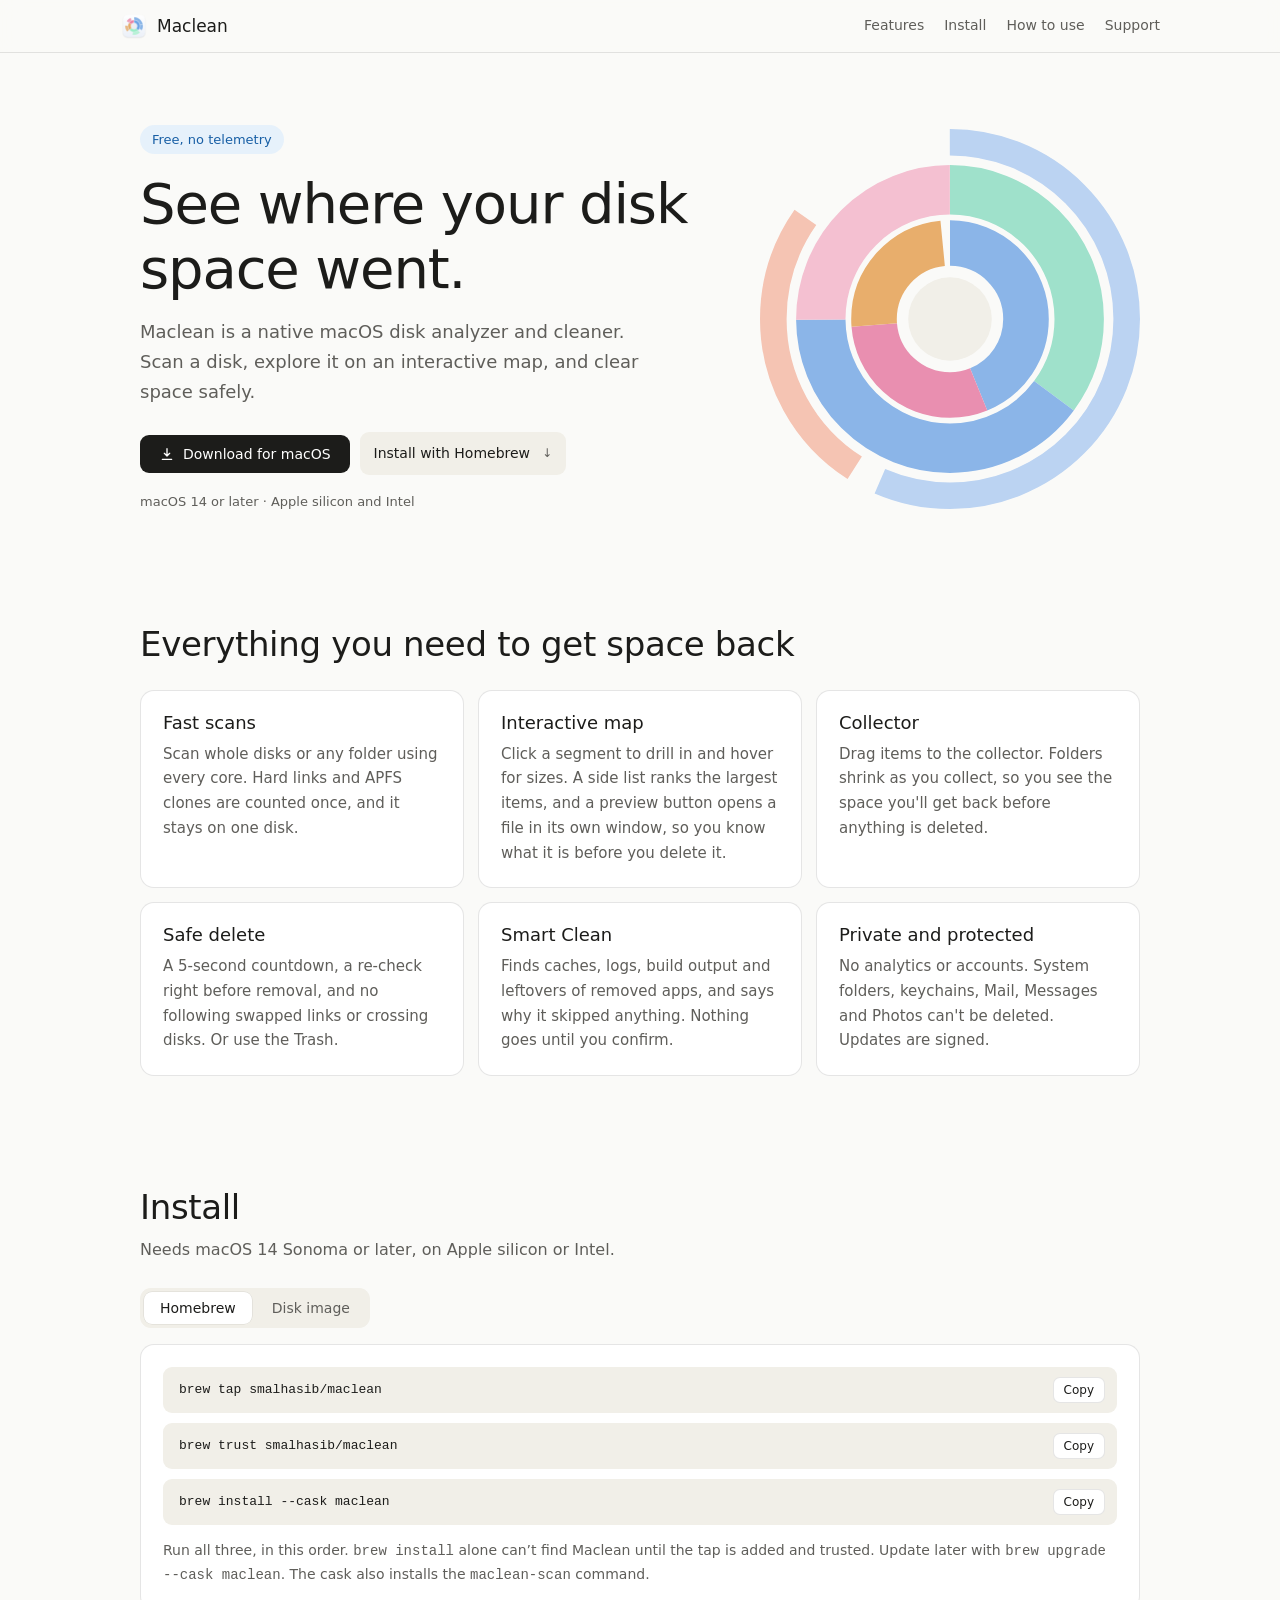
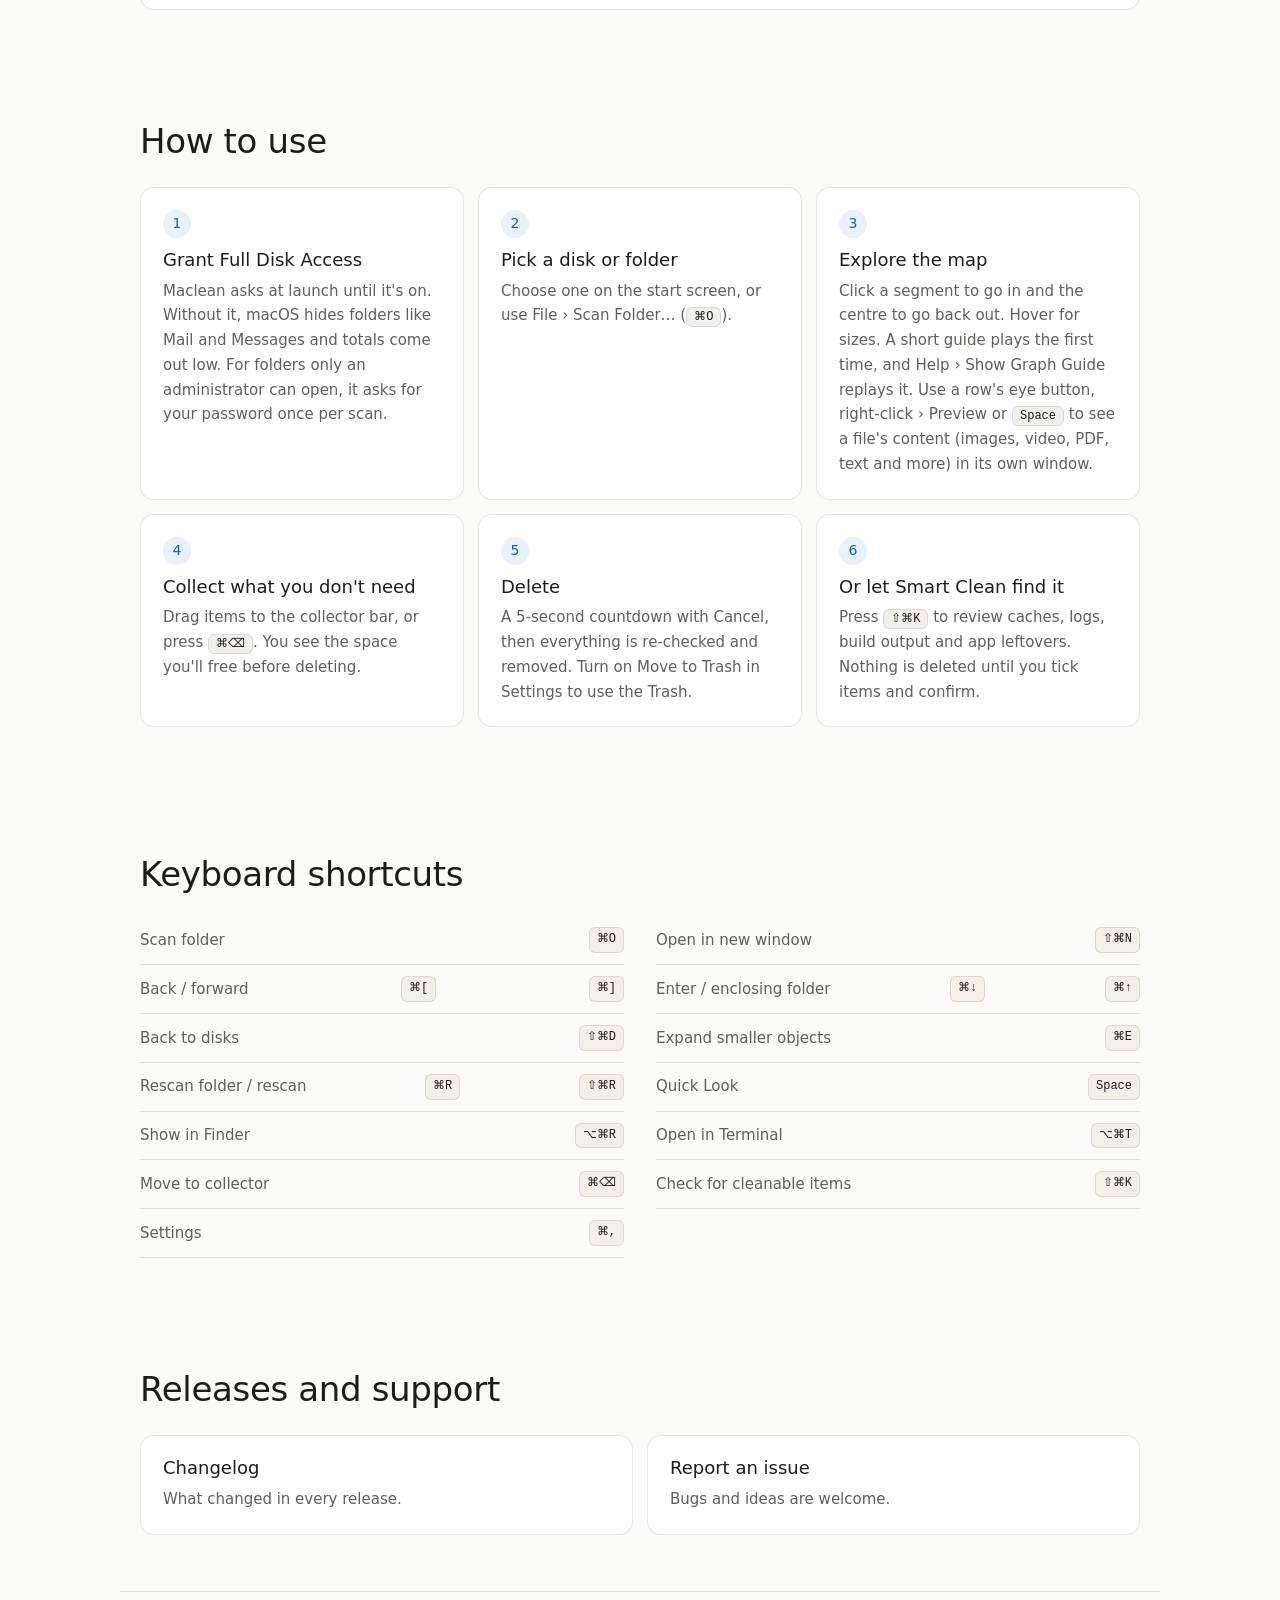
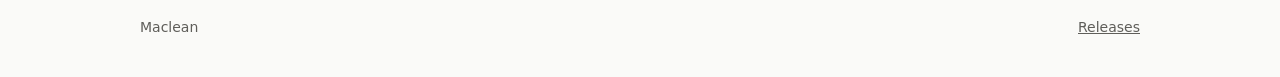
==== index.html @ 1872d174 "feat: publish the Maclean site" ====
<!doctype html>
<html lang="en">
<head>
<meta charset="utf-8">
<meta name="viewport" content="width=device-width, initial-scale=1">
<title>Maclean: free disk space analyzer and cleaner for macOS</title>
<meta name="description" content="Maclean is a free disk analyzer and cleaner for macOS. Scan a disk, explore it on an interactive map, and clear space safely.">
<meta name="theme-color" content="#FAFAF8" media="(prefers-color-scheme: light)">
<meta name="theme-color" content="#101216" media="(prefers-color-scheme: dark)">
<meta property="og:title" content="Maclean: see where your disk space went">
<meta property="og:description" content="Free disk space analyzer and cleaner for macOS.">
<meta property="og:image" content="https://smalhasib.github.io/maclean-site/icon.png">
<meta property="og:url" content="https://smalhasib.github.io/maclean-site/">
<link rel="icon" href="icon.png">
<link rel="stylesheet" href="style.css">
</head>
<body>

<header class="nav">
  <a class="brand" href="#top"><img src="icon.png" alt="" width="28" height="28">Maclean</a>
  <nav aria-label="Main">
    <a href="#features">Features</a>
    <a href="#install">Install</a>
    <a href="#use">How to use</a>
    <a href="#docs">Support</a>
  </nav>
</header>

<main id="top">

<section class="hero">
  <div class="hero-text">
    <p class="pill">Free, no telemetry</p>
    <h1>See where your disk space went.</h1>
    <p class="lead">Maclean is a native macOS disk analyzer and cleaner. Scan a disk, explore it on an interactive map, and clear space safely.</p>
    <div class="cta">
      <a id="download" class="btn primary" href="https://github.com/smalhasib/maclean-site/releases/latest" rel="noopener">
        <svg viewBox="0 0 24 24" width="16" height="16" aria-hidden="true"><path fill="none" stroke="currentColor" stroke-width="2" stroke-linecap="round" stroke-linejoin="round" d="M12 4v11m0 0l-4-4m4 4l4-4M5 20h14"/></svg>
        <span id="download-label">Download for macOS</span>
      </a>
      <a class="chip" href="#install" data-tab="t-brew">Install with Homebrew <span class="copy-hint" aria-hidden="true">↓</span></a>
    </div>
    <p class="fine">macOS 14 or later · Apple silicon and Intel</p>
  </div>

  <svg class="sunburst" viewBox="0 0 200 200" role="img" aria-label="Animated sunburst map of disk usage">
    <g transform="rotate(-90 100 100)" fill="none">
      <g class="a3" stroke-width="14"><circle cx="100" cy="100" r="93" stroke="#BBD3F2" stroke-dasharray="330 254"/><circle cx="100" cy="100" r="93" stroke="#F5C4B3" stroke-dasharray="150 434" stroke-dashoffset="-345"/></g>
      <g class="a2" stroke-width="26"><circle cx="100" cy="100" r="68" stroke="#9FE1CB" stroke-dasharray="150 277"/><circle cx="100" cy="100" r="68" stroke="#8BB5E8" stroke-dasharray="170 257" stroke-dashoffset="-150"/><circle cx="100" cy="100" r="68" stroke="#F4C0D1" stroke-dasharray="107 320" stroke-dashoffset="-320"/></g>
      <g class="a1" stroke-width="24"><circle cx="100" cy="100" r="40" stroke="#8BB5E8" stroke-dasharray="110 141"/><circle cx="100" cy="100" r="40" stroke="#E98FB0" stroke-dasharray="75 176" stroke-dashoffset="-110"/><circle cx="100" cy="100" r="40" stroke="#E8AE6C" stroke-dasharray="62 189" stroke-dashoffset="-185"/></g>
    </g>
    <circle class="hole" cx="100" cy="100" r="22"/>
  </svg>
</section>

<section id="features" class="section reveal">
  <h2>Everything you need to get space back</h2>
  <div class="grid features">
    <article class="card"><h3>Fast scans</h3><p>Scan whole disks or any folder using every core. Hard links and APFS clones are counted once, and it stays on one disk.</p></article>
    <article class="card"><h3>Interactive map</h3><p>Click a segment to drill in and hover for sizes. A side list ranks the largest items, and a preview button opens a file in its own window, so you know what it is before you delete it.</p></article>
    <article class="card"><h3>Collector</h3><p>Drag items to the collector. Folders shrink as you collect, so you see the space you'll get back before anything is deleted.</p></article>
    <article class="card"><h3>Safe delete</h3><p>A 5-second countdown, a re-check right before removal, and no following swapped links or crossing disks. Or use the Trash.</p></article>
    <article class="card"><h3>Smart Clean</h3><p>Finds caches, logs, build output and leftovers of removed apps, and says why it skipped anything. Nothing goes until you confirm.</p></article>
    <article class="card"><h3>Private and protected</h3><p>No analytics or accounts. System folders, keychains, Mail, Messages and Photos can't be deleted. Updates are signed.</p></article>
  </div>
</section>

<section id="install" class="section reveal">
  <h2>Install</h2>
  <p class="sub">Needs macOS 14 Sonoma or later, on Apple silicon or Intel.</p>

  <div class="tabs" role="tablist" aria-label="Install method">
    <button role="tab" id="t-brew" aria-controls="p-brew" aria-selected="true">Homebrew</button>
    <button role="tab" id="t-dmg" aria-controls="p-dmg" aria-selected="false" tabindex="-1">Disk image</button>
  </div>

  <div class="panel" role="tabpanel" id="p-brew" aria-labelledby="t-brew">
    <div class="code"><code>brew tap smalhasib/maclean</code><button data-copy="brew tap smalhasib/maclean" aria-label="Copy">Copy</button></div>
    <div class="code"><code>brew trust smalhasib/maclean</code><button data-copy="brew trust smalhasib/maclean" aria-label="Copy">Copy</button></div>
    <div class="code"><code>brew install --cask maclean</code><button data-copy="brew install --cask maclean" aria-label="Copy">Copy</button></div>
    <p class="note">Run all three, in this order. <code>brew install</code> alone can’t find Maclean until the tap is added and trusted. Update later with <code>brew upgrade --cask maclean</code>. The cask also installs the <code>maclean-scan</code> command.</p>
  </div>

  <div class="panel" role="tabpanel" id="p-dmg" aria-labelledby="t-dmg" hidden>
    <ol class="steps">
      <li>Download the <a id="dmg-link" href="https://github.com/smalhasib/maclean-site/releases/latest" rel="noopener">latest <code>.dmg</code></a> and open it.</li>
      <li>Drag <strong>Maclean</strong> onto the <strong>Applications</strong> shortcut, then eject the disk image.</li>
      <li>Open Maclean from Applications.</li>
    </ol>
    <details class="help">
      <summary>macOS says it can't verify Maclean</summary>
      <p>Maclean isn't notarized by Apple, so macOS may block the first launch. Allow it once:</p>
      <ul>
        <li><strong>macOS 15 or later:</strong> try to open Maclean, then open System Settings › Privacy &amp; Security, scroll to Security, click <strong>Open Anyway</strong> next to Maclean, and confirm with your password.</li>
        <li><strong>macOS 14:</strong> right-click Maclean in Applications, choose <strong>Open</strong>, then <strong>Open</strong> again.</li>
        <li><strong>Terminal, any version:</strong>
          <div class="code"><code>xattr -dr com.apple.quarantine /Applications/Maclean.app</code><button data-copy="xattr -dr com.apple.quarantine /Applications/Maclean.app" aria-label="Copy">Copy</button></div>
        </li>
      </ul>
    </details>
    <p class="note">Once it opens, Maclean installs updates itself.</p>
  </div>

</section>

<section id="use" class="section reveal">
  <h2>How to use</h2>
  <ol class="grid how">
    <li class="card"><span class="n">1</span><h3>Grant Full Disk Access</h3><p>Maclean asks at launch until it's on. Without it, macOS hides folders like Mail and Messages and totals come out low. For folders only an administrator can open, it asks for your password once per scan.</p></li>
    <li class="card"><span class="n">2</span><h3>Pick a disk or folder</h3><p>Choose one on the start screen, or use File › Scan Folder… (<kbd>⌘O</kbd>).</p></li>
    <li class="card"><span class="n">3</span><h3>Explore the map</h3><p>Click a segment to go in and the centre to go back out. Hover for sizes. A short guide plays the first time, and Help › Show Graph Guide replays it. Use a row's eye button, right-click › Preview or <kbd>Space</kbd> to see a file's content (images, video, PDF, text and more) in its own window.</p></li>
    <li class="card"><span class="n">4</span><h3>Collect what you don't need</h3><p>Drag items to the collector bar, or press <kbd>⌘⌫</kbd>. You see the space you'll free before deleting.</p></li>
    <li class="card"><span class="n">5</span><h3>Delete</h3><p>A 5-second countdown with Cancel, then everything is re-checked and removed. Turn on Move to Trash in Settings to use the Trash.</p></li>
    <li class="card"><span class="n">6</span><h3>Or let Smart Clean find it</h3><p>Press <kbd>⇧⌘K</kbd> to review caches, logs, build output and app leftovers. Nothing is deleted until you tick items and confirm.</p></li>
  </ol>
</section>

<section id="shortcuts" class="section reveal">
  <h2>Keyboard shortcuts</h2>
  <div class="keys">
    <div><span>Scan folder</span><kbd>⌘O</kbd></div>
    <div><span>Open in new window</span><kbd>⇧⌘N</kbd></div>
    <div><span>Back / forward</span><kbd>⌘[</kbd> <kbd>⌘]</kbd></div>
    <div><span>Enter / enclosing folder</span><kbd>⌘↓</kbd> <kbd>⌘↑</kbd></div>
    <div><span>Back to disks</span><kbd>⇧⌘D</kbd></div>
    <div><span>Expand smaller objects</span><kbd>⌘E</kbd></div>
    <div><span>Rescan folder / rescan</span><kbd>⌘R</kbd> <kbd>⇧⌘R</kbd></div>
    <div><span>Quick Look</span><kbd>Space</kbd></div>
    <div><span>Show in Finder</span><kbd>⌥⌘R</kbd></div>
    <div><span>Open in Terminal</span><kbd>⌥⌘T</kbd></div>
    <div><span>Move to collector</span><kbd>⌘⌫</kbd></div>
    <div><span>Check for cleanable items</span><kbd>⇧⌘K</kbd></div>
    <div><span>Settings</span><kbd>⌘,</kbd></div>
  </div>
</section>

<section id="docs" class="section reveal">
  <h2>Releases and support</h2>
  <div class="grid docs">
    <a class="card link" href="https://github.com/smalhasib/maclean-site/releases" rel="noopener"><h3>Changelog</h3><p>What changed in every release.</p></a>
    <a class="card link" href="https://github.com/smalhasib/maclean-site/issues" rel="noopener"><h3>Report an issue</h3><p>Bugs and ideas are welcome.</p></a>
  </div>
</section>

</main>

<footer>
  <span>Maclean</span>
  <span><a href="https://github.com/smalhasib/maclean-site/releases" rel="noopener">Releases</a></span>
</footer>

<script src="app.js" defer></script>
</body>
</html>
---- style.css ----
:root {
  --bg: #FAFAF8; --card: #FFFFFF; --soft: #F1EFE8; --ink: #1C1C1A; --muted: #5F5E5A;
  --line: rgba(0, 0, 0, .1); --accent: #185FA5; --accent-bg: #E6F1FB;
  --warm: #633806; --warm-bg: #FAEEDA; --btn: #1C1C1A; --on-btn: #FFFFFF; --hole: #F1EFE8;
  --mono: ui-monospace, "SF Mono", Menlo, monospace;
  --sans: -apple-system, BlinkMacSystemFont, "SF Pro Text", "Segoe UI", system-ui, sans-serif;
}
@media (prefers-color-scheme: dark) {
  :root {
    --bg: #101216; --card: #181B20; --soft: #1D2026; --ink: #E8EAED; --muted: #9AA0A6;
    --line: rgba(255, 255, 255, .12); --accent: #8BB5E8; --accent-bg: #1B2B40;
    --warm: #F2C987; --warm-bg: #3A2D18; --btn: #8BB5E8; --on-btn: #0B1B33; --hole: #181B20;
  }
}
* { box-sizing: border-box; }
html { scroll-behavior: smooth; scroll-padding-top: 72px; }
body { margin: 0; background: var(--bg); color: var(--ink); font: 400 16px/1.65 var(--sans); -webkit-font-smoothing: antialiased; }
a { color: var(--accent); }
code, kbd { font-family: var(--mono); }
h1, h2, h3 { font-weight: 500; line-height: 1.15; margin: 0; }

.nav { position: sticky; top: 0; z-index: 10; display: flex; align-items: center; justify-content: space-between;
  gap: 16px; padding: 12px max(20px, calc((100vw - 1040px) / 2)); background: color-mix(in srgb, var(--bg) 88%, transparent);
  backdrop-filter: blur(10px); border-bottom: .5px solid var(--line); }
.brand { display: flex; align-items: center; gap: 9px; font-weight: 500; font-size: 17px; color: var(--ink); text-decoration: none; }
.brand img { border-radius: 7px; }
.nav nav { display: flex; align-items: center; gap: 20px; font-size: 14px; }
.nav nav a:not(.btn) { color: var(--muted); text-decoration: none; }
.nav nav a:not(.btn):hover { color: var(--ink); }

main { max-width: 1040px; margin: 0 auto; padding: 0 20px; }

.btn { display: inline-flex; align-items: center; gap: 8px; font: 500 14px var(--sans); padding: 10px 18px; border-radius: 9px;
  text-decoration: none; border: .5px solid transparent; cursor: pointer; transition: transform .15s, opacity .15s; }
.btn:hover { transform: translateY(-1px); }
.btn.primary { background: var(--btn); color: var(--on-btn); }
.btn.ghost { border-color: var(--line); color: var(--ink); background: transparent; }
.btn.small { padding: 6px 12px; font-size: 13px; }

.hero { display: flex; align-items: center; gap: 40px; padding: 72px 0 56px; }
.hero-text { flex: 1; animation: rise .8s ease both; }
.pill { display: inline-block; margin: 0 0 18px; padding: 4px 12px; font-size: 13px; border-radius: 20px; color: var(--accent); background: var(--accent-bg); }
h1 { font-size: clamp(34px, 5.6vw, 56px); letter-spacing: -.02em; margin-bottom: 16px; }
.lead { font-size: 18px; color: var(--muted); max-width: 520px; margin: 0 0 26px; }
.cta { display: flex; flex-wrap: wrap; align-items: center; gap: 10px; }
.chip { display: inline-flex; align-items: center; gap: 12px; padding: 10px 14px; border-radius: 9px; border: 0; cursor: pointer;
  background: var(--soft); color: var(--ink); font: inherit; }
.chip code { font-size: 13px; }
a.chip { text-decoration: none; font-size: 14px; }
a.chip:hover { background: color-mix(in srgb, var(--soft) 80%, var(--ink) 8%); }
.copy-hint { font-size: 12px; color: var(--muted); }
.fine { font-size: 13px; color: var(--muted); margin: 16px 0 0; }
.sunburst { flex: 0 0 min(380px, 42%); height: auto; }
.hole { fill: var(--hole); }
.a1 { animation: spin 40s linear infinite; transform-origin: 100px 100px; }
.a2 { animation: spin 60s linear infinite reverse; transform-origin: 100px 100px; }
.a3 { animation: spin 80s linear infinite; transform-origin: 100px 100px; }

.section { padding: 56px 0; }
.section h2 { font-size: clamp(26px, 3.6vw, 34px); letter-spacing: -.01em; margin-bottom: 10px; }
.sub { color: var(--muted); margin: 0 0 24px; }
.grid { display: grid; gap: 14px; margin-top: 26px; }
.features, .how, .docs { grid-template-columns: repeat(auto-fit, minmax(290px, 1fr)); list-style: none; padding: 0; }
.card { background: var(--card); border: .5px solid var(--line); border-radius: 14px; padding: 22px; }
.card h3 { font-size: 18px; margin-bottom: 8px; }
.card p { margin: 0; color: var(--muted); font-size: 15px; }
.link { text-decoration: none; color: inherit; transition: transform .2s, border-color .2s; }
.link:hover { transform: translateY(-3px); border-color: var(--accent); }
.n { display: inline-grid; place-items: center; width: 28px; height: 28px; margin-bottom: 12px; border-radius: 50%; font-size: 14px; font-weight: 500; color: var(--accent); background: var(--accent-bg); }

.tabs { display: inline-flex; gap: 4px; padding: 4px; border-radius: 11px; background: var(--soft); margin-bottom: 16px; }
.tabs button { font: 500 14px var(--sans); padding: 8px 16px; border: 0; border-radius: 8px; background: transparent; color: var(--muted); cursor: pointer; }
.tabs button[aria-selected="true"] { background: var(--card); color: var(--ink); box-shadow: 0 0 0 .5px var(--line); }
.panel { background: var(--card); border: .5px solid var(--line); border-radius: 14px; padding: 22px; }
.panel[hidden] { display: none; }
.code { display: flex; align-items: center; justify-content: space-between; gap: 12px; margin: 0 0 10px; padding: 10px 12px 10px 16px; border-radius: 9px; background: var(--soft); }
.code code { font-size: 13px; overflow-x: auto; white-space: nowrap; }
.code button { font: 500 12px var(--sans); padding: 5px 10px; border-radius: 7px; border: .5px solid var(--line); background: var(--card); color: var(--ink); cursor: pointer; flex: none; }
.note { color: var(--muted); font-size: 14px; margin: 14px 0 0; }
.steps { margin: 0 0 14px; padding-left: 22px; }
.steps li { margin: 6px 0; }
.help { margin-top: 8px; padding: 14px 16px; border-radius: 10px; background: var(--warm-bg); color: var(--warm); font-size: 15px; }
.help summary { cursor: pointer; font-weight: 500; }
.help ul { margin: 8px 0 0; padding-left: 20px; }
.help li { margin: 8px 0; }
.help .code { background: color-mix(in srgb, var(--card) 70%, transparent); margin-top: 8px; }
.help .code code { color: var(--ink); }

.keys { display: grid; grid-template-columns: repeat(auto-fit, minmax(320px, 1fr)); gap: 0 32px; margin-top: 22px; }
.keys div { display: flex; justify-content: space-between; align-items: center; gap: 12px; padding: 11px 0; border-bottom: .5px solid var(--line); font-size: 15px; }
.keys span { color: var(--muted); }
kbd { font-size: 12px; padding: 2px 7px; border-radius: 6px; background: var(--soft); border: .5px solid var(--line); color: var(--ink); }

.pl { display: inline-block; animation: pulse 2.4s ease-in-out infinite; }

footer { display: flex; flex-wrap: wrap; justify-content: space-between; gap: 12px; max-width: 1040px; margin: 0 auto; padding: 24px 20px 40px;
  border-top: .5px solid var(--line); font-size: 14px; color: var(--muted); }
footer a { color: var(--muted); }

.reveal { opacity: 0; transform: translateY(16px); transition: opacity .7s ease, transform .7s ease; }
.reveal.in { opacity: 1; transform: none; }
.grid .card { transition: opacity .6s ease, transform .6s ease, border-color .2s; }

@keyframes spin { to { transform: rotate(360deg); } }
@keyframes rise { from { opacity: 0; transform: translateY(10px); } to { opacity: 1; transform: none; } }
@keyframes pulse { 50% { transform: scale(1.12); } }

@media (max-width: 760px) {
  .nav nav a:not(.btn) { display: none; }
  .hero { flex-direction: column-reverse; padding-top: 36px; text-align: left; align-items: flex-start; }
  .sunburst { flex-basis: auto; width: 62%; align-self: center; }
  .code code { white-space: normal; word-break: break-all; }
}
@media (prefers-reduced-motion: reduce) {
  *, *::before, *::after { animation: none !important; transition: none !important; }
  html { scroll-behavior: auto; }
  .reveal { opacity: 1; transform: none; }
}
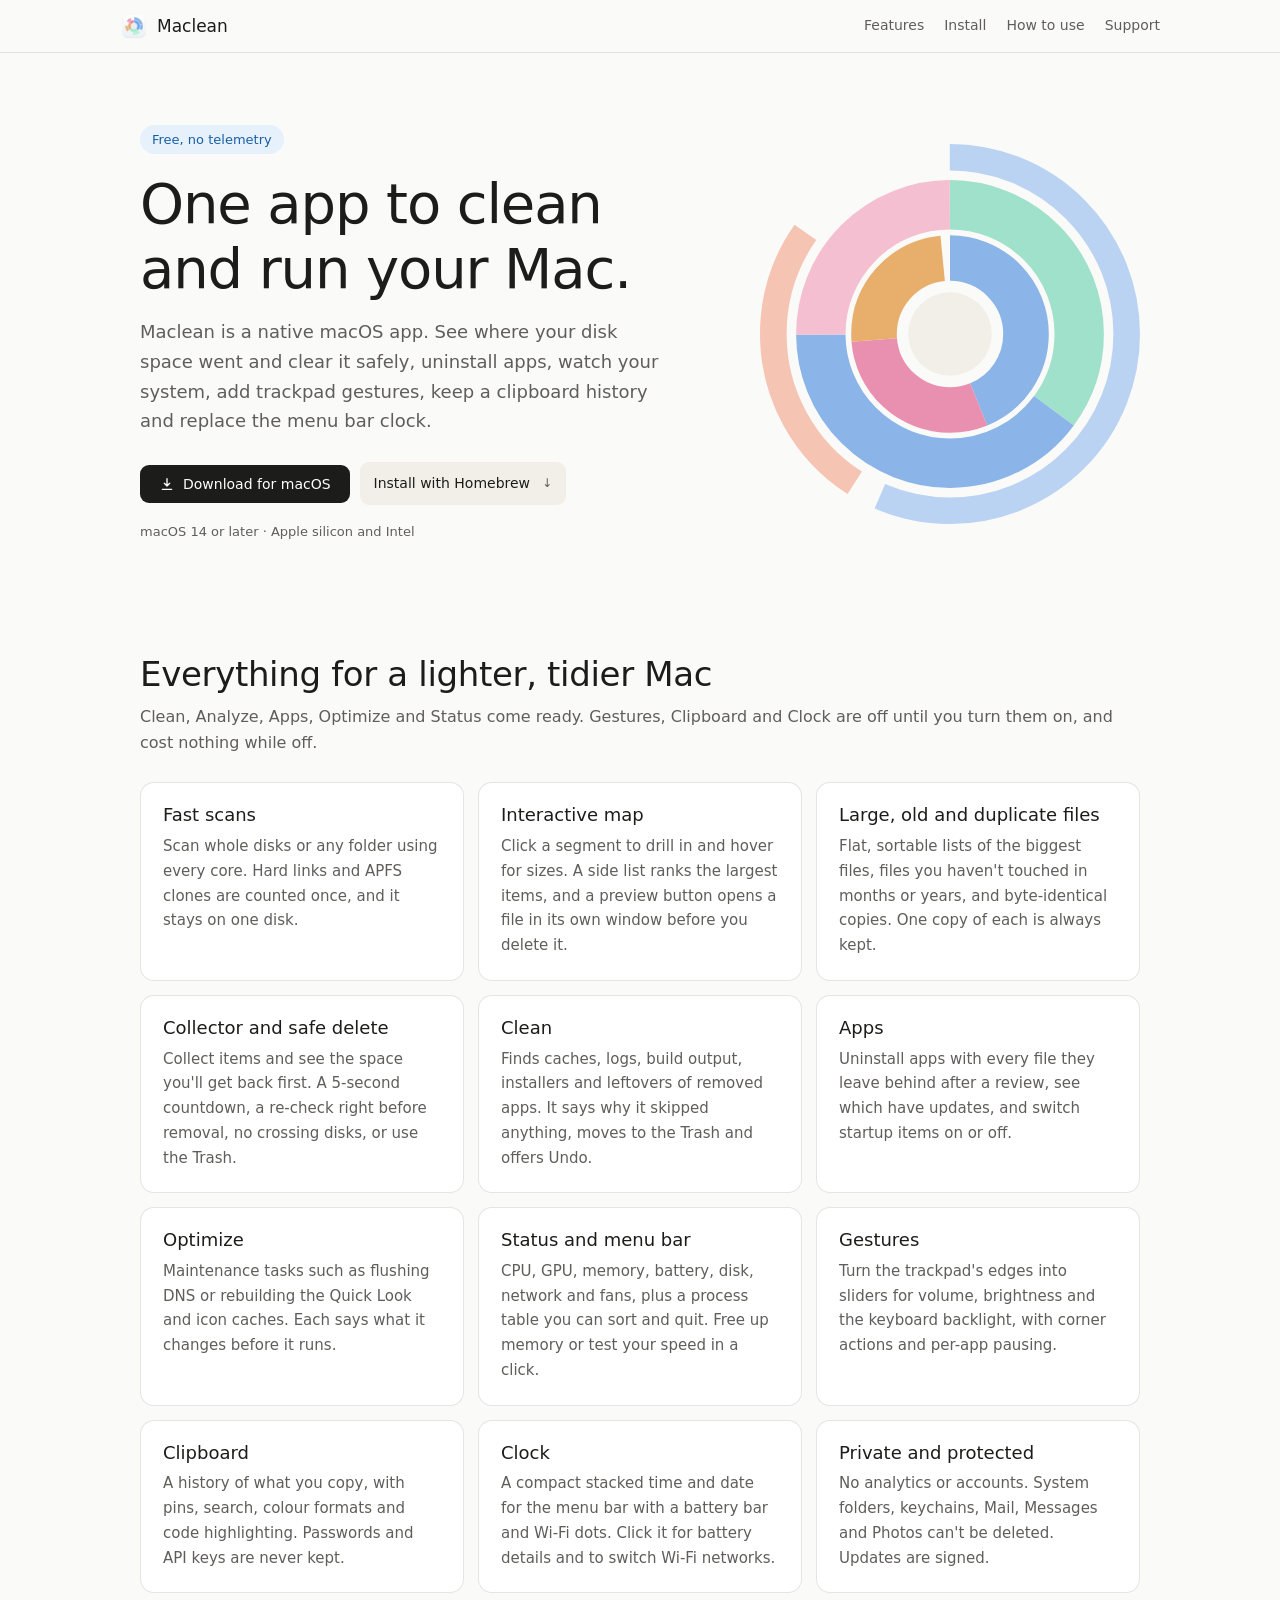
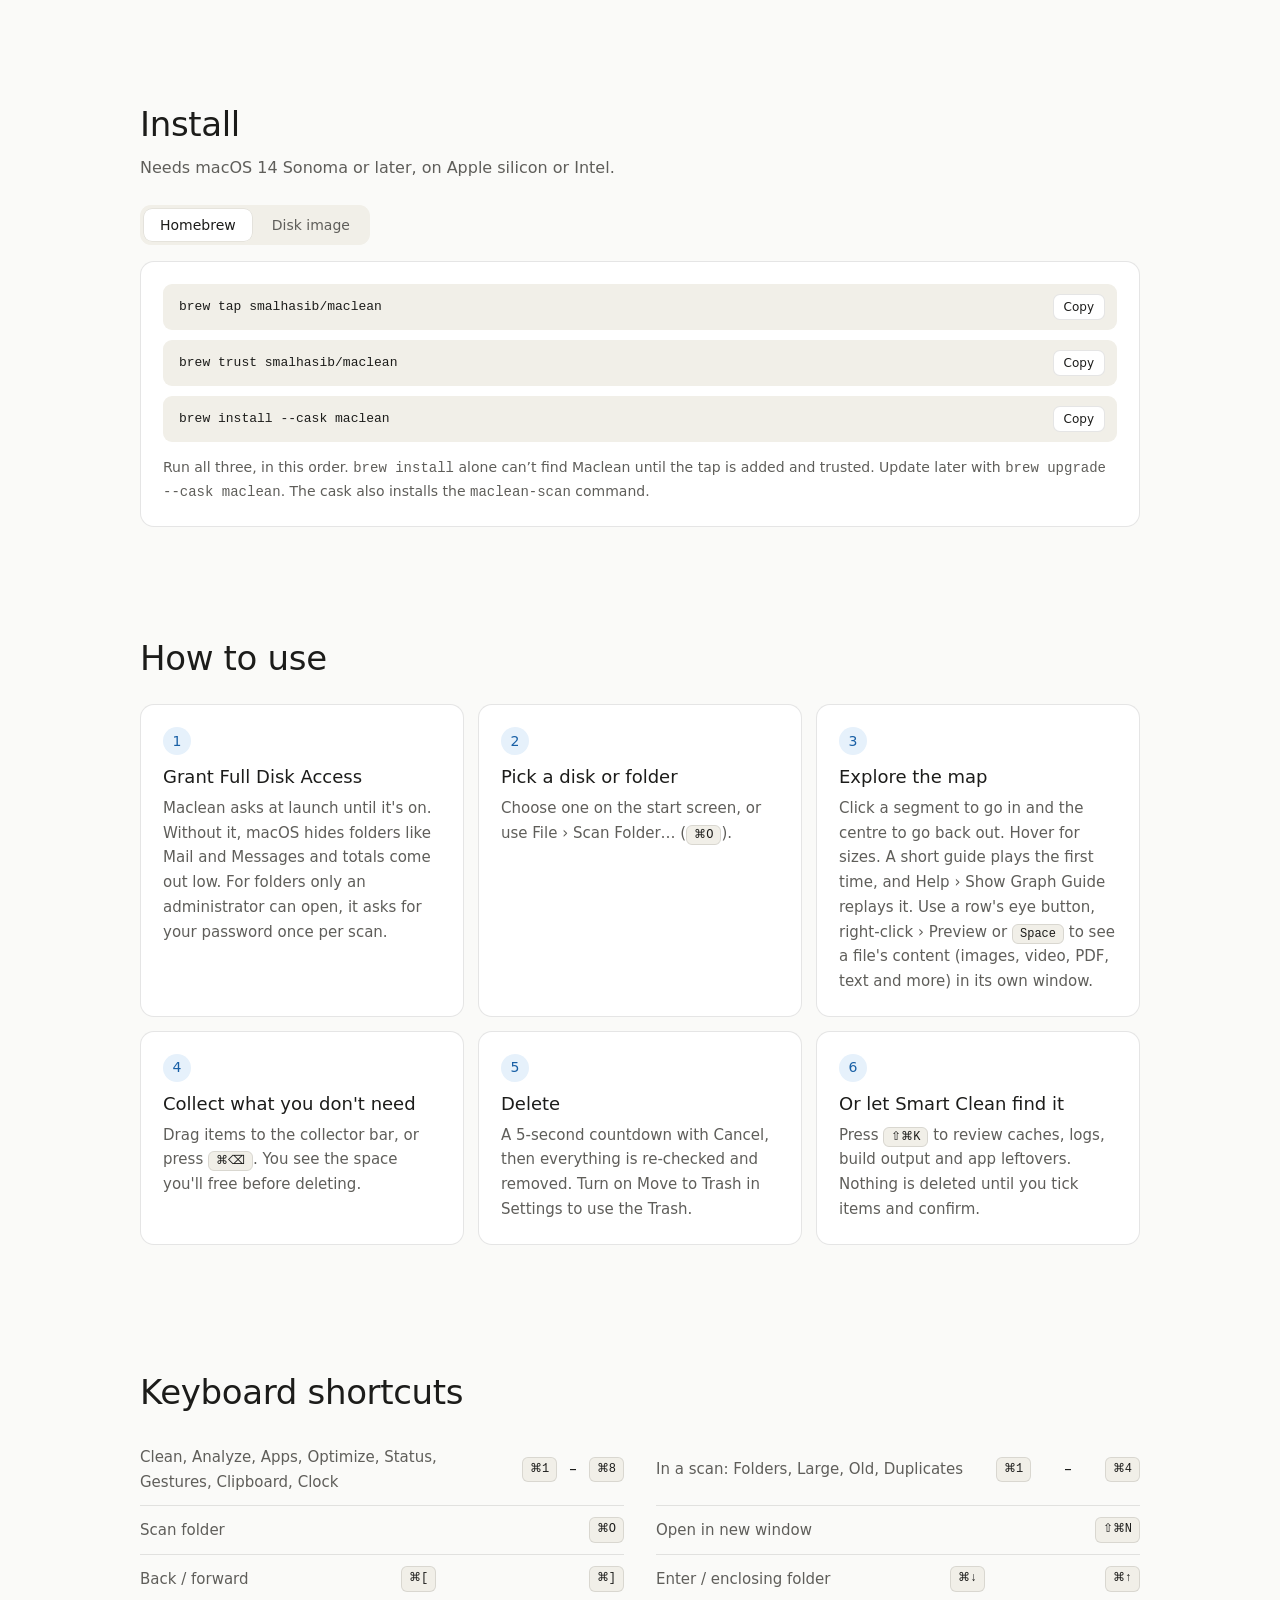
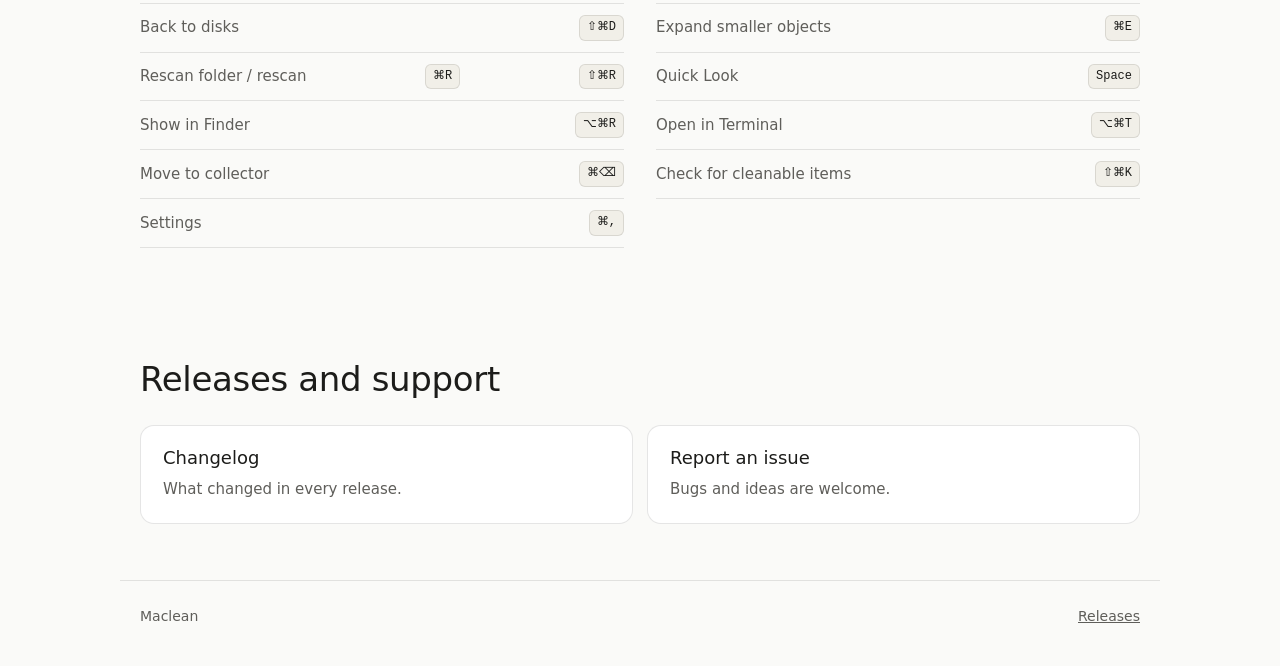
==== commit 3520876c: "feat: describe every section on the site" ====
--- a/index.html
+++ b/index.html
@@ -3,14 +3,14 @@
 <head>
 <meta charset="utf-8">
 <meta name="viewport" content="width=device-width, initial-scale=1">
-<title>Maclean: free disk space analyzer and cleaner for macOS</title>
-<meta name="description" content="Maclean is a free disk analyzer and cleaner for macOS. Scan a disk, explore it on an interactive map, and clear space safely.">
+<title>Maclean: free disk cleaner and Mac utilities in one app</title>
+<meta name="description" content="Maclean is a free macOS app that cleans and analyzes your disk, uninstalls apps, shows system status, adds trackpad gestures, keeps a clipboard history and replaces the menu bar clock.">
 <meta name="theme-color" content="#FAFAF8" media="(prefers-color-scheme: light)">
 <meta name="theme-color" content="#101216" media="(prefers-color-scheme: dark)">
-<meta property="og:title" content="Maclean: see where your disk space went">
-<meta property="og:description" content="Free disk space analyzer and cleaner for macOS.">
-<meta property="og:image" content="https://smalhasib.github.io/maclean-site/icon.png">
-<meta property="og:url" content="https://smalhasib.github.io/maclean-site/">
+<meta property="og:title" content="Maclean: clean your Mac and replace small utilities with one app">
+<meta property="og:description" content="A free Mac app: disk cleaner and analyzer, app uninstaller, status, gestures, clipboard and menu bar clock.">
+<meta property="og:image" content="https://smalhasib.github.io/maclean/icon.png">
+<meta property="og:url" content="https://smalhasib.github.io/maclean/">
 <link rel="icon" href="icon.png">
 <link rel="stylesheet" href="style.css">
 </head>
@@ -31,10 +31,10 @@
 <section class="hero">
   <div class="hero-text">
     <p class="pill">Free, no telemetry</p>
-    <h1>See where your disk space went.</h1>
-    <p class="lead">Maclean is a native macOS disk analyzer and cleaner. Scan a disk, explore it on an interactive map, and clear space safely.</p>
+    <h1>One app to clean and run your Mac.</h1>
+    <p class="lead">Maclean is a native macOS app. See where your disk space went and clear it safely, uninstall apps, watch your system, add trackpad gestures, keep a clipboard history and replace the menu bar clock.</p>
     <div class="cta">
-      <a id="download" class="btn primary" href="https://github.com/smalhasib/maclean-site/releases/latest" rel="noopener">
+      <a id="download" class="btn primary" href="https://github.com/smalhasib/maclean/releases/latest" rel="noopener">
         <svg viewBox="0 0 24 24" width="16" height="16" aria-hidden="true"><path fill="none" stroke="currentColor" stroke-width="2" stroke-linecap="round" stroke-linejoin="round" d="M12 4v11m0 0l-4-4m4 4l4-4M5 20h14"/></svg>
         <span id="download-label">Download for macOS</span>
       </a>
@@ -54,13 +54,20 @@
 </section>
 
 <section id="features" class="section reveal">
-  <h2>Everything you need to get space back</h2>
+  <h2>Everything for a lighter, tidier Mac</h2>
+  <p class="sub">Clean, Analyze, Apps, Optimize and Status come ready. Gestures, Clipboard and Clock are off until you turn them on, and cost nothing while off.</p>
   <div class="grid features">
     <article class="card"><h3>Fast scans</h3><p>Scan whole disks or any folder using every core. Hard links and APFS clones are counted once, and it stays on one disk.</p></article>
-    <article class="card"><h3>Interactive map</h3><p>Click a segment to drill in and hover for sizes. A side list ranks the largest items, and a preview button opens a file in its own window, so you know what it is before you delete it.</p></article>
-    <article class="card"><h3>Collector</h3><p>Drag items to the collector. Folders shrink as you collect, so you see the space you'll get back before anything is deleted.</p></article>
-    <article class="card"><h3>Safe delete</h3><p>A 5-second countdown, a re-check right before removal, and no following swapped links or crossing disks. Or use the Trash.</p></article>
-    <article class="card"><h3>Smart Clean</h3><p>Finds caches, logs, build output and leftovers of removed apps, and says why it skipped anything. Nothing goes until you confirm.</p></article>
+    <article class="card"><h3>Interactive map</h3><p>Click a segment to drill in and hover for sizes. A side list ranks the largest items, and a preview button opens a file in its own window before you delete it.</p></article>
+    <article class="card"><h3>Large, old and duplicate files</h3><p>Flat, sortable lists of the biggest files, files you haven't touched in months or years, and byte-identical copies. One copy of each is always kept.</p></article>
+    <article class="card"><h3>Collector and safe delete</h3><p>Collect items and see the space you'll get back first. A 5-second countdown, a re-check right before removal, no crossing disks, or use the Trash.</p></article>
+    <article class="card"><h3>Clean</h3><p>Finds caches, logs, build output, installers and leftovers of removed apps. It says why it skipped anything, moves to the Trash and offers Undo.</p></article>
+    <article class="card"><h3>Apps</h3><p>Uninstall apps with every file they leave behind after a review, see which have updates, and switch startup items on or off.</p></article>
+    <article class="card"><h3>Optimize</h3><p>Maintenance tasks such as flushing DNS or rebuilding the Quick Look and icon caches. Each says what it changes before it runs.</p></article>
+    <article class="card"><h3>Status and menu bar</h3><p>CPU, GPU, memory, battery, disk, network and fans, plus a process table you can sort and quit. Free up memory or test your speed in a click.</p></article>
+    <article class="card"><h3>Gestures</h3><p>Turn the trackpad's edges into sliders for volume, brightness and the keyboard backlight, with corner actions and per-app pausing.</p></article>
+    <article class="card"><h3>Clipboard</h3><p>A history of what you copy, with pins, search, colour formats and code highlighting. Passwords and API keys are never kept.</p></article>
+    <article class="card"><h3>Clock</h3><p>A compact stacked time and date for the menu bar with a battery bar and Wi‑Fi dots. Click it for battery details and to switch Wi‑Fi networks.</p></article>
     <article class="card"><h3>Private and protected</h3><p>No analytics or accounts. System folders, keychains, Mail, Messages and Photos can't be deleted. Updates are signed.</p></article>
   </div>
 </section>
@@ -83,7 +90,7 @@
 
   <div class="panel" role="tabpanel" id="p-dmg" aria-labelledby="t-dmg" hidden>
     <ol class="steps">
-      <li>Download the <a id="dmg-link" href="https://github.com/smalhasib/maclean-site/releases/latest" rel="noopener">latest <code>.dmg</code></a> and open it.</li>
+      <li>Download the <a id="dmg-link" href="https://github.com/smalhasib/maclean/releases/latest" rel="noopener">latest <code>.dmg</code></a> and open it.</li>
       <li>Drag <strong>Maclean</strong> onto the <strong>Applications</strong> shortcut, then eject the disk image.</li>
       <li>Open Maclean from Applications.</li>
     </ol>
@@ -118,6 +125,8 @@
 <section id="shortcuts" class="section reveal">
   <h2>Keyboard shortcuts</h2>
   <div class="keys">
+    <div><span>Clean, Analyze, Apps, Optimize, Status, Gestures, Clipboard, Clock</span><kbd>⌘1</kbd> – <kbd>⌘8</kbd></div>
+    <div><span>In a scan: Folders, Large, Old, Duplicates</span><kbd>⌘1</kbd> – <kbd>⌘4</kbd></div>
     <div><span>Scan folder</span><kbd>⌘O</kbd></div>
     <div><span>Open in new window</span><kbd>⇧⌘N</kbd></div>
     <div><span>Back / forward</span><kbd>⌘[</kbd> <kbd>⌘]</kbd></div>
@@ -137,8 +146,8 @@
 <section id="docs" class="section reveal">
   <h2>Releases and support</h2>
   <div class="grid docs">
-    <a class="card link" href="https://github.com/smalhasib/maclean-site/releases" rel="noopener"><h3>Changelog</h3><p>What changed in every release.</p></a>
-    <a class="card link" href="https://github.com/smalhasib/maclean-site/issues" rel="noopener"><h3>Report an issue</h3><p>Bugs and ideas are welcome.</p></a>
+    <a class="card link" href="https://github.com/smalhasib/maclean/releases" rel="noopener"><h3>Changelog</h3><p>What changed in every release.</p></a>
+    <a class="card link" href="https://github.com/smalhasib/maclean/issues" rel="noopener"><h3>Report an issue</h3><p>Bugs and ideas are welcome.</p></a>
   </div>
 </section>
 
@@ -146,7 +155,7 @@
 
 <footer>
   <span>Maclean</span>
-  <span><a href="https://github.com/smalhasib/maclean-site/releases" rel="noopener">Releases</a></span>
+  <span><a href="https://github.com/smalhasib/maclean/releases" rel="noopener">Releases</a></span>
 </footer>
 
 <script src="app.js" defer></script>
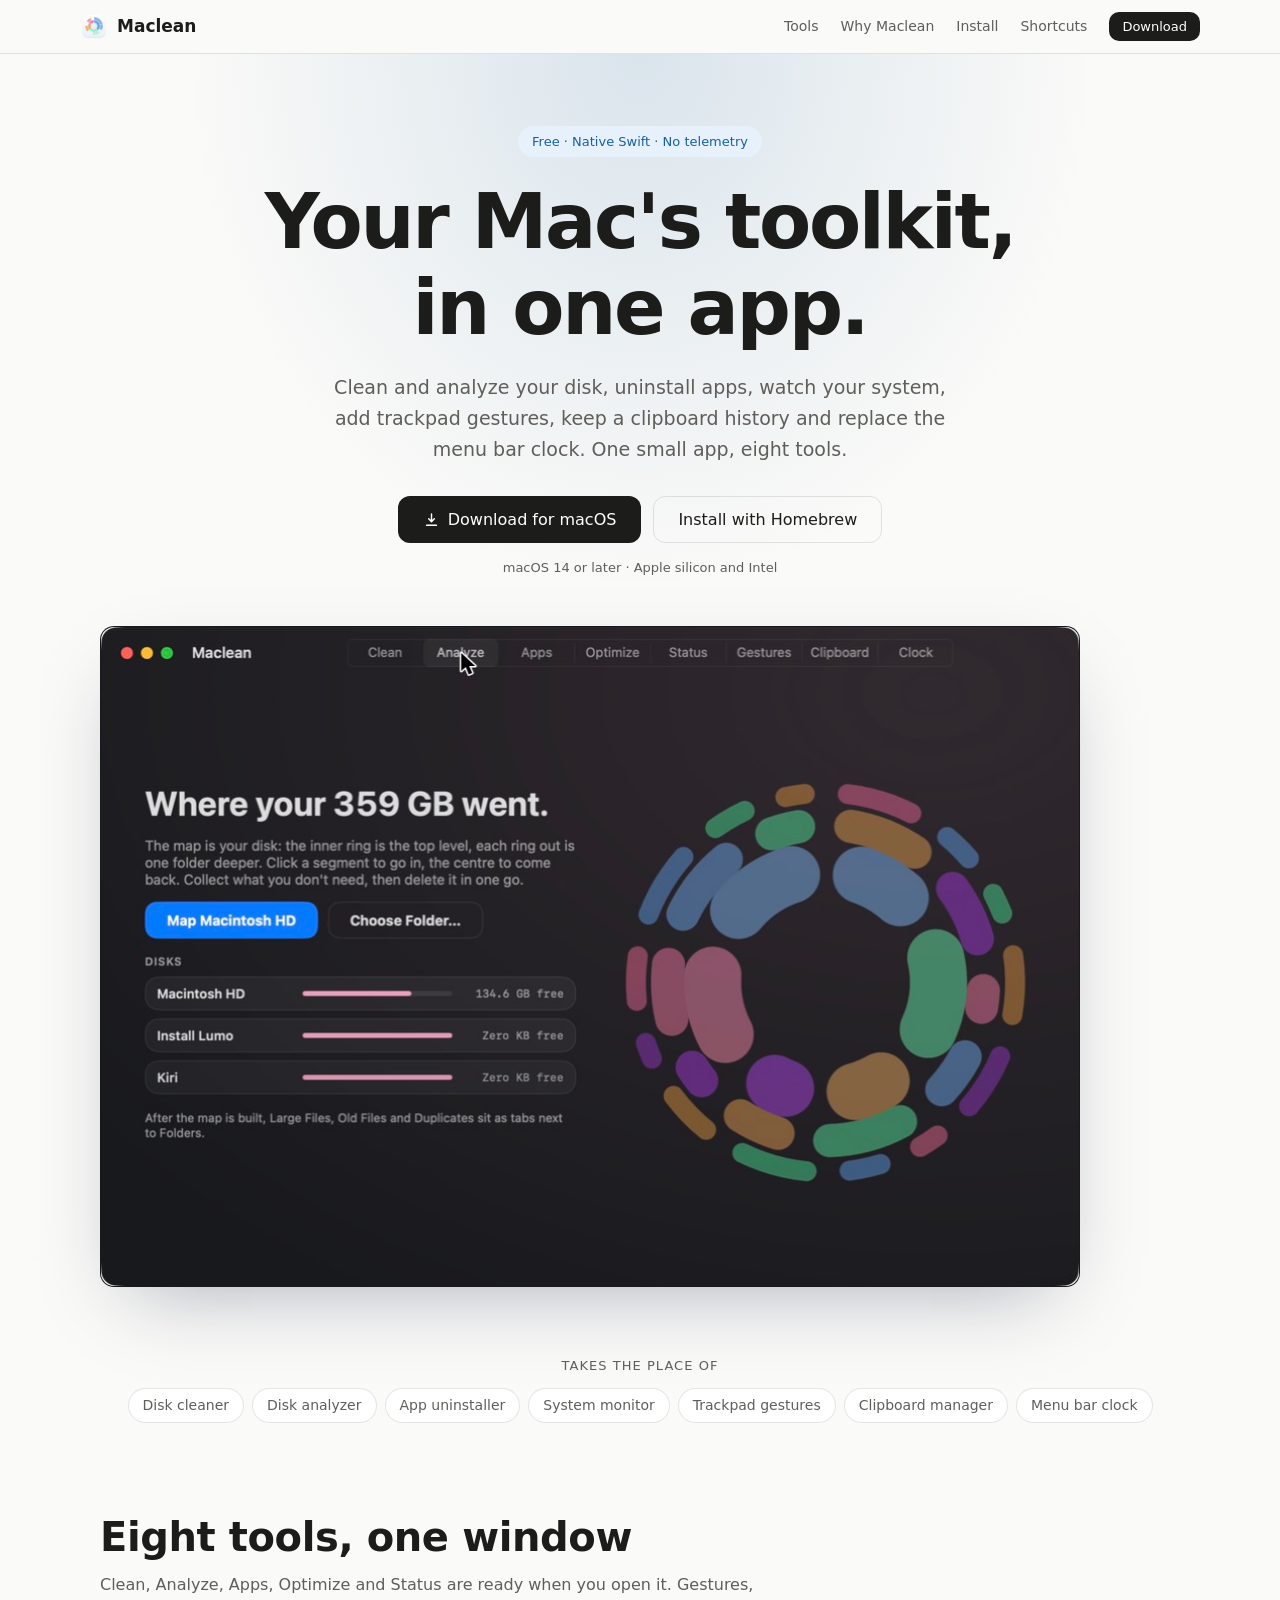
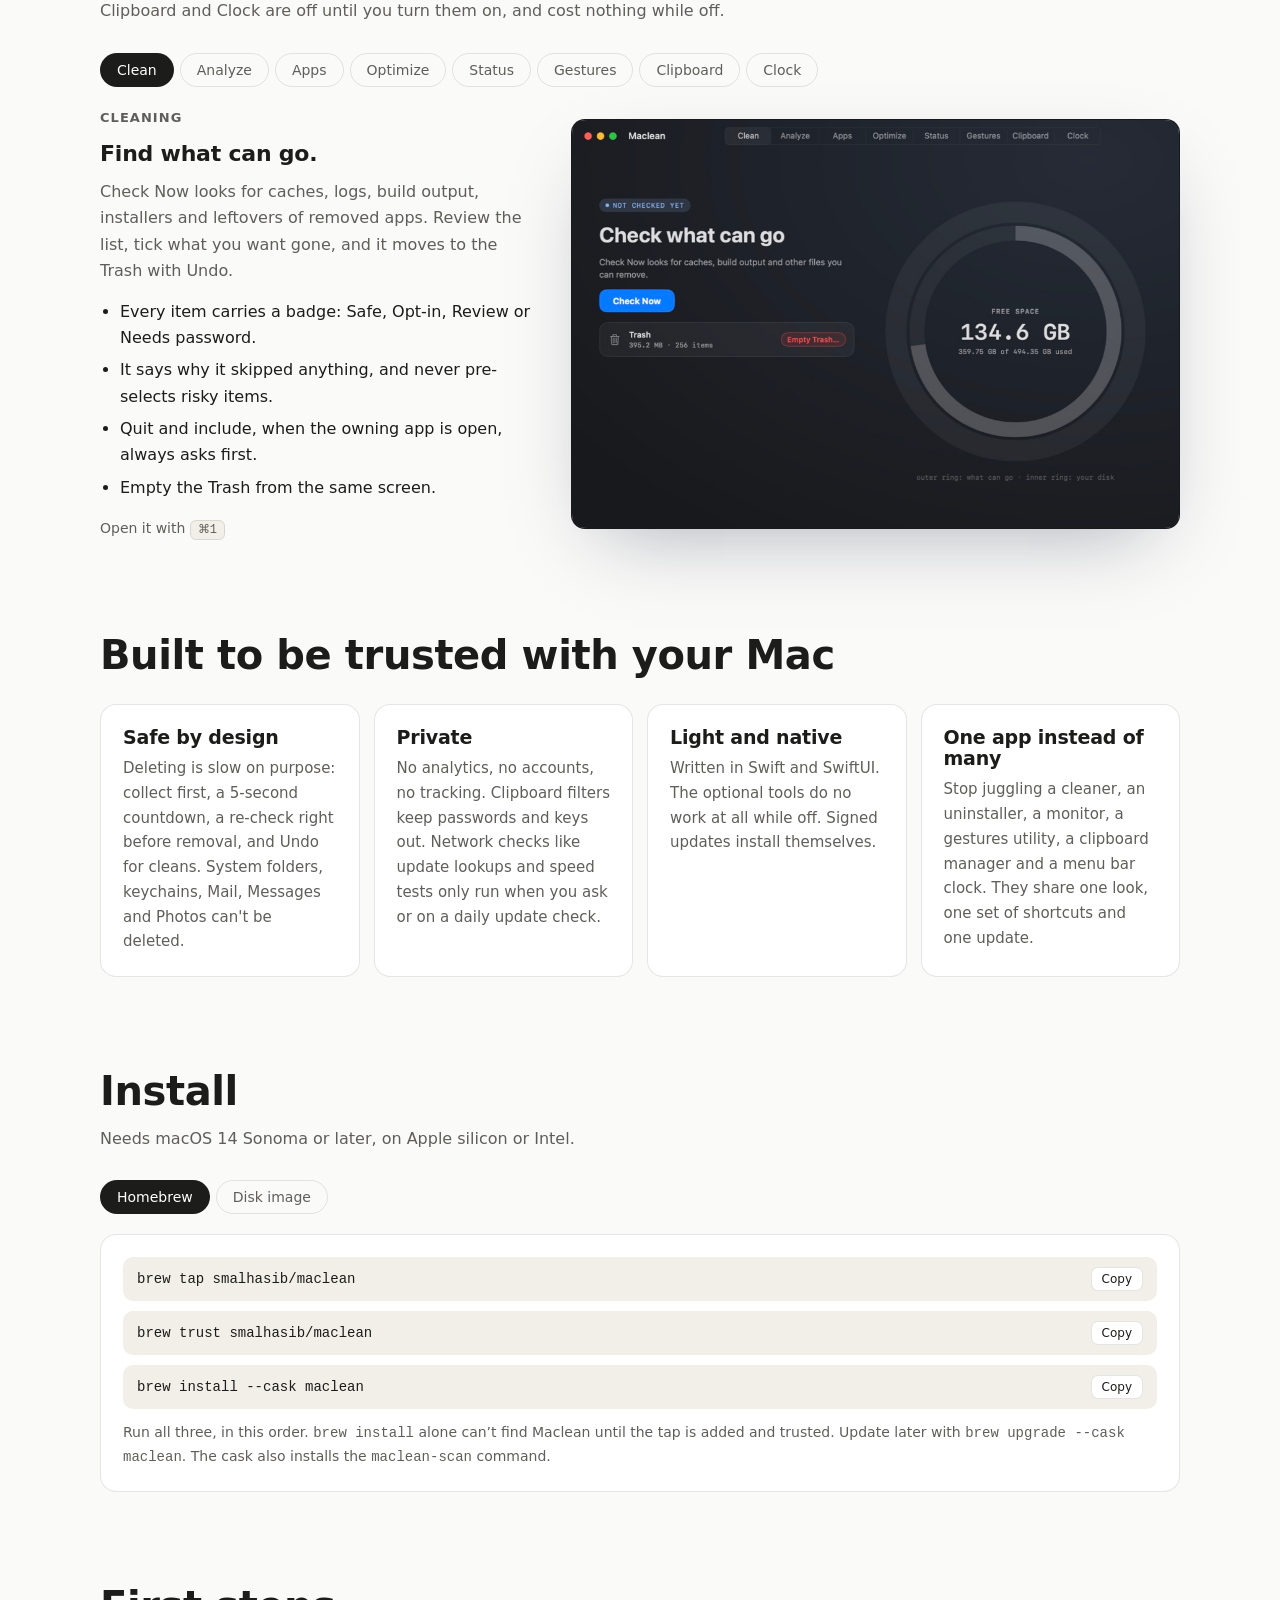
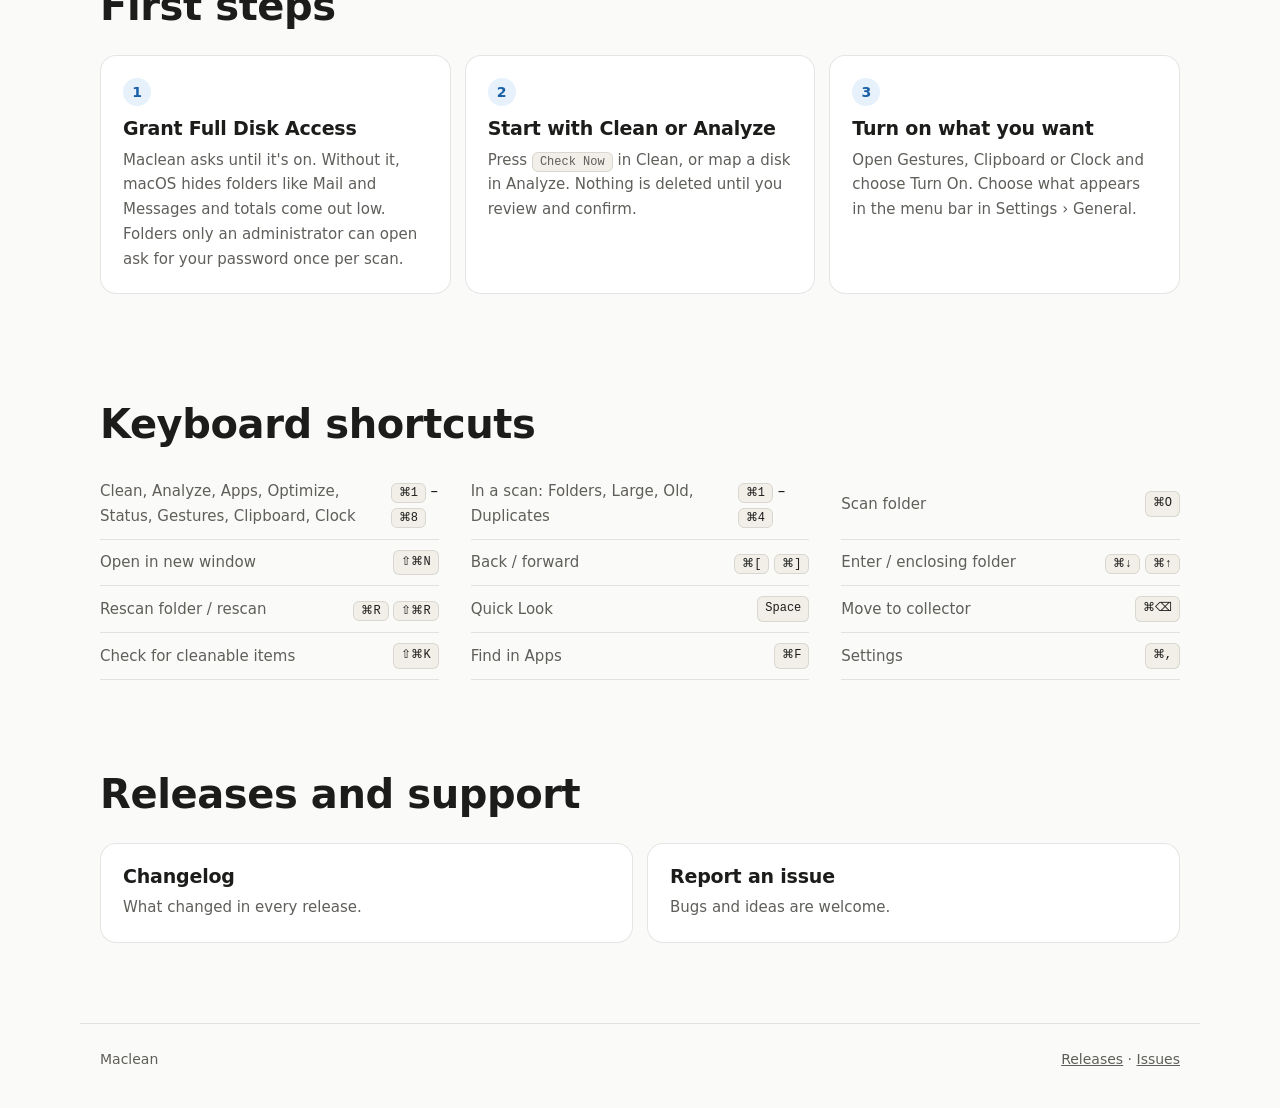
==== commit f16e2b38: "feat: redesign the site as a toolkit with a tab per tool" ====
--- a/index.html
+++ b/index.html
@@ -3,13 +3,13 @@
 <head>
 <meta charset="utf-8">
 <meta name="viewport" content="width=device-width, initial-scale=1">
-<title>Maclean: free disk cleaner and Mac utilities in one app</title>
-<meta name="description" content="Maclean is a free macOS app that cleans and analyzes your disk, uninstalls apps, shows system status, adds trackpad gestures, keeps a clipboard history and replaces the menu bar clock.">
+<title>Maclean: a free toolkit for your Mac</title>
+<meta name="description" content="Maclean is one free Mac app that cleans and analyzes your disk, uninstalls apps, monitors your system, adds trackpad gestures, keeps a clipboard history and replaces the menu bar clock.">
 <meta name="theme-color" content="#FAFAF8" media="(prefers-color-scheme: light)">
 <meta name="theme-color" content="#101216" media="(prefers-color-scheme: dark)">
-<meta property="og:title" content="Maclean: clean your Mac and replace small utilities with one app">
-<meta property="og:description" content="A free Mac app: disk cleaner and analyzer, app uninstaller, status, gestures, clipboard and menu bar clock.">
-<meta property="og:image" content="https://smalhasib.github.io/maclean/icon.png">
+<meta property="og:title" content="Maclean: a free toolkit for your Mac">
+<meta property="og:description" content="Disk cleaner, app uninstaller, system status, trackpad gestures, clipboard history and a menu bar clock in one native app.">
+<meta property="og:image" content="https://smalhasib.github.io/maclean/img/analyze.jpg">
 <meta property="og:url" content="https://smalhasib.github.io/maclean/">
 <link rel="icon" href="icon.png">
 <link rel="stylesheet" href="style.css">
@@ -19,60 +19,135 @@
 <header class="nav">
   <a class="brand" href="#top"><img src="icon.png" alt="" width="28" height="28">Maclean</a>
   <nav aria-label="Main">
-    <a href="#features">Features</a>
+    <a href="#tools">Tools</a>
+    <a href="#why">Why Maclean</a>
     <a href="#install">Install</a>
-    <a href="#use">How to use</a>
-    <a href="#docs">Support</a>
+    <a href="#shortcuts">Shortcuts</a>
+    <a class="btn small primary" href="https://github.com/smalhasib/maclean/releases/latest" id="nav-download" rel="noopener">Download</a>
   </nav>
 </header>
 
 <main id="top">
 
 <section class="hero">
-  <div class="hero-text">
-    <p class="pill">Free, no telemetry</p>
-    <h1>One app to clean and run your Mac.</h1>
-    <p class="lead">Maclean is a native macOS app. See where your disk space went and clear it safely, uninstall apps, watch your system, add trackpad gestures, keep a clipboard history and replace the menu bar clock.</p>
-    <div class="cta">
-      <a id="download" class="btn primary" href="https://github.com/smalhasib/maclean/releases/latest" rel="noopener">
-        <svg viewBox="0 0 24 24" width="16" height="16" aria-hidden="true"><path fill="none" stroke="currentColor" stroke-width="2" stroke-linecap="round" stroke-linejoin="round" d="M12 4v11m0 0l-4-4m4 4l4-4M5 20h14"/></svg>
-        <span id="download-label">Download for macOS</span>
-      </a>
-      <a class="chip" href="#install" data-tab="t-brew">Install with Homebrew <span class="copy-hint" aria-hidden="true">↓</span></a>
-    </div>
-    <p class="fine">macOS 14 or later · Apple silicon and Intel</p>
-  </div>
-
-  <svg class="sunburst" viewBox="0 0 200 200" role="img" aria-label="Animated sunburst map of disk usage">
-    <g transform="rotate(-90 100 100)" fill="none">
-      <g class="a3" stroke-width="14"><circle cx="100" cy="100" r="93" stroke="#BBD3F2" stroke-dasharray="330 254"/><circle cx="100" cy="100" r="93" stroke="#F5C4B3" stroke-dasharray="150 434" stroke-dashoffset="-345"/></g>
-      <g class="a2" stroke-width="26"><circle cx="100" cy="100" r="68" stroke="#9FE1CB" stroke-dasharray="150 277"/><circle cx="100" cy="100" r="68" stroke="#8BB5E8" stroke-dasharray="170 257" stroke-dashoffset="-150"/><circle cx="100" cy="100" r="68" stroke="#F4C0D1" stroke-dasharray="107 320" stroke-dashoffset="-320"/></g>
-      <g class="a1" stroke-width="24"><circle cx="100" cy="100" r="40" stroke="#8BB5E8" stroke-dasharray="110 141"/><circle cx="100" cy="100" r="40" stroke="#E98FB0" stroke-dasharray="75 176" stroke-dashoffset="-110"/><circle cx="100" cy="100" r="40" stroke="#E8AE6C" stroke-dasharray="62 189" stroke-dashoffset="-185"/></g>
-    </g>
-    <circle class="hole" cx="100" cy="100" r="22"/>
-  </svg>
-</section>
-
-<section id="features" class="section reveal">
-  <h2>Everything for a lighter, tidier Mac</h2>
-  <p class="sub">Clean, Analyze, Apps, Optimize and Status come ready. Gestures, Clipboard and Clock are off until you turn them on, and cost nothing while off.</p>
-  <div class="grid features">
-    <article class="card"><h3>Fast scans</h3><p>Scan whole disks or any folder using every core. Hard links and APFS clones are counted once, and it stays on one disk.</p></article>
-    <article class="card"><h3>Interactive map</h3><p>Click a segment to drill in and hover for sizes. A side list ranks the largest items, and a preview button opens a file in its own window before you delete it.</p></article>
-    <article class="card"><h3>Large, old and duplicate files</h3><p>Flat, sortable lists of the biggest files, files you haven't touched in months or years, and byte-identical copies. One copy of each is always kept.</p></article>
-    <article class="card"><h3>Collector and safe delete</h3><p>Collect items and see the space you'll get back first. A 5-second countdown, a re-check right before removal, no crossing disks, or use the Trash.</p></article>
-    <article class="card"><h3>Clean</h3><p>Finds caches, logs, build output, installers and leftovers of removed apps. It says why it skipped anything, moves to the Trash and offers Undo.</p></article>
-    <article class="card"><h3>Apps</h3><p>Uninstall apps with every file they leave behind after a review, see which have updates, and switch startup items on or off.</p></article>
-    <article class="card"><h3>Optimize</h3><p>Maintenance tasks such as flushing DNS or rebuilding the Quick Look and icon caches. Each says what it changes before it runs.</p></article>
-    <article class="card"><h3>Status and menu bar</h3><p>CPU, GPU, memory, battery, disk, network and fans, plus a process table you can sort and quit. Free up memory or test your speed in a click.</p></article>
-    <article class="card"><h3>Gestures</h3><p>Turn the trackpad's edges into sliders for volume, brightness and the keyboard backlight, with corner actions and per-app pausing.</p></article>
-    <article class="card"><h3>Clipboard</h3><p>A history of what you copy, with pins, search, colour formats and code highlighting. Passwords and API keys are never kept.</p></article>
-    <article class="card"><h3>Clock</h3><p>A compact stacked time and date for the menu bar with a battery bar and Wi‑Fi dots. Click it for battery details and to switch Wi‑Fi networks.</p></article>
-    <article class="card"><h3>Private and protected</h3><p>No analytics or accounts. System folders, keychains, Mail, Messages and Photos can't be deleted. Updates are signed.</p></article>
-  </div>
-</section>
-
-<section id="install" class="section reveal">
+  <p class="pill">Free · Native Swift · No telemetry</p>
+  <h1>Your Mac's toolkit,<br>in one app.</h1>
+  <p class="lead">Clean and analyze your disk, uninstall apps, watch your system, add trackpad gestures, keep a clipboard history and replace the menu bar clock. One small app, eight tools.</p>
+  <div class="cta">
+    <a id="download" class="btn primary big" href="https://github.com/smalhasib/maclean/releases/latest" rel="noopener">
+      <svg viewBox="0 0 24 24" width="17" height="17" aria-hidden="true"><path fill="none" stroke="currentColor" stroke-width="2" stroke-linecap="round" stroke-linejoin="round" d="M12 4v11m0 0l-4-4m4 4l4-4M5 20h14"/></svg>
+      <span id="download-label">Download for macOS</span>
+    </a>
+    <a class="btn ghost big" href="#install" data-tab="t-brew">Install with Homebrew</a>
+  </div>
+  <p class="fine">macOS 14 or later · Apple silicon and Intel</p>
+  <figure class="hero-shot"><img src="img/analyze.jpg" alt="Maclean's Analyze section showing a colourful map of disk usage" width="980" height="660"></figure>
+</section>
+
+<section class="replaces" aria-label="What Maclean covers">
+  <p>Takes the place of</p>
+  <ul>
+    <li>Disk cleaner</li><li>Disk analyzer</li><li>App uninstaller</li><li>System monitor</li><li>Trackpad gestures</li><li>Clipboard manager</li><li>Menu bar clock</li>
+  </ul>
+</section>
+
+<section id="tools" class="section">
+  <h2>Eight tools, one window</h2>
+  <p class="sub">Clean, Analyze, Apps, Optimize and Status are ready when you open it. Gestures, Clipboard and Clock are off until you turn them on, and cost nothing while off.</p>
+  <div class="tabs" role="tablist" aria-label="Maclean tools"><button role="tab" id="t-clean" aria-controls="p-clean" aria-selected="true">Clean</button><button role="tab" id="t-analyze" aria-controls="p-analyze" aria-selected="false" tabindex="-1">Analyze</button><button role="tab" id="t-apps" aria-controls="p-apps" aria-selected="false" tabindex="-1">Apps</button><button role="tab" id="t-optimize" aria-controls="p-optimize" aria-selected="false" tabindex="-1">Optimize</button><button role="tab" id="t-status" aria-controls="p-status" aria-selected="false" tabindex="-1">Status</button><button role="tab" id="t-gestures" aria-controls="p-gestures" aria-selected="false" tabindex="-1">Gestures</button><button role="tab" id="t-clipboard" aria-controls="p-clipboard" aria-selected="false" tabindex="-1">Clipboard</button><button role="tab" id="t-clock" aria-controls="p-clock" aria-selected="false" tabindex="-1">Clock</button></div>
+  <div class="tool" role="tabpanel" id="p-clean" aria-labelledby="t-clean">
+    <div class="tool-text">
+      <p class="eyebrow">Cleaning </p>
+      <h3>Find what can go.</h3>
+      <p>Check Now looks for caches, logs, build output, installers and leftovers of removed apps. Review the list, tick what you want gone, and it moves to the Trash with Undo.</p>
+      <ul><li>Every item carries a badge: Safe, Opt-in, Review or Needs password.</li><li>It says why it skipped anything, and never pre-selects risky items.</li><li>Quit and include, when the owning app is open, always asks first.</li><li>Empty the Trash from the same screen.</li></ul>
+      <p class="open">Open it with <kbd>⌘1</kbd></p>
+    </div>
+    <figure class="shot"><img src="img/clean.jpg" alt="Maclean's Clean section showing free space as a ring and a Check Now button" loading="lazy" width="980"></figure>
+  </div>
+  <div class="tool" role="tabpanel" id="p-analyze" aria-labelledby="t-analyze">
+    <div class="tool-text">
+      <p class="eyebrow">Cleaning </p>
+      <h3>See where your space went.</h3>
+      <p>Scan a whole disk or any folder and explore it on an interactive map. Click a segment to go in, the centre to come back out.</p>
+      <ul><li>Large Files, Old Files and Duplicates sit beside the map as flat, sortable lists.</li><li>Preview any file before deleting it: images, video, PDF, text and more.</li><li>Collect items first and see the space you'll free, then delete behind a 5-second countdown.</li><li>Hard links and APFS clones are counted once; it never crosses disks.</li></ul>
+      <p class="open">Open it with <kbd>⌘2</kbd></p>
+    </div>
+    <figure class="shot"><img src="img/analyze.jpg" alt="Maclean's Analyze section with a colourful disk map and a list of disks" loading="lazy" width="980"></figure>
+  </div>
+  <div class="tool" role="tabpanel" id="p-apps" aria-labelledby="t-apps">
+    <div class="tool-text">
+      <p class="eyebrow">Cleaning </p>
+      <h3>Uninstall apps, with what they leave behind.</h3>
+      <p>See every app with its size and when you last used it. Tick some and review every cache, preference and support file before anything is removed.</p>
+      <ul><li>Spot unused apps and the space removing them would free.</li><li>See how each app updates, and check online only when you ask.</li><li>Switch login items and launch agents on or off, and clear orphaned ones.</li><li>A Keep list stops apps being uninstalled by accident.</li></ul>
+      <p class="open">Open it with <kbd>⌘3</kbd></p>
+    </div>
+    <figure class="shot"><img src="img/apps.jpg" alt="Maclean's Apps section summarising 42 apps and 14.96 GB installed" loading="lazy" width="980"></figure>
+  </div>
+  <div class="tool" role="tabpanel" id="p-optimize" aria-labelledby="t-optimize">
+    <div class="tool-text">
+      <p class="eyebrow">Maintenance </p>
+      <h3>Maintenance, with the details first.</h3>
+      <p>Seventeen tasks such as flushing DNS, rebuilding the Quick Look and icon caches, or compacting Mail and Safari databases. Every row says what it fixes and what it touches.</p>
+      <ul><li>Checks that change nothing are separated from tasks that do.</li><li>Tick tasks, review exactly what will run, then run them.</li><li>Tasks that need your password ask once per run.</li><li>A live CPU, memory, swap and load readout while they run.</li></ul>
+      <p class="open">Open it with <kbd>⌘4</kbd></p>
+    </div>
+    <figure class="shot"><img src="img/optimize.jpg" alt="Maclean's Optimize section listing maintenance tasks" loading="lazy" width="980"></figure>
+  </div>
+  <div class="tool" role="tabpanel" id="p-status" aria-labelledby="t-status">
+    <div class="tool-text">
+      <p class="eyebrow">Monitoring </p>
+      <h3>Your Mac at a glance.</h3>
+      <p>CPU, GPU, memory, disk, network, battery and fans, with a health score and a process table you can sort, search and quit.</p>
+      <ul><li>Free up memory without a password, in one click.</li><li>Test your connection speed only when you click.</li><li>The same readings live in a menu bar popover with the busiest processes.</li><li>Quit a heavy process from the table without opening Activity Monitor.</li></ul>
+      <p class="open">Open it with <kbd>⌘5</kbd></p>
+    </div>
+    <figure class="shot"><img src="img/status.jpg" alt="Maclean's Status section with CPU, GPU, memory, disk and network tiles" loading="lazy" width="980"></figure>
+  </div>
+  <div class="tool" role="tabpanel" id="p-gestures" aria-labelledby="t-gestures">
+    <div class="tool-text">
+      <p class="eyebrow">Replaces a utility <span class="tag opt">Off until you turn it on</span></p>
+      <h3>Your trackpad's edges are controls.</h3>
+      <p>Slide along the right edge for volume and the left for brightness. The top and bottom edges can switch apps, scrub video, adjust the keyboard backlight or control media.</p>
+      <ul><li>Corner taps for Mute and Screenshot; normal clicks and scrolling are untouched.</li><li>Pause it for chosen apps, and swap the sides if you prefer.</li><li>Keeps working after sleep and when a Magic Trackpad reconnects.</li><li>Off until you turn it on, and free while off.</li></ul>
+      <p class="open">Open it with <kbd>⌘6</kbd></p>
+    </div>
+    <figure class="shot"><img src="img/gestures.jpg" alt="Maclean's Gestures section showing the trackpad edge controls" loading="lazy" width="980"></figure>
+  </div>
+  <div class="tool" role="tabpanel" id="p-clipboard" aria-labelledby="t-clipboard">
+    <div class="tool-text">
+      <p class="eyebrow">Replaces a utility <span class="tag opt">Off until you turn it on</span></p>
+      <h3>Everything you copy, saved and sorted.</h3>
+      <p>Text, code, links, files, images and colours land in their own columns. Open the panel from the menu bar or with your shortcut, then click an item to paste it.</p>
+      <ul><li>Search, pins, and a History column for everything else.</li><li>Colours paste in 11 formats; code is detected and highlighted.</li><li>Links show their title and can lose tracking parameters.</li><li>Privacy filters keep passwords and keys out, and you can pause copying any time.</li></ul>
+      <p class="open">Open it with <kbd>⌘7</kbd></p>
+    </div>
+    <figure class="shot"><img src="img/clipboard.jpg" alt="Maclean's Clipboard section with a preview of its columns" loading="lazy" width="980"></figure>
+  </div>
+  <div class="tool" role="tabpanel" id="p-clock" aria-labelledby="t-clock">
+    <div class="tool-text">
+      <p class="eyebrow">Replaces a utility <span class="tag opt">Off until you turn it on</span></p>
+      <h3>Time, date, battery and Wi‑Fi in one small item.</h3>
+      <p>A stacked clock for the menu bar: the date sits under the time, so it takes half the width. Click it for one popover that replaces Apple's three.</p>
+      <ul><li>Battery bar with colour thresholds and a bolt while charging; Wi‑Fi dots in the size you choose.</li><li>The popover shows power details and a live list of nearby networks to join.</li><li>24 or 12 hour, date styles or your own pattern, fonts, spacing and widths.</li><li>A guide walks you through hiding Apple's own icons, and ticks each step.</li></ul>
+      <p class="open">Open it with <kbd>⌘8</kbd></p>
+    </div>
+    <figure class="shot"><img src="img/clock.jpg" alt="Maclean's Clock section with a preview of the menu bar item" loading="lazy" width="980"></figure>
+  </div>
+</section>
+
+<section id="why" class="section">
+  <h2>Built to be trusted with your Mac</h2>
+  <div class="grid why">
+    <article class="card"><h3>Safe by design</h3><p>Deleting is slow on purpose: collect first, a 5-second countdown, a re-check right before removal, and Undo for cleans. System folders, keychains, Mail, Messages and Photos can't be deleted.</p></article>
+    <article class="card"><h3>Private</h3><p>No analytics, no accounts, no tracking. Clipboard filters keep passwords and keys out. Network checks like update lookups and speed tests only run when you ask or on a daily update check.</p></article>
+    <article class="card"><h3>Light and native</h3><p>Written in Swift and SwiftUI. The optional tools do no work at all while off. Signed updates install themselves.</p></article>
+    <article class="card"><h3>One app instead of many</h3><p>Stop juggling a cleaner, an uninstaller, a monitor, a gestures utility, a clipboard manager and a menu bar clock. They share one look, one set of shortcuts and one update.</p></article>
+  </div>
+</section>
+
+<section id="install" class="section">
   <h2>Install</h2>
   <p class="sub">Needs macOS 14 Sonoma or later, on Apple silicon or Intel.</p>
 
@@ -107,43 +182,36 @@
     </details>
     <p class="note">Once it opens, Maclean installs updates itself.</p>
   </div>
-
-</section>
-
-<section id="use" class="section reveal">
-  <h2>How to use</h2>
+</section>
+
+<section id="start" class="section">
+  <h2>First steps</h2>
   <ol class="grid how">
-    <li class="card"><span class="n">1</span><h3>Grant Full Disk Access</h3><p>Maclean asks at launch until it's on. Without it, macOS hides folders like Mail and Messages and totals come out low. For folders only an administrator can open, it asks for your password once per scan.</p></li>
-    <li class="card"><span class="n">2</span><h3>Pick a disk or folder</h3><p>Choose one on the start screen, or use File › Scan Folder… (<kbd>⌘O</kbd>).</p></li>
-    <li class="card"><span class="n">3</span><h3>Explore the map</h3><p>Click a segment to go in and the centre to go back out. Hover for sizes. A short guide plays the first time, and Help › Show Graph Guide replays it. Use a row's eye button, right-click › Preview or <kbd>Space</kbd> to see a file's content (images, video, PDF, text and more) in its own window.</p></li>
-    <li class="card"><span class="n">4</span><h3>Collect what you don't need</h3><p>Drag items to the collector bar, or press <kbd>⌘⌫</kbd>. You see the space you'll free before deleting.</p></li>
-    <li class="card"><span class="n">5</span><h3>Delete</h3><p>A 5-second countdown with Cancel, then everything is re-checked and removed. Turn on Move to Trash in Settings to use the Trash.</p></li>
-    <li class="card"><span class="n">6</span><h3>Or let Smart Clean find it</h3><p>Press <kbd>⇧⌘K</kbd> to review caches, logs, build output and app leftovers. Nothing is deleted until you tick items and confirm.</p></li>
+    <li class="card"><span class="n">1</span><h3>Grant Full Disk Access</h3><p>Maclean asks until it's on. Without it, macOS hides folders like Mail and Messages and totals come out low. Folders only an administrator can open ask for your password once per scan.</p></li>
+    <li class="card"><span class="n">2</span><h3>Start with Clean or Analyze</h3><p>Press <kbd>Check Now</kbd> in Clean, or map a disk in Analyze. Nothing is deleted until you review and confirm.</p></li>
+    <li class="card"><span class="n">3</span><h3>Turn on what you want</h3><p>Open Gestures, Clipboard or Clock and choose Turn On. Choose what appears in the menu bar in Settings › General.</p></li>
   </ol>
 </section>
 
-<section id="shortcuts" class="section reveal">
+<section id="shortcuts" class="section">
   <h2>Keyboard shortcuts</h2>
   <div class="keys">
-    <div><span>Clean, Analyze, Apps, Optimize, Status, Gestures, Clipboard, Clock</span><kbd>⌘1</kbd> – <kbd>⌘8</kbd></div>
-    <div><span>In a scan: Folders, Large, Old, Duplicates</span><kbd>⌘1</kbd> – <kbd>⌘4</kbd></div>
+    <div><span>Clean, Analyze, Apps, Optimize, Status, Gestures, Clipboard, Clock</span><span><kbd>⌘1</kbd> – <kbd>⌘8</kbd></span></div>
+    <div><span>In a scan: Folders, Large, Old, Duplicates</span><span><kbd>⌘1</kbd> – <kbd>⌘4</kbd></span></div>
     <div><span>Scan folder</span><kbd>⌘O</kbd></div>
     <div><span>Open in new window</span><kbd>⇧⌘N</kbd></div>
-    <div><span>Back / forward</span><kbd>⌘[</kbd> <kbd>⌘]</kbd></div>
-    <div><span>Enter / enclosing folder</span><kbd>⌘↓</kbd> <kbd>⌘↑</kbd></div>
-    <div><span>Back to disks</span><kbd>⇧⌘D</kbd></div>
-    <div><span>Expand smaller objects</span><kbd>⌘E</kbd></div>
-    <div><span>Rescan folder / rescan</span><kbd>⌘R</kbd> <kbd>⇧⌘R</kbd></div>
+    <div><span>Back / forward</span><span><kbd>⌘[</kbd> <kbd>⌘]</kbd></span></div>
+    <div><span>Enter / enclosing folder</span><span><kbd>⌘↓</kbd> <kbd>⌘↑</kbd></span></div>
+    <div><span>Rescan folder / rescan</span><span><kbd>⌘R</kbd> <kbd>⇧⌘R</kbd></span></div>
     <div><span>Quick Look</span><kbd>Space</kbd></div>
-    <div><span>Show in Finder</span><kbd>⌥⌘R</kbd></div>
-    <div><span>Open in Terminal</span><kbd>⌥⌘T</kbd></div>
     <div><span>Move to collector</span><kbd>⌘⌫</kbd></div>
     <div><span>Check for cleanable items</span><kbd>⇧⌘K</kbd></div>
+    <div><span>Find in Apps</span><kbd>⌘F</kbd></div>
     <div><span>Settings</span><kbd>⌘,</kbd></div>
   </div>
 </section>
 
-<section id="docs" class="section reveal">
+<section id="support" class="section">
   <h2>Releases and support</h2>
   <div class="grid docs">
     <a class="card link" href="https://github.com/smalhasib/maclean/releases" rel="noopener"><h3>Changelog</h3><p>What changed in every release.</p></a>
@@ -155,7 +223,7 @@
 
 <footer>
   <span>Maclean</span>
-  <span><a href="https://github.com/smalhasib/maclean/releases" rel="noopener">Releases</a></span>
+  <span><a href="https://github.com/smalhasib/maclean/releases" rel="noopener">Releases</a> · <a href="https://github.com/smalhasib/maclean/issues" rel="noopener">Issues</a></span>
 </footer>
 
 <script src="app.js" defer></script>
--- a/style.css
+++ b/style.css
@@ -1,7 +1,8 @@
 :root {
   --bg: #FAFAF8; --card: #FFFFFF; --soft: #F1EFE8; --ink: #1C1C1A; --muted: #5F5E5A;
   --line: rgba(0, 0, 0, .1); --accent: #185FA5; --accent-bg: #E6F1FB;
-  --warm: #633806; --warm-bg: #FAEEDA; --btn: #1C1C1A; --on-btn: #FFFFFF; --hole: #F1EFE8;
+  --btn: #1C1C1A; --on-btn: #FFFFFF; --shadow: 0 30px 80px -30px rgba(20, 30, 60, .35);
+  --glow: radial-gradient(60% 60% at 50% 0%, rgba(24, 95, 165, .14), transparent 70%);
   --mono: ui-monospace, "SF Mono", Menlo, monospace;
   --sans: -apple-system, BlinkMacSystemFont, "SF Pro Text", "Segoe UI", system-ui, sans-serif;
 }
@@ -9,7 +10,8 @@
   :root {
     --bg: #101216; --card: #181B20; --soft: #1D2026; --ink: #E8EAED; --muted: #9AA0A6;
     --line: rgba(255, 255, 255, .12); --accent: #8BB5E8; --accent-bg: #1B2B40;
-    --warm: #F2C987; --warm-bg: #3A2D18; --btn: #8BB5E8; --on-btn: #0B1B33; --hole: #181B20;
+    --btn: #8BB5E8; --on-btn: #0B1B33; --shadow: 0 30px 80px -30px rgba(0, 0, 0, .8);
+    --glow: radial-gradient(60% 60% at 50% 0%, rgba(139, 181, 232, .16), transparent 70%);
   }
 }
 * { box-sizing: border-box; }
@@ -17,102 +19,104 @@
 body { margin: 0; background: var(--bg); color: var(--ink); font: 400 16px/1.65 var(--sans); -webkit-font-smoothing: antialiased; }
 a { color: var(--accent); }
 code, kbd { font-family: var(--mono); }
-h1, h2, h3 { font-weight: 500; line-height: 1.15; margin: 0; }
+kbd { font-size: 12px; padding: 2px 7px; border-radius: 6px; background: var(--soft); border: .5px solid var(--line); }
+h1, h2, h3 { font-weight: 600; line-height: 1.12; margin: 0; letter-spacing: -.01em; }
+h2 { font-size: clamp(28px, 4vw, 40px); }
+h3 { font-size: 22px; }
 
-.nav { position: sticky; top: 0; z-index: 10; display: flex; align-items: center; justify-content: space-between;
-  gap: 16px; padding: 12px max(20px, calc((100vw - 1040px) / 2)); background: color-mix(in srgb, var(--bg) 88%, transparent);
-  backdrop-filter: blur(10px); border-bottom: .5px solid var(--line); }
-.brand { display: flex; align-items: center; gap: 9px; font-weight: 500; font-size: 17px; color: var(--ink); text-decoration: none; }
+.nav { position: sticky; top: 0; z-index: 10; display: flex; align-items: center; justify-content: space-between; gap: 16px;
+  padding: 12px max(20px, calc((100vw - 1120px) / 2)); background: color-mix(in srgb, var(--bg) 85%, transparent);
+  backdrop-filter: blur(12px); border-bottom: .5px solid var(--line); }
+.brand { display: flex; align-items: center; gap: 9px; font-weight: 600; font-size: 17px; color: var(--ink); text-decoration: none; }
 .brand img { border-radius: 7px; }
-.nav nav { display: flex; align-items: center; gap: 20px; font-size: 14px; }
+.nav nav { display: flex; align-items: center; gap: 22px; font-size: 14px; }
 .nav nav a:not(.btn) { color: var(--muted); text-decoration: none; }
 .nav nav a:not(.btn):hover { color: var(--ink); }
 
-main { max-width: 1040px; margin: 0 auto; padding: 0 20px; }
+main { max-width: 1120px; margin: 0 auto; padding: 0 20px; }
 
-.btn { display: inline-flex; align-items: center; gap: 8px; font: 500 14px var(--sans); padding: 10px 18px; border-radius: 9px;
+.btn { display: inline-flex; align-items: center; gap: 8px; font: 500 14px var(--sans); padding: 10px 18px; border-radius: 10px;
   text-decoration: none; border: .5px solid transparent; cursor: pointer; transition: transform .15s, opacity .15s; }
 .btn:hover { transform: translateY(-1px); }
 .btn.primary { background: var(--btn); color: var(--on-btn); }
 .btn.ghost { border-color: var(--line); color: var(--ink); background: transparent; }
 .btn.small { padding: 6px 12px; font-size: 13px; }
+.btn.big { padding: 13px 24px; font-size: 16px; border-radius: 12px; }
 
-.hero { display: flex; align-items: center; gap: 40px; padding: 72px 0 56px; }
-.hero-text { flex: 1; animation: rise .8s ease both; }
-.pill { display: inline-block; margin: 0 0 18px; padding: 4px 12px; font-size: 13px; border-radius: 20px; color: var(--accent); background: var(--accent-bg); }
-h1 { font-size: clamp(34px, 5.6vw, 56px); letter-spacing: -.02em; margin-bottom: 16px; }
-.lead { font-size: 18px; color: var(--muted); max-width: 520px; margin: 0 0 26px; }
-.cta { display: flex; flex-wrap: wrap; align-items: center; gap: 10px; }
-.chip { display: inline-flex; align-items: center; gap: 12px; padding: 10px 14px; border-radius: 9px; border: 0; cursor: pointer;
-  background: var(--soft); color: var(--ink); font: inherit; }
-.chip code { font-size: 13px; }
-a.chip { text-decoration: none; font-size: 14px; }
-a.chip:hover { background: color-mix(in srgb, var(--soft) 80%, var(--ink) 8%); }
-.copy-hint { font-size: 12px; color: var(--muted); }
-.fine { font-size: 13px; color: var(--muted); margin: 16px 0 0; }
-.sunburst { flex: 0 0 min(380px, 42%); height: auto; }
-.hole { fill: var(--hole); }
-.a1 { animation: spin 40s linear infinite; transform-origin: 100px 100px; }
-.a2 { animation: spin 60s linear infinite reverse; transform-origin: 100px 100px; }
-.a3 { animation: spin 80s linear infinite; transform-origin: 100px 100px; }
+.hero { text-align: center; padding: 72px 0 40px; background: var(--glow); }
+.pill { display: inline-block; margin: 0 0 22px; padding: 5px 14px; border-radius: 99px; background: var(--accent-bg); color: var(--accent); font-size: 13px; font-weight: 500; }
+.hero h1 { font-size: clamp(40px, 7vw, 76px); letter-spacing: -.03em; }
+.lead { max-width: 640px; margin: 22px auto 0; font-size: 19px; color: var(--muted); }
+.cta { display: flex; flex-wrap: wrap; justify-content: center; gap: 12px; margin-top: 30px; }
+.fine { margin: 14px 0 0; font-size: 13px; color: var(--muted); }
+.hero-shot { margin: 48px auto 0; max-width: 980px; }
 
-.section { padding: 56px 0; }
-.section h2 { font-size: clamp(26px, 3.6vw, 34px); letter-spacing: -.01em; margin-bottom: 10px; }
-.sub { color: var(--muted); margin: 0 0 24px; }
-.grid { display: grid; gap: 14px; margin-top: 26px; }
-.features, .how, .docs { grid-template-columns: repeat(auto-fit, minmax(290px, 1fr)); list-style: none; padding: 0; }
-.card { background: var(--card); border: .5px solid var(--line); border-radius: 14px; padding: 22px; }
-.card h3 { font-size: 18px; margin-bottom: 8px; }
+.shot, .hero-shot { margin: 0; }
+.hero-shot img, .shot img { display: block; width: 100%; height: auto; border-radius: 14px; border: .5px solid var(--line); box-shadow: var(--shadow); background: #1A1C20; }
+.hero-shot { margin-top: 48px; }
+
+.replaces { text-align: center; padding: 28px 0 8px; }
+.replaces p { margin: 0 0 12px; font-size: 13px; letter-spacing: .08em; text-transform: uppercase; color: var(--muted); }
+.replaces ul { display: flex; flex-wrap: wrap; justify-content: center; gap: 8px; list-style: none; margin: 0; padding: 0; }
+.replaces li { padding: 5px 14px; border: .5px solid var(--line); border-radius: 99px; font-size: 14px; color: var(--muted); background: var(--card); }
+
+.section { padding: 84px 0 8px; }
+.sub { color: var(--muted); max-width: 680px; margin: 12px 0 28px; }
+
+.tabs { display: flex; gap: 6px; overflow-x: auto; padding-bottom: 2px; margin-bottom: 18px; scrollbar-width: none; }
+.tabs::-webkit-scrollbar { display: none; }
+.tabs [role="tab"] { flex: none; font: 500 14px var(--sans); padding: 8px 16px; border-radius: 99px; border: .5px solid var(--line); background: transparent; color: var(--muted); cursor: pointer; }
+.tabs [role="tab"]:hover { color: var(--ink); }
+.tabs [role="tab"][aria-selected="true"] { background: var(--btn); color: var(--on-btn); border-color: transparent; }
+.tabs [role="tab"]:focus-visible, .btn:focus-visible, a:focus-visible, summary:focus-visible { outline: 2px solid var(--accent); outline-offset: 2px; }
+
+.tool { display: grid; grid-template-columns: minmax(0, 5fr) minmax(0, 7fr); gap: 36px; align-items: center; margin-top: 18px; }
+.tool[hidden] { display: none; }
+.eyebrow { margin: 0 0 8px; font-size: 13px; letter-spacing: .08em; text-transform: uppercase; color: var(--accent); font-weight: 600; }
+.tag.opt { margin-left: 8px; padding: 2px 9px; border-radius: 99px; background: var(--soft); color: var(--muted); letter-spacing: 0; text-transform: none; font-weight: 500; font-size: 12px; }
+.tool h3 { margin-bottom: 12px; }
+.tool p { margin: 0 0 14px; color: var(--muted); }
+.tool ul { margin: 0 0 16px; padding-left: 20px; }
+.tool li { margin: 6px 0; }
+.tool .open { margin: 0; font-size: 14px; }
+
+.grid { display: grid; gap: 14px; margin-top: 26px; list-style: none; padding: 0; }
+.why, .how, .docs { grid-template-columns: repeat(auto-fit, minmax(250px, 1fr)); }
+.card { padding: 22px; border: .5px solid var(--line); border-radius: 16px; background: var(--card); }
+.card h3 { font-size: 19px; margin-bottom: 8px; }
 .card p { margin: 0; color: var(--muted); font-size: 15px; }
-.link { text-decoration: none; color: inherit; transition: transform .2s, border-color .2s; }
-.link:hover { transform: translateY(-3px); border-color: var(--accent); }
-.n { display: inline-grid; place-items: center; width: 28px; height: 28px; margin-bottom: 12px; border-radius: 50%; font-size: 14px; font-weight: 500; color: var(--accent); background: var(--accent-bg); }
+.card.link { text-decoration: none; color: inherit; transition: transform .15s, border-color .2s; }
+.card.link:hover { transform: translateY(-2px); border-color: var(--accent); }
+.how .n { display: inline-grid; place-items: center; width: 28px; height: 28px; margin-bottom: 12px; border-radius: 50%; background: var(--accent-bg); color: var(--accent); font-weight: 600; font-size: 14px; }
 
-.tabs { display: inline-flex; gap: 4px; padding: 4px; border-radius: 11px; background: var(--soft); margin-bottom: 16px; }
-.tabs button { font: 500 14px var(--sans); padding: 8px 16px; border: 0; border-radius: 8px; background: transparent; color: var(--muted); cursor: pointer; }
-.tabs button[aria-selected="true"] { background: var(--card); color: var(--ink); box-shadow: 0 0 0 .5px var(--line); }
-.panel { background: var(--card); border: .5px solid var(--line); border-radius: 14px; padding: 22px; }
+.panel { padding: 22px; border: .5px solid var(--line); border-radius: 16px; background: var(--card); }
 .panel[hidden] { display: none; }
-.code { display: flex; align-items: center; justify-content: space-between; gap: 12px; margin: 0 0 10px; padding: 10px 12px 10px 16px; border-radius: 9px; background: var(--soft); }
-.code code { font-size: 13px; overflow-x: auto; white-space: nowrap; }
-.code button { font: 500 12px var(--sans); padding: 5px 10px; border-radius: 7px; border: .5px solid var(--line); background: var(--card); color: var(--ink); cursor: pointer; flex: none; }
-.note { color: var(--muted); font-size: 14px; margin: 14px 0 0; }
-.steps { margin: 0 0 14px; padding-left: 22px; }
+.code { display: flex; align-items: center; justify-content: space-between; gap: 12px; margin: 0 0 10px; padding: 10px 14px; border-radius: 10px; background: var(--soft); }
+.code code { font-size: 14px; overflow-x: auto; white-space: nowrap; }
+.code button { flex: none; font: 500 12px var(--sans); padding: 4px 10px; border-radius: 7px; border: .5px solid var(--line); background: var(--card); color: var(--ink); cursor: pointer; }
+.note { margin: 12px 0 0; font-size: 14px; color: var(--muted); }
+.steps { margin: 0 0 12px; padding-left: 20px; }
 .steps li { margin: 6px 0; }
-.help { margin-top: 8px; padding: 14px 16px; border-radius: 10px; background: var(--warm-bg); color: var(--warm); font-size: 15px; }
+.help { margin: 12px 0; padding: 12px 16px; border-radius: 10px; background: var(--soft); }
 .help summary { cursor: pointer; font-weight: 500; }
-.help ul { margin: 8px 0 0; padding-left: 20px; }
-.help li { margin: 8px 0; }
-.help .code { background: color-mix(in srgb, var(--card) 70%, transparent); margin-top: 8px; }
-.help .code code { color: var(--ink); }
 
-.keys { display: grid; grid-template-columns: repeat(auto-fit, minmax(320px, 1fr)); gap: 0 32px; margin-top: 22px; }
-.keys div { display: flex; justify-content: space-between; align-items: center; gap: 12px; padding: 11px 0; border-bottom: .5px solid var(--line); font-size: 15px; }
-.keys span { color: var(--muted); }
-kbd { font-size: 12px; padding: 2px 7px; border-radius: 6px; background: var(--soft); border: .5px solid var(--line); color: var(--ink); }
+.keys { display: grid; grid-template-columns: repeat(auto-fit, minmax(300px, 1fr)); gap: 0 32px; margin-top: 22px; }
+.keys > div { display: flex; justify-content: space-between; align-items: center; gap: 16px; padding: 10px 0; border-bottom: .5px solid var(--line); font-size: 15px; }
+.keys > div > span:first-child { color: var(--muted); }
 
-.pl { display: inline-block; animation: pulse 2.4s ease-in-out infinite; }
-
-footer { display: flex; flex-wrap: wrap; justify-content: space-between; gap: 12px; max-width: 1040px; margin: 0 auto; padding: 24px 20px 40px;
+footer { display: flex; flex-wrap: wrap; justify-content: space-between; gap: 12px; max-width: 1120px; margin: 72px auto 0; padding: 24px 20px 40px;
   border-top: .5px solid var(--line); font-size: 14px; color: var(--muted); }
 footer a { color: var(--muted); }
 
-.reveal { opacity: 0; transform: translateY(16px); transition: opacity .7s ease, transform .7s ease; }
-.reveal.in { opacity: 1; transform: none; }
-.grid .card { transition: opacity .6s ease, transform .6s ease, border-color .2s; }
-
-@keyframes spin { to { transform: rotate(360deg); } }
-@keyframes rise { from { opacity: 0; transform: translateY(10px); } to { opacity: 1; transform: none; } }
-@keyframes pulse { 50% { transform: scale(1.12); } }
-
-@media (max-width: 760px) {
+@media (max-width: 820px) {
   .nav nav a:not(.btn) { display: none; }
-  .hero { flex-direction: column-reverse; padding-top: 36px; text-align: left; align-items: flex-start; }
-  .sunburst { flex-basis: auto; width: 62%; align-self: center; }
+  .tool { grid-template-columns: 1fr; }
+  .tool .shot { order: -1; }
+  .hero { padding-top: 44px; }
+  .section { padding-top: 60px; }
   .code code { white-space: normal; word-break: break-all; }
 }
 @media (prefers-reduced-motion: reduce) {
   *, *::before, *::after { animation: none !important; transition: none !important; }
   html { scroll-behavior: auto; }
-  .reveal { opacity: 1; transform: none; }
 }
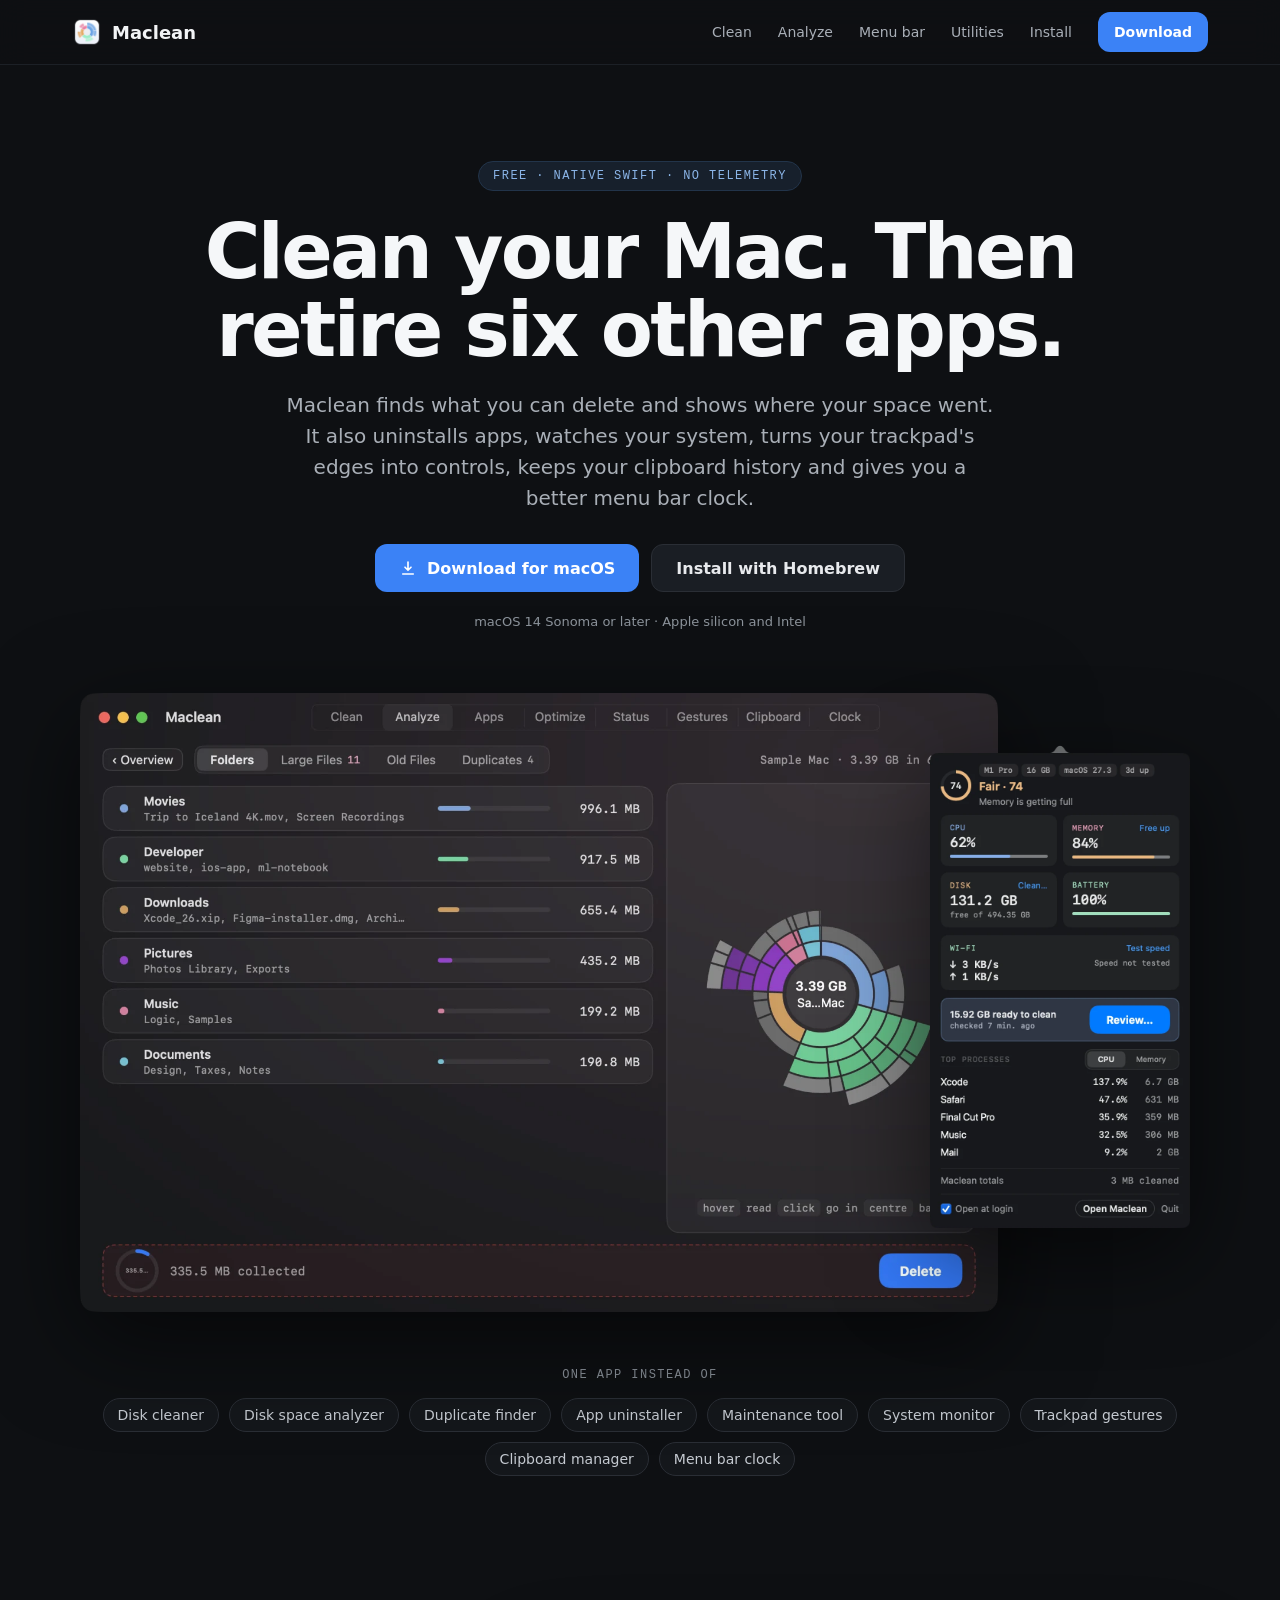
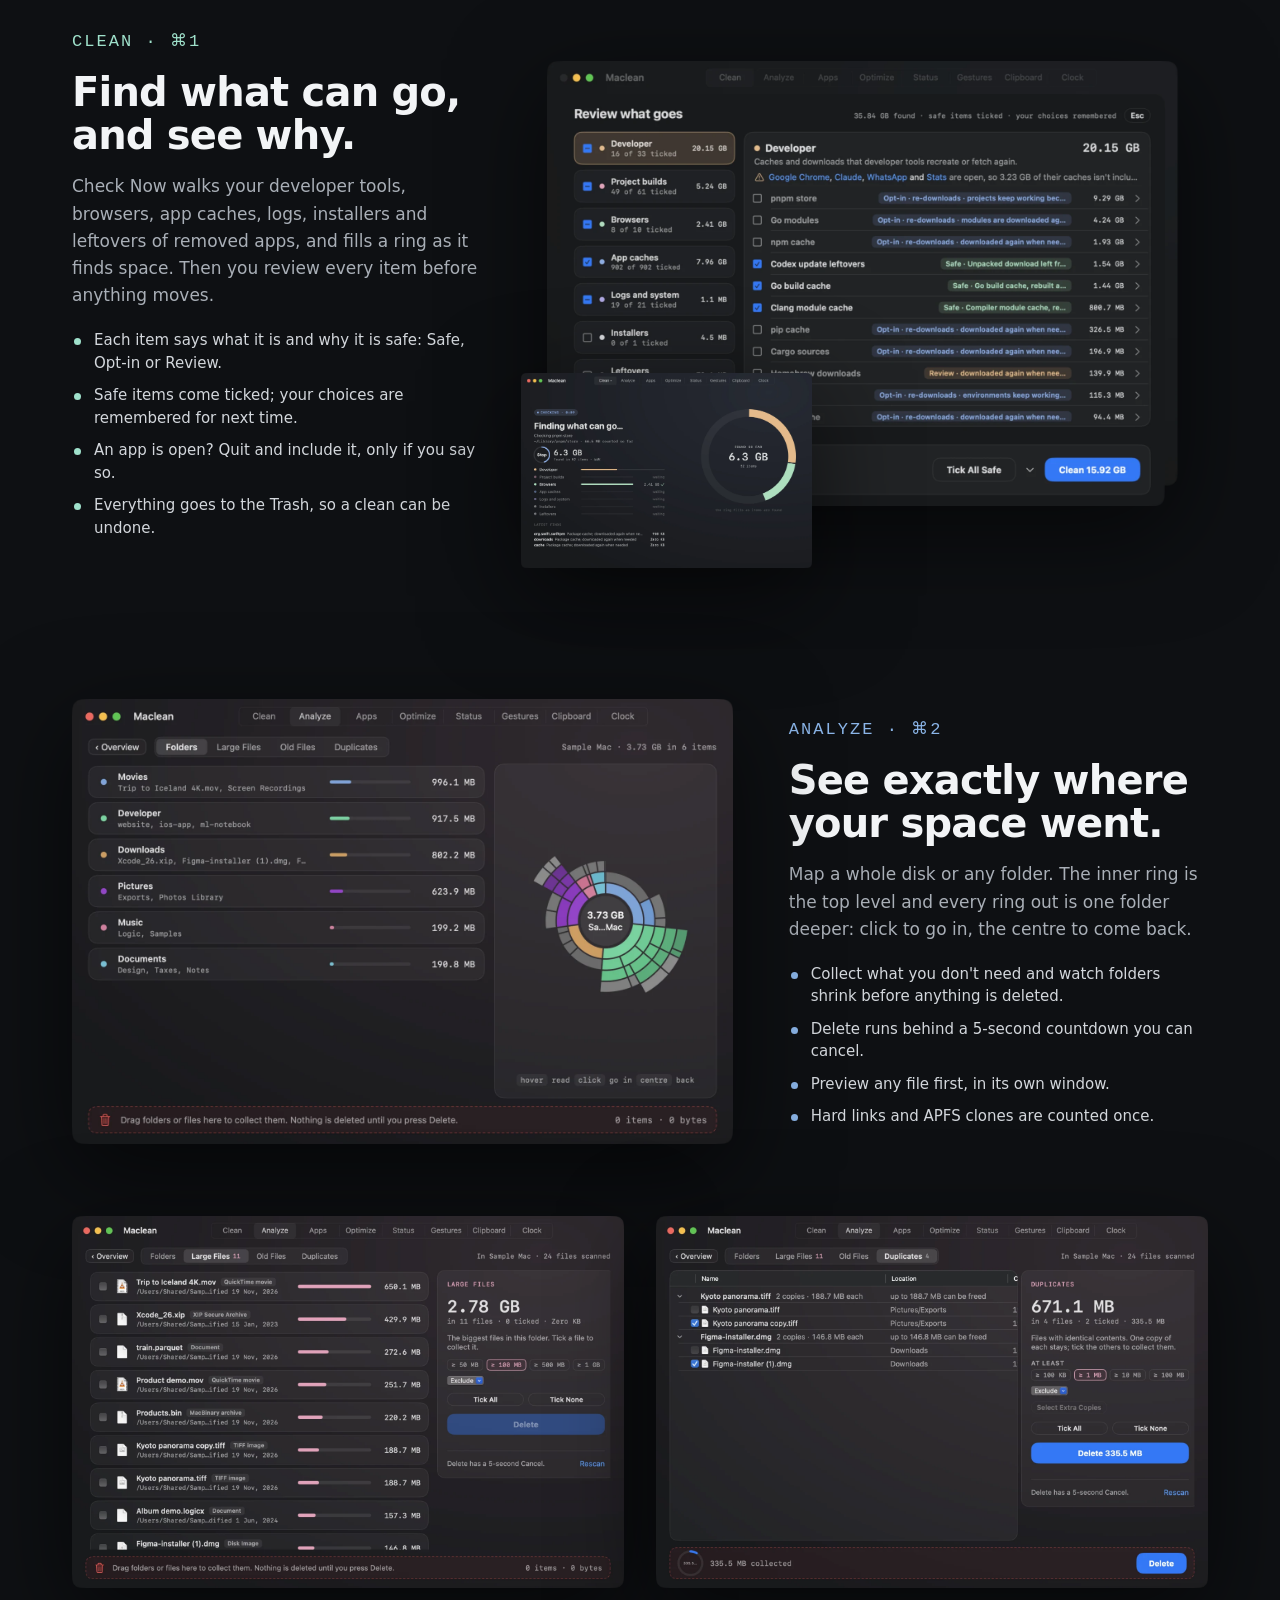
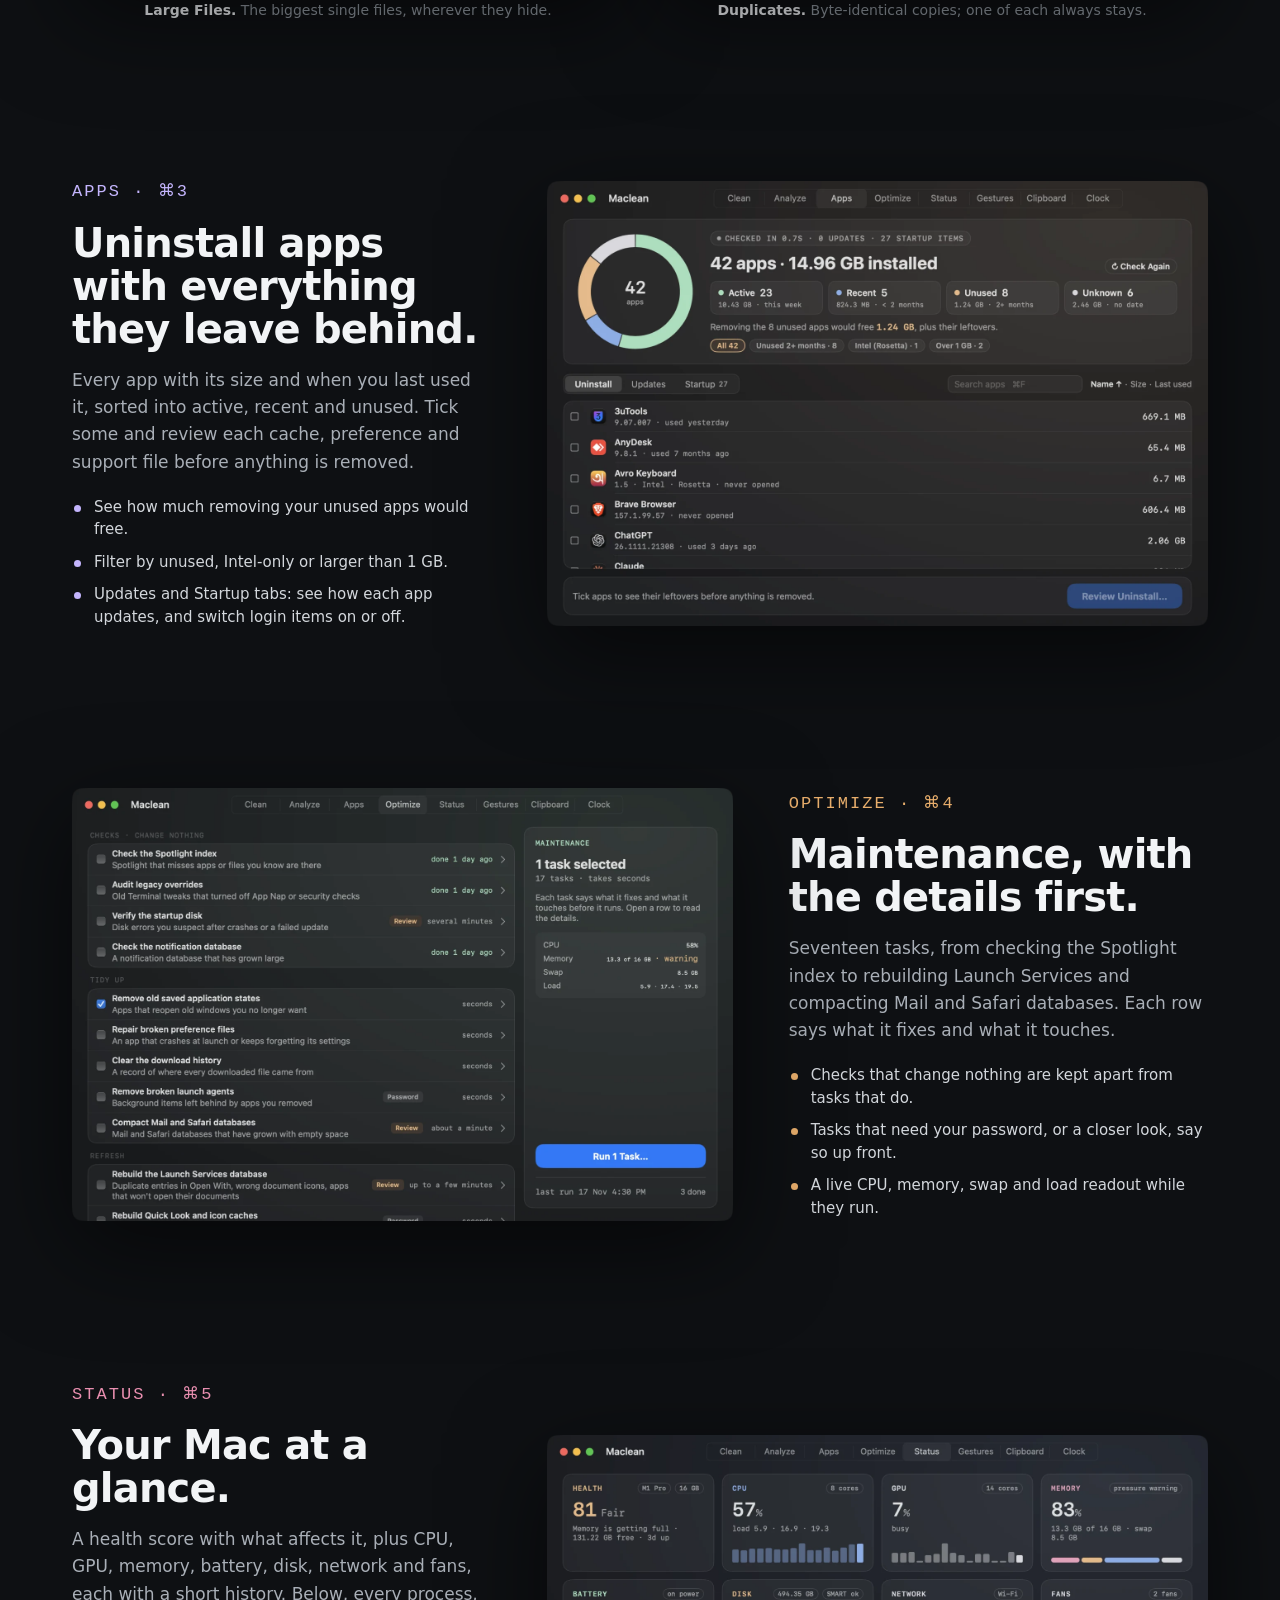
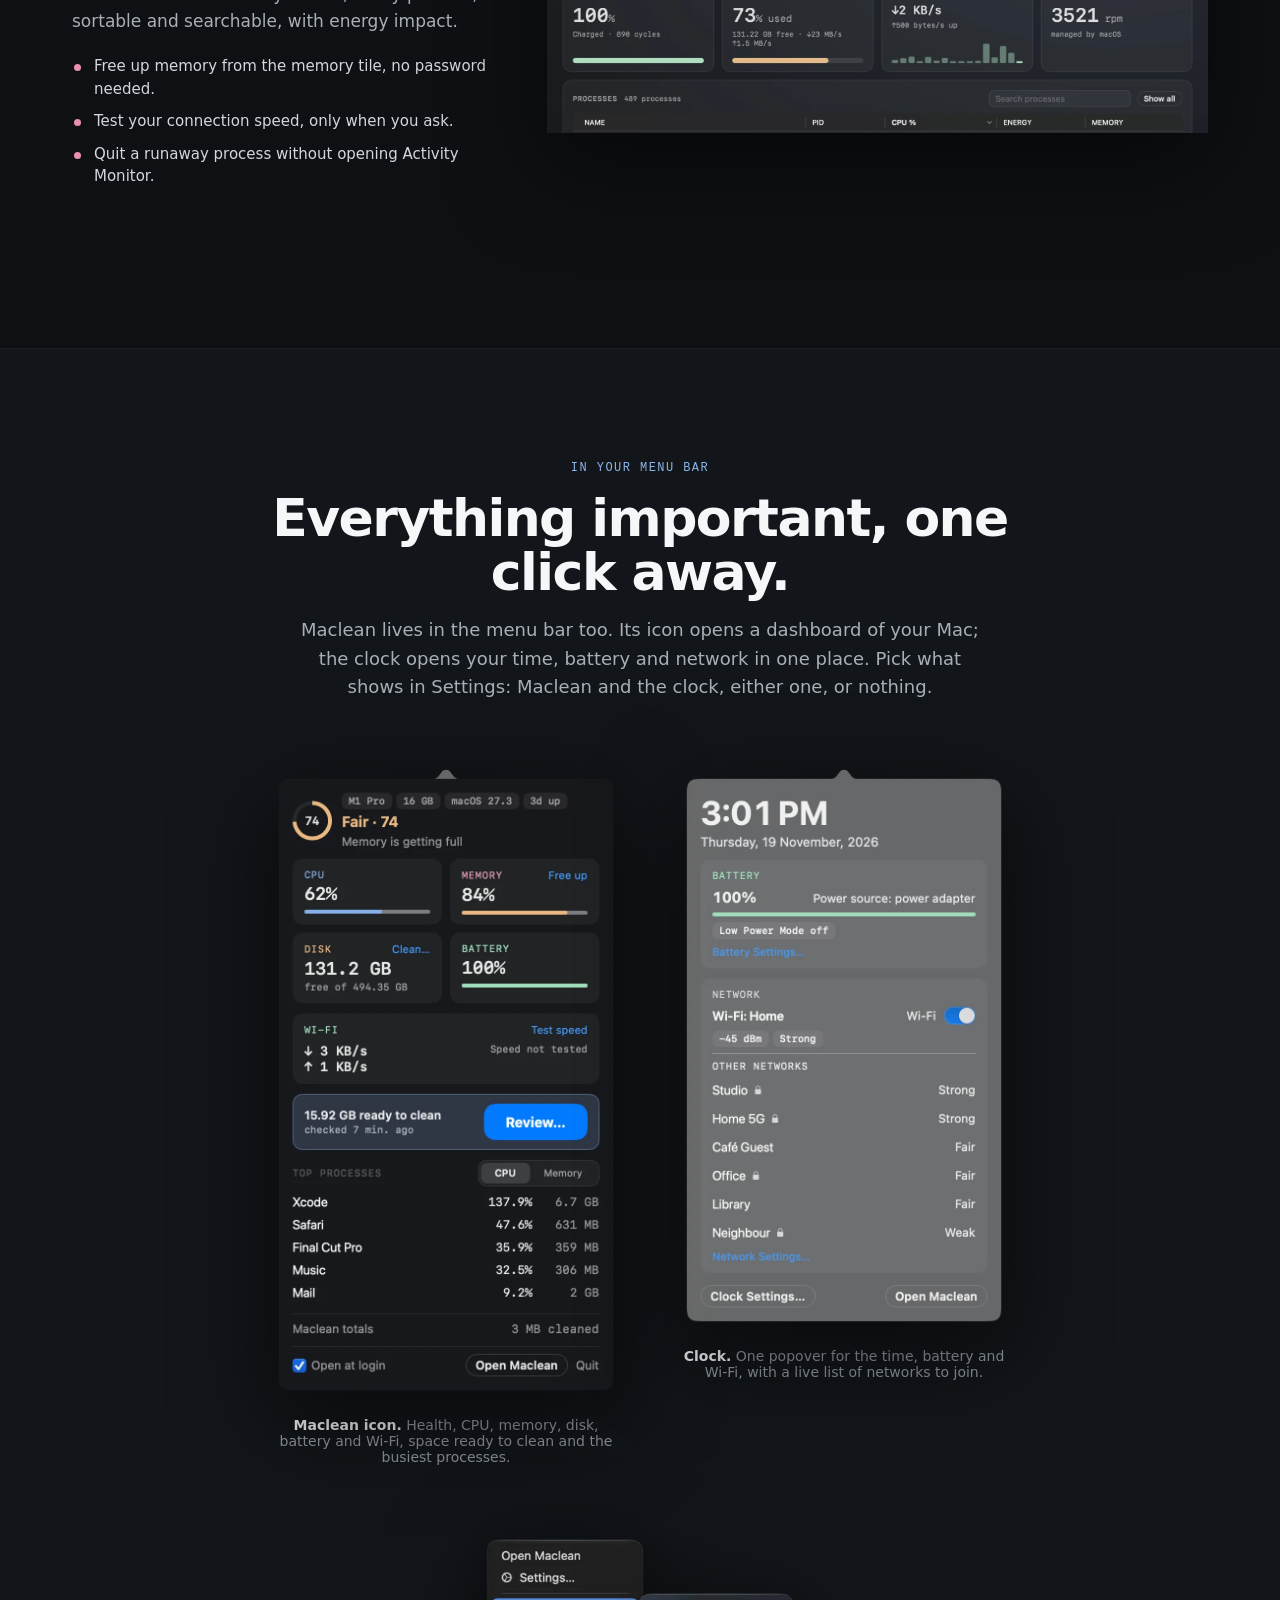
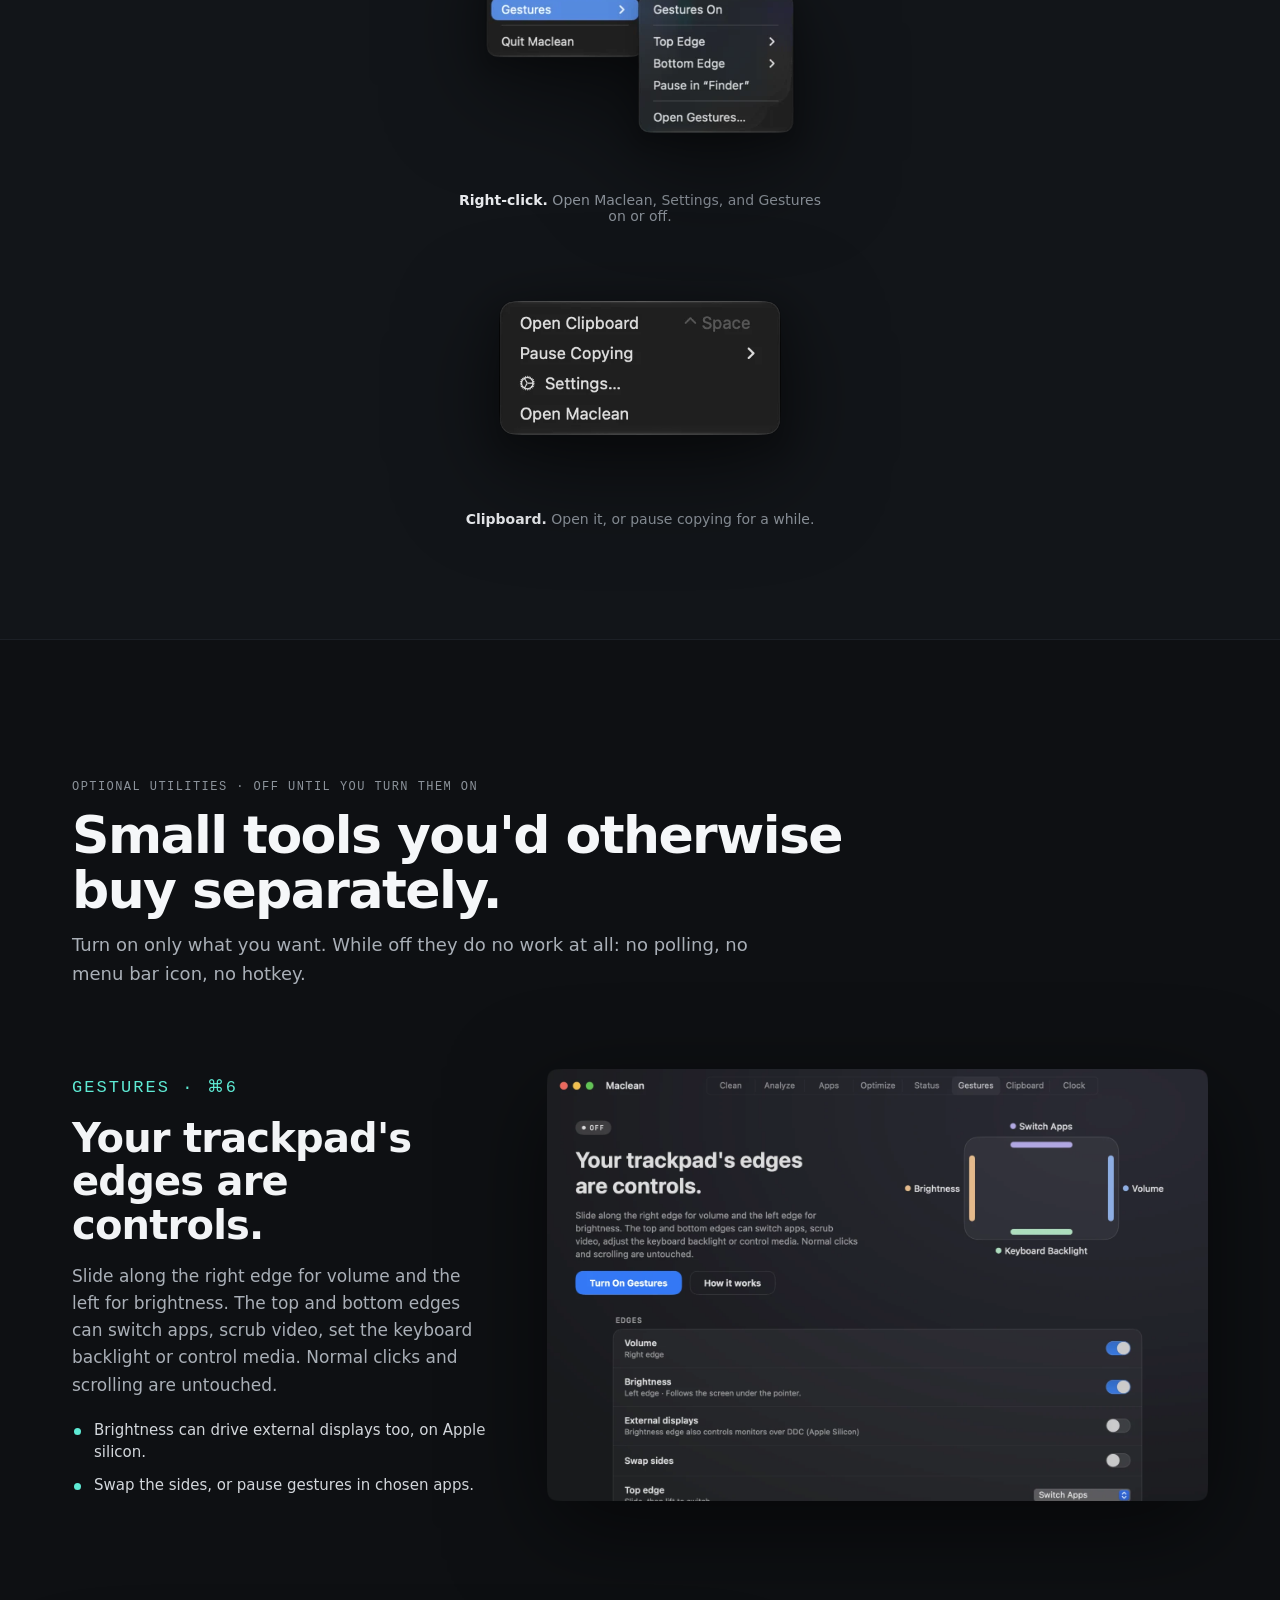
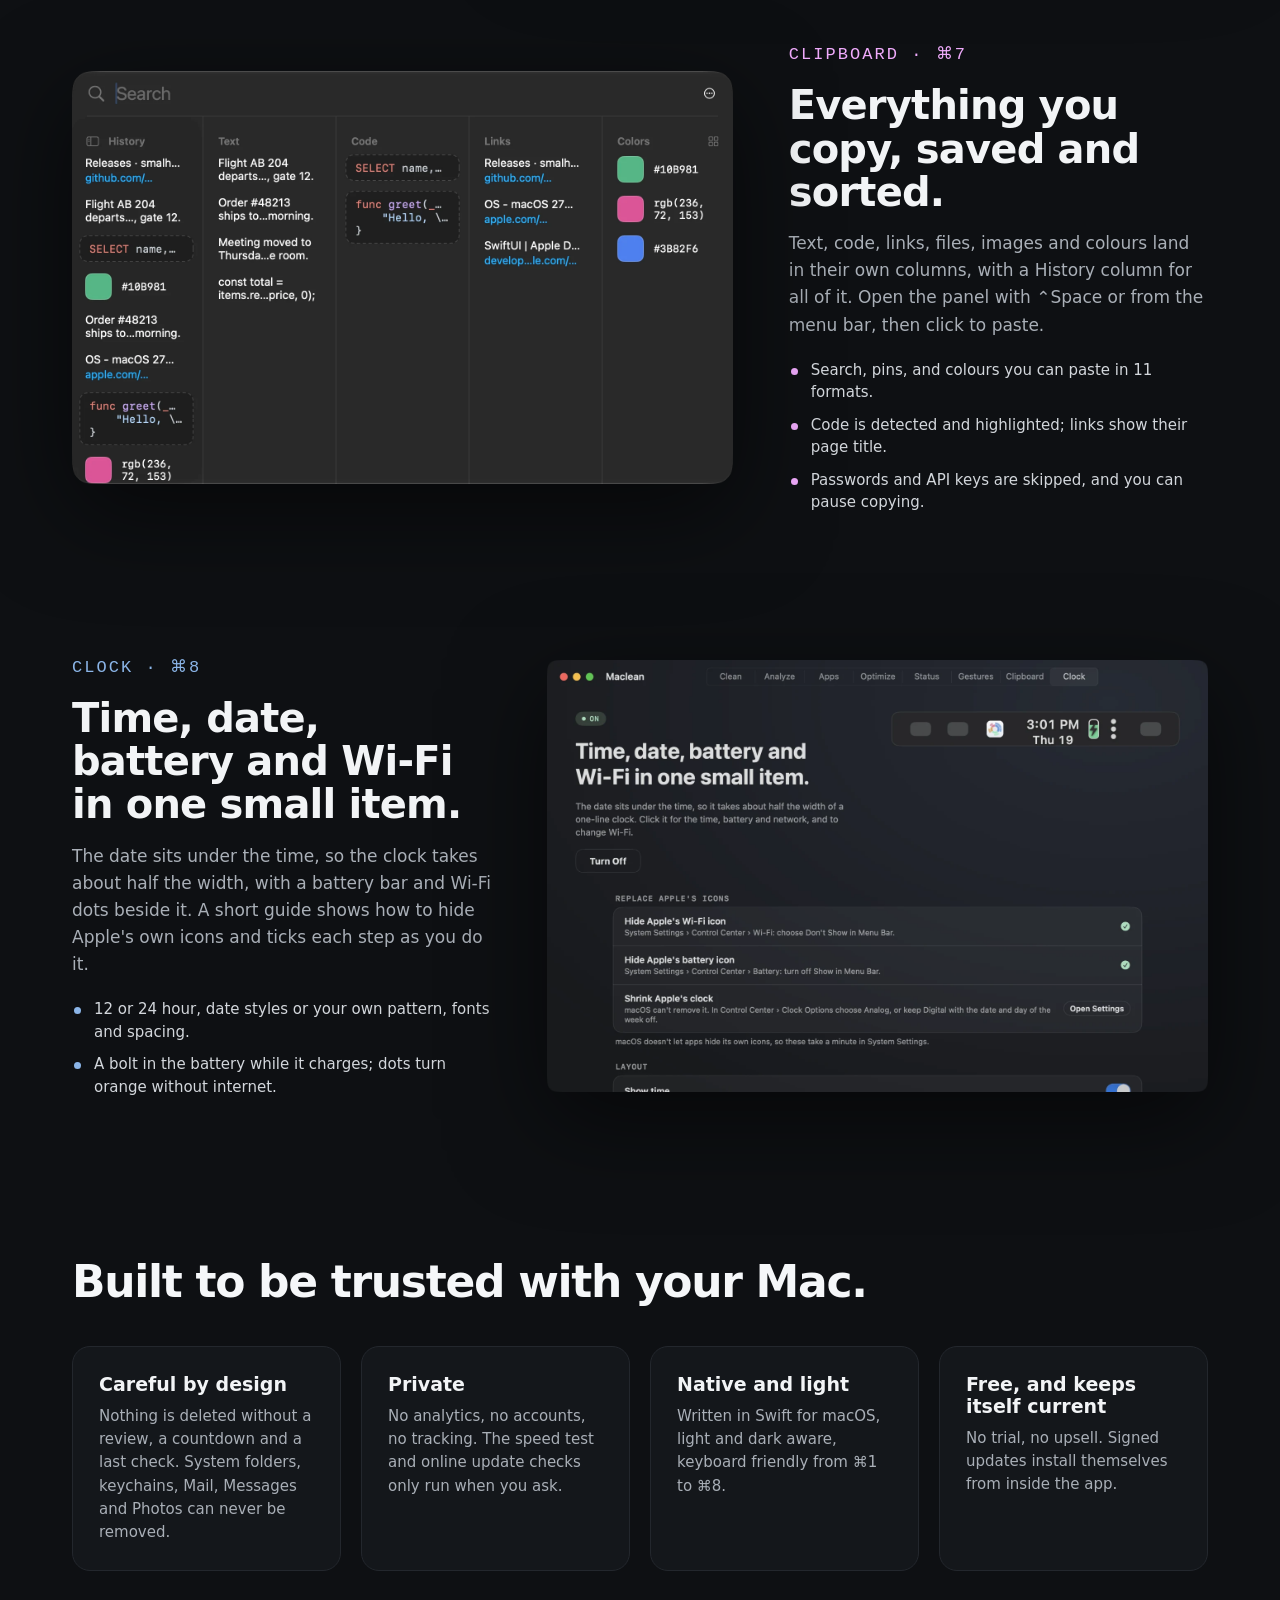
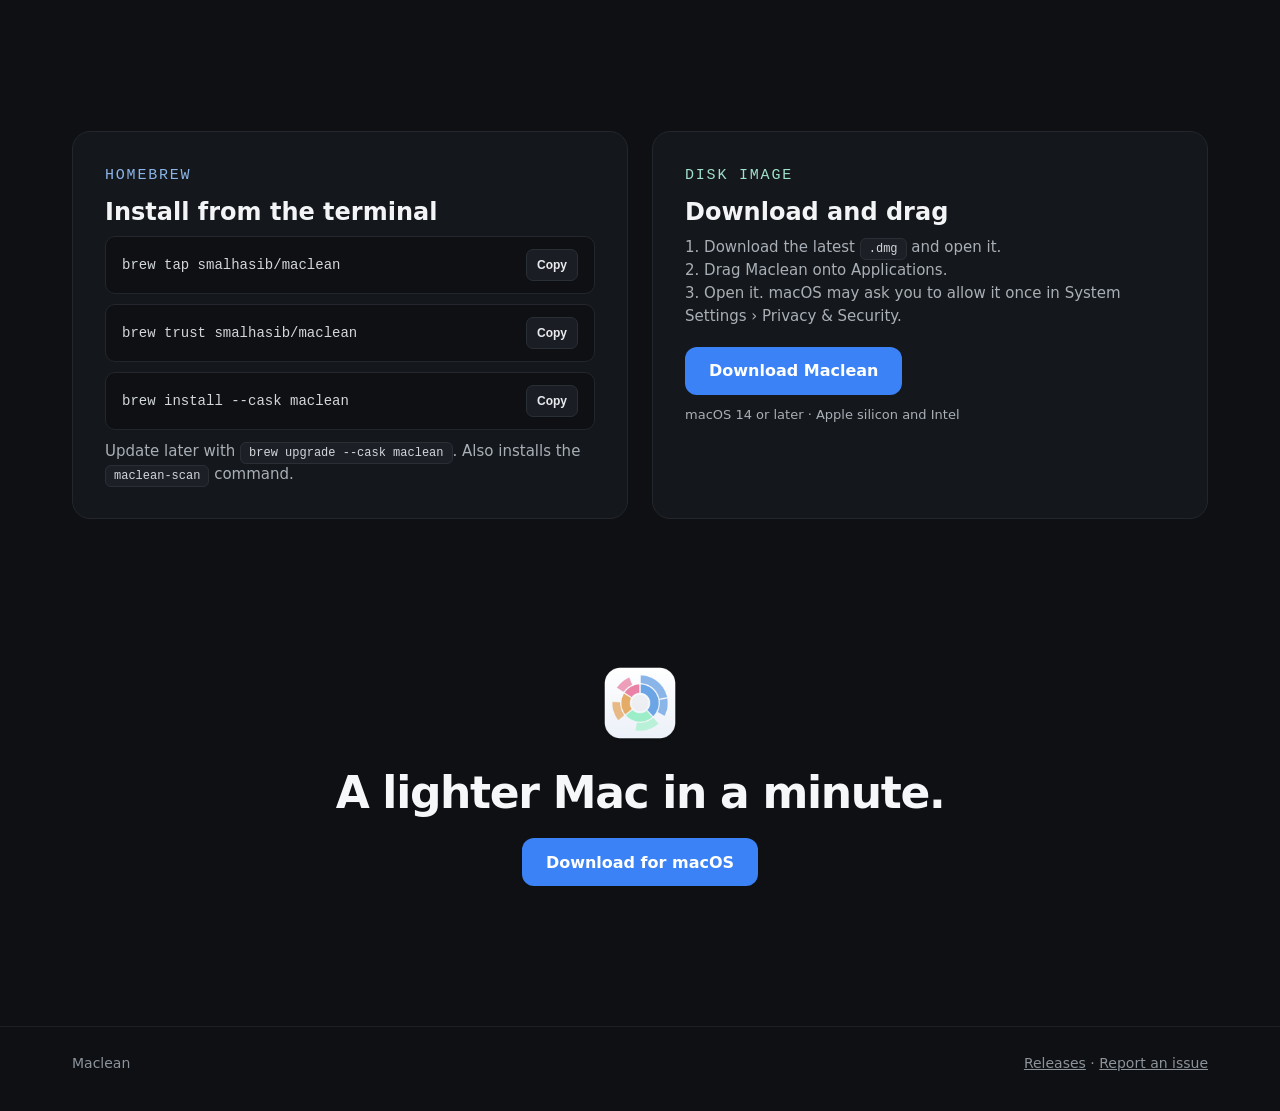
==== commit a40bf08a: "feat: redesign the site around real screenshots of every tool" ====
--- a/index.html
+++ b/index.html
@@ -3,229 +3,330 @@
 <head>
 <meta charset="utf-8">
 <meta name="viewport" content="width=device-width, initial-scale=1">
-<title>Maclean: a free toolkit for your Mac</title>
-<meta name="description" content="Maclean is one free Mac app that cleans and analyzes your disk, uninstalls apps, monitors your system, adds trackpad gestures, keeps a clipboard history and replaces the menu bar clock.">
-<meta name="theme-color" content="#FAFAF8" media="(prefers-color-scheme: light)">
-<meta name="theme-color" content="#101216" media="(prefers-color-scheme: dark)">
-<meta property="og:title" content="Maclean: a free toolkit for your Mac">
-<meta property="og:description" content="Disk cleaner, app uninstaller, system status, trackpad gestures, clipboard history and a menu bar clock in one native app.">
-<meta property="og:image" content="https://smalhasib.github.io/maclean/img/analyze.jpg">
+<title>Maclean: clean your Mac, retire six other apps</title>
+<meta name="description" content="Maclean is a free, native Mac app: disk cleaner and space analyzer, duplicate finder, app uninstaller, maintenance, system status, menu bar dashboard, trackpad gestures, clipboard history and a compact menu bar clock.">
+<meta name="theme-color" content="#0E1013">
+<meta name="color-scheme" content="dark">
+<meta property="og:title" content="Maclean: clean your Mac, retire six other apps">
+<meta property="og:description" content="Disk cleaner, space analyzer, app uninstaller, system status, trackpad gestures, clipboard history and a menu bar clock in one free, native app.">
+<meta property="og:image" content="https://smalhasib.github.io/maclean/img/analyze-collect.webp">
 <meta property="og:url" content="https://smalhasib.github.io/maclean/">
 <link rel="icon" href="icon.png">
-<link rel="stylesheet" href="style.css">
+<style>
+body{margin:0;background:#0E1013}
+a{color:#8BB5E8}a:hover{color:#B9D3F3}
+.wrap{max-width:1200px;margin:0 auto;padding:0 32px;box-sizing:border-box}
+.mono{font-family:ui-monospace,"SF Mono",Menlo,monospace;letter-spacing:.12em;text-transform:uppercase;font-size:12px}
+.shot{display:block;width:100%;height:auto;filter:drop-shadow(0 28px 48px rgba(0,0,0,.55))}
+.btn{display:inline-flex;align-items:center;gap:10px;min-height:48px;padding:0 24px;border-radius:12px;font-weight:600;font-size:16px;text-decoration:none;box-sizing:border-box}
+.chip{padding:8px 14px;border-radius:999px;border:1px solid #2A2E35;color:#C5CAD1;font-size:14px;background:#14171B}
+.feature{display:flex;flex-wrap:wrap;gap:56px;align-items:center}
+.feature.flip{flex-direction:row-reverse}
+.ftext{flex:1 1 360px;min-width:0;display:flex;flex-direction:column;gap:16px}
+.fmedia{flex:1.7 1 560px;min-width:0;position:relative}
+.ftext h3{margin:0;font-size:40px;line-height:1.08;letter-spacing:-.02em;color:#F2F4F6;font-weight:700}
+.ftext p{margin:0;font-size:17px;line-height:1.6;color:#A9AFB7}
+.ftext ul{margin:4px 0 0;padding:0;list-style:none;display:flex;flex-direction:column;gap:10px}
+.ftext li{font-size:15px;line-height:1.5;color:#D3D7DC;padding-left:22px;position:relative}
+.ftext li:before{content:"";position:absolute;left:2px;top:9px;width:7px;height:7px;border-radius:50%;background:var(--tone)}
+.kbd{font-family:ui-monospace,"SF Mono",Menlo,monospace;font-size:12px;padding:3px 8px;border-radius:6px;background:#1C2026;border:1px solid #2A2E35;color:#D3D7DC}
+.card{background:#14171B;border:1px solid #23272D;border-radius:18px;padding:26px;display:flex;flex-direction:column;gap:10px}
+.card h4{margin:0;font-size:19px;color:#F2F4F6}
+.card p{margin:0;font-size:15px;line-height:1.55;color:#A9AFB7}
+.code{display:flex;justify-content:space-between;align-items:center;gap:12px;padding:12px 16px;border-radius:10px;background:#0E1013;border:1px solid #23272D;font-family:ui-monospace,"SF Mono",Menlo,monospace;font-size:14px;color:#D3D7DC}
+.cap{margin:14px 0 0;font-size:14px;color:#8C939B;text-align:center}
+@media (max-width:760px){.ftext h3{font-size:32px}.feature{gap:32px}.hero-h1{font-size:44px !important}.hide-sm{display:none !important}}
+
+html{scroll-behavior:smooth;scroll-padding-top:80px}
+a:focus-visible,button:focus-visible{outline:2px solid #8BB5E8;outline-offset:3px}
+button{cursor:pointer}
+@media (prefers-reduced-motion:reduce){html{scroll-behavior:auto}}
+</style>
 </head>
 <body>
-
-<header class="nav">
-  <a class="brand" href="#top"><img src="icon.png" alt="" width="28" height="28">Maclean</a>
-  <nav aria-label="Main">
-    <a href="#tools">Tools</a>
-    <a href="#why">Why Maclean</a>
-    <a href="#install">Install</a>
-    <a href="#shortcuts">Shortcuts</a>
-    <a class="btn small primary" href="https://github.com/smalhasib/maclean/releases/latest" id="nav-download" rel="noopener">Download</a>
-  </nav>
+<div style="background: #0E1013; color: #E8EAED; font-family: -apple-system, BlinkMacSystemFont, 'SF Pro Display', 'Inter', system-ui, sans-serif; -webkit-font-smoothing: antialiased; min-height: 100vh">
+
+<header style="position: sticky; top: 0; z-index: 5; background: rgba(14,16,19,.86); backdrop-filter: blur(14px); border-bottom: 1px solid #1C2026">
+  <div class="wrap" style="display: flex; align-items: center; justify-content: space-between; gap: 16px; height: 64px">
+    <a href="#top" style="display: flex; align-items: center; gap: 10px; text-decoration: none; color: #F2F4F6; font-weight: 700; font-size: 18px"><img src="icon.png" alt="" style="width: 30px; height: 30px; border-radius: 7px">Maclean</a>
+    <nav aria-label="Main" style="display: flex; align-items: center; gap: 26px; font-size: 14px">
+      <a class="hide-sm" href="#clean" style="color: #A9AFB7; text-decoration: none">Clean</a>
+      <a class="hide-sm" href="#analyze" style="color: #A9AFB7; text-decoration: none">Analyze</a>
+      <a class="hide-sm" href="#menubar" style="color: #A9AFB7; text-decoration: none">Menu bar</a>
+      <a class="hide-sm" href="#utilities" style="color: #A9AFB7; text-decoration: none">Utilities</a>
+      <a class="hide-sm" href="#install" style="color: #A9AFB7; text-decoration: none">Install</a>
+      <a class="btn" id="nav-download" href="https://github.com/smalhasib/maclean/releases/latest" rel="noopener" style="min-height: 40px; padding: 0 16px; font-size: 14px; background: #3B82F6; color: #FFFFFF">Download</a>
+    </nav>
+  </div>
 </header>
 
 <main id="top">
 
-<section class="hero">
-  <p class="pill">Free · Native Swift · No telemetry</p>
-  <h1>Your Mac's toolkit,<br>in one app.</h1>
-  <p class="lead">Clean and analyze your disk, uninstall apps, watch your system, add trackpad gestures, keep a clipboard history and replace the menu bar clock. One small app, eight tools.</p>
-  <div class="cta">
-    <a id="download" class="btn primary big" href="https://github.com/smalhasib/maclean/releases/latest" rel="noopener">
-      <svg viewBox="0 0 24 24" width="17" height="17" aria-hidden="true"><path fill="none" stroke="currentColor" stroke-width="2" stroke-linecap="round" stroke-linejoin="round" d="M12 4v11m0 0l-4-4m4 4l4-4M5 20h14"/></svg>
-      <span id="download-label">Download for macOS</span>
-    </a>
-    <a class="btn ghost big" href="#install" data-tab="t-brew">Install with Homebrew</a>
-  </div>
-  <p class="fine">macOS 14 or later · Apple silicon and Intel</p>
-  <figure class="hero-shot"><img src="img/analyze.jpg" alt="Maclean's Analyze section showing a colourful map of disk usage" width="980" height="660"></figure>
-</section>
-
-<section class="replaces" aria-label="What Maclean covers">
-  <p>Takes the place of</p>
-  <ul>
-    <li>Disk cleaner</li><li>Disk analyzer</li><li>App uninstaller</li><li>System monitor</li><li>Trackpad gestures</li><li>Clipboard manager</li><li>Menu bar clock</li>
-  </ul>
-</section>
-
-<section id="tools" class="section">
-  <h2>Eight tools, one window</h2>
-  <p class="sub">Clean, Analyze, Apps, Optimize and Status are ready when you open it. Gestures, Clipboard and Clock are off until you turn them on, and cost nothing while off.</p>
-  <div class="tabs" role="tablist" aria-label="Maclean tools"><button role="tab" id="t-clean" aria-controls="p-clean" aria-selected="true">Clean</button><button role="tab" id="t-analyze" aria-controls="p-analyze" aria-selected="false" tabindex="-1">Analyze</button><button role="tab" id="t-apps" aria-controls="p-apps" aria-selected="false" tabindex="-1">Apps</button><button role="tab" id="t-optimize" aria-controls="p-optimize" aria-selected="false" tabindex="-1">Optimize</button><button role="tab" id="t-status" aria-controls="p-status" aria-selected="false" tabindex="-1">Status</button><button role="tab" id="t-gestures" aria-controls="p-gestures" aria-selected="false" tabindex="-1">Gestures</button><button role="tab" id="t-clipboard" aria-controls="p-clipboard" aria-selected="false" tabindex="-1">Clipboard</button><button role="tab" id="t-clock" aria-controls="p-clock" aria-selected="false" tabindex="-1">Clock</button></div>
-  <div class="tool" role="tabpanel" id="p-clean" aria-labelledby="t-clean">
-    <div class="tool-text">
-      <p class="eyebrow">Cleaning </p>
-      <h3>Find what can go.</h3>
-      <p>Check Now looks for caches, logs, build output, installers and leftovers of removed apps. Review the list, tick what you want gone, and it moves to the Trash with Undo.</p>
-      <ul><li>Every item carries a badge: Safe, Opt-in, Review or Needs password.</li><li>It says why it skipped anything, and never pre-selects risky items.</li><li>Quit and include, when the owning app is open, always asks first.</li><li>Empty the Trash from the same screen.</li></ul>
-      <p class="open">Open it with <kbd>⌘1</kbd></p>
-    </div>
-    <figure class="shot"><img src="img/clean.jpg" alt="Maclean's Clean section showing free space as a ring and a Check Now button" loading="lazy" width="980"></figure>
-  </div>
-  <div class="tool" role="tabpanel" id="p-analyze" aria-labelledby="t-analyze">
-    <div class="tool-text">
-      <p class="eyebrow">Cleaning </p>
-      <h3>See where your space went.</h3>
-      <p>Scan a whole disk or any folder and explore it on an interactive map. Click a segment to go in, the centre to come back out.</p>
-      <ul><li>Large Files, Old Files and Duplicates sit beside the map as flat, sortable lists.</li><li>Preview any file before deleting it: images, video, PDF, text and more.</li><li>Collect items first and see the space you'll free, then delete behind a 5-second countdown.</li><li>Hard links and APFS clones are counted once; it never crosses disks.</li></ul>
-      <p class="open">Open it with <kbd>⌘2</kbd></p>
-    </div>
-    <figure class="shot"><img src="img/analyze.jpg" alt="Maclean's Analyze section with a colourful disk map and a list of disks" loading="lazy" width="980"></figure>
-  </div>
-  <div class="tool" role="tabpanel" id="p-apps" aria-labelledby="t-apps">
-    <div class="tool-text">
-      <p class="eyebrow">Cleaning </p>
-      <h3>Uninstall apps, with what they leave behind.</h3>
-      <p>See every app with its size and when you last used it. Tick some and review every cache, preference and support file before anything is removed.</p>
-      <ul><li>Spot unused apps and the space removing them would free.</li><li>See how each app updates, and check online only when you ask.</li><li>Switch login items and launch agents on or off, and clear orphaned ones.</li><li>A Keep list stops apps being uninstalled by accident.</li></ul>
-      <p class="open">Open it with <kbd>⌘3</kbd></p>
-    </div>
-    <figure class="shot"><img src="img/apps.jpg" alt="Maclean's Apps section summarising 42 apps and 14.96 GB installed" loading="lazy" width="980"></figure>
-  </div>
-  <div class="tool" role="tabpanel" id="p-optimize" aria-labelledby="t-optimize">
-    <div class="tool-text">
-      <p class="eyebrow">Maintenance </p>
+<section style="padding: 96px 0 40px">
+  <div class="wrap" style="display: flex; flex-direction: column; align-items: center; text-align: center; gap: 22px">
+    <p class="mono" style="margin: 0; padding: 7px 14px; border-radius: 999px; background: #17202C; color: #8BB5E8; border: 1px solid #22344A">Free · Native Swift · No telemetry</p>
+    <h1 class="hero-h1" style="margin: 0; font-size: 76px; line-height: 1.02; letter-spacing: -.035em; font-weight: 800; color: #F5F7F9; max-width: 980px">Clean your Mac. Then retire six other apps.</h1>
+    <p style="margin: 0; font-size: 20px; line-height: 1.55; color: #A9AFB7; max-width: 720px">Maclean finds what you can delete and shows where your space went. It also uninstalls apps, watches your system, turns your trackpad's edges into controls, keeps your clipboard history and gives you a better menu bar clock.</p>
+    <div style="display: flex; flex-wrap: wrap; gap: 12px; justify-content: center; margin-top: 8px">
+      <a class="btn" id="download" href="https://github.com/smalhasib/maclean/releases/latest" rel="noopener" style="background: #3B82F6; color: #FFFFFF">
+        <svg aria-hidden="true" width="18" height="18" viewBox="0 0 24 24" fill="none" stroke="currentColor" stroke-width="2.2" stroke-linecap="round" stroke-linejoin="round"><path d="M12 4v11m0 0-4-4m4 4 4-4M5 20h14"></path></svg>
+        <span id="download-label">Download for macOS</span>
+      </a>
+      <a class="btn" href="#install" style="background: #1A1E24; color: #E8EAED; border: 1px solid #2A2E35">Install with Homebrew</a>
+    </div>
+    <p style="margin: 0; font-size: 13px; color: #8C939B">macOS 14 Sonoma or later · Apple silicon and Intel</p>
+  </div>
+
+  <div class="wrap" style="margin-top: 64px">
+    <div style="position: relative; max-width: 1120px; margin: 0 auto">
+      <img class="shot" src="img/analyze-collect.webp" alt="Maclean's Analyze view: a map of a disk with folders ranked by size and 335 MB of duplicates collected" style="width: 82%">
+      <img class="shot hide-sm" src="img/maclean-popover.webp" alt="Maclean's menu bar popover with a health score, CPU, memory, disk, battery and top processes" style="position: absolute; right: 0; top: 8%; width: 25%">
+    </div>
+  </div>
+
+  <div class="wrap" style="margin-top: 56px; display: flex; flex-direction: column; align-items: center; gap: 16px">
+    <p class="mono" style="margin: 0; color: #8C939B">One app instead of</p>
+    <div style="display: flex; flex-wrap: wrap; justify-content: center; gap: 10px">
+      <span class="chip">Disk cleaner</span><span class="chip">Disk space analyzer</span><span class="chip">Duplicate finder</span><span class="chip">App uninstaller</span><span class="chip">Maintenance tool</span><span class="chip">System monitor</span><span class="chip">Trackpad gestures</span><span class="chip">Clipboard manager</span><span class="chip">Menu bar clock</span>
+    </div>
+  </div>
+</section>
+
+<section id="clean" style="padding: 112px 0 0; --tone: #9FE1CB">
+  <div class="wrap feature">
+    <div class="ftext">
+      <p class="mono" style="margin: 0; color: #9FE1CB">Clean · ⌘1</p>
+      <h3>Find what can go, and see why.</h3>
+      <p>Check Now walks your developer tools, browsers, app caches, logs, installers and leftovers of removed apps, and fills a ring as it finds space. Then you review every item before anything moves.</p>
+      <ul>
+        <li>Each item says what it is and why it is safe: Safe, Opt-in or Review.</li>
+        <li>Safe items come ticked; your choices are remembered for next time.</li>
+        <li>An app is open? Quit and include it, only if you say so.</li>
+        <li>Everything goes to the Trash, so a clean can be undone.</li>
+      </ul>
+    </div>
+    <div class="fmedia">
+      <img class="shot" loading="lazy" src="img/clean-review.webp" alt="Clean's review screen: 35.84 GB found, grouped into Developer, Project builds, Browsers, App caches, Logs, Installers and Leftovers, with badges on each item">
+      <img class="shot hide-sm" src="img/clean-scanning.webp" alt="Clean while checking: a ring filling as items are found, with each category's progress" style="position: absolute; left: -4%; bottom: -14%; width: 44%">
+    </div>
+  </div>
+</section>
+
+<section id="analyze" style="padding: 160px 0 0; --tone: #8BB5E8">
+  <div class="wrap feature flip">
+    <div class="ftext">
+      <p class="mono" style="margin: 0; color: #8BB5E8">Analyze · ⌘2</p>
+      <h3>See exactly where your space went.</h3>
+      <p>Map a whole disk or any folder. The inner ring is the top level and every ring out is one folder deeper: click to go in, the centre to come back.</p>
+      <ul>
+        <li>Collect what you don't need and watch folders shrink before anything is deleted.</li>
+        <li>Delete runs behind a 5-second countdown you can cancel.</li>
+        <li>Preview any file first, in its own window.</li>
+        <li>Hard links and APFS clones are counted once.</li>
+      </ul>
+    </div>
+    <div class="fmedia">
+      <img class="shot" loading="lazy" src="img/analyze-folders.webp" alt="Analyze's Folders view: Movies, Developer, Downloads, Pictures, Music and Documents ranked by size beside a sunburst map">
+    </div>
+  </div>
+  <div class="wrap" style="margin-top: 72px; display: grid; grid-template-columns: repeat(auto-fit, minmax(320px, 1fr)); gap: 32px">
+    <figure style="margin: 0">
+      <img class="shot" loading="lazy" src="img/analyze-large.webp" alt="Large Files: the biggest files in the folder with where they live and when they changed">
+      <figcaption class="cap"><strong style="color: #E8EAED">Large Files.</strong> The biggest single files, wherever they hide.</figcaption>
+    </figure>
+    <figure style="margin: 0">
+      <img class="shot" loading="lazy" src="img/analyze-dupes.webp" alt="Duplicates: two groups of identical files with the extra copies ticked and 335.5 MB ready to delete">
+      <figcaption class="cap"><strong style="color: #E8EAED">Duplicates.</strong> Byte-identical copies; one of each always stays.</figcaption>
+    </figure>
+  </div>
+</section>
+
+<section id="apps" style="padding: 160px 0 0; --tone: #C4B5FD">
+  <div class="wrap feature">
+    <div class="ftext">
+      <p class="mono" style="margin: 0; color: #C4B5FD">Apps · ⌘3</p>
+      <h3>Uninstall apps with everything they leave behind.</h3>
+      <p>Every app with its size and when you last used it, sorted into active, recent and unused. Tick some and review each cache, preference and support file before anything is removed.</p>
+      <ul>
+        <li>See how much removing your unused apps would free.</li>
+        <li>Filter by unused, Intel-only or larger than 1 GB.</li>
+        <li>Updates and Startup tabs: see how each app updates, and switch login items on or off.</li>
+      </ul>
+    </div>
+    <div class="fmedia">
+      <img class="shot" loading="lazy" src="img/apps.webp" alt="Apps: 42 apps and 14.96 GB installed, split into active, recent, unused and unknown, with a list ready for review">
+    </div>
+  </div>
+</section>
+
+<section id="optimize" style="padding: 160px 0 0; --tone: #E8AE6C">
+  <div class="wrap feature flip">
+    <div class="ftext">
+      <p class="mono" style="margin: 0; color: #E8AE6C">Optimize · ⌘4</p>
       <h3>Maintenance, with the details first.</h3>
-      <p>Seventeen tasks such as flushing DNS, rebuilding the Quick Look and icon caches, or compacting Mail and Safari databases. Every row says what it fixes and what it touches.</p>
-      <ul><li>Checks that change nothing are separated from tasks that do.</li><li>Tick tasks, review exactly what will run, then run them.</li><li>Tasks that need your password ask once per run.</li><li>A live CPU, memory, swap and load readout while they run.</li></ul>
-      <p class="open">Open it with <kbd>⌘4</kbd></p>
-    </div>
-    <figure class="shot"><img src="img/optimize.jpg" alt="Maclean's Optimize section listing maintenance tasks" loading="lazy" width="980"></figure>
-  </div>
-  <div class="tool" role="tabpanel" id="p-status" aria-labelledby="t-status">
-    <div class="tool-text">
-      <p class="eyebrow">Monitoring </p>
+      <p>Seventeen tasks, from checking the Spotlight index to rebuilding Launch Services and compacting Mail and Safari databases. Each row says what it fixes and what it touches.</p>
+      <ul>
+        <li>Checks that change nothing are kept apart from tasks that do.</li>
+        <li>Tasks that need your password, or a closer look, say so up front.</li>
+        <li>A live CPU, memory, swap and load readout while they run.</li>
+      </ul>
+    </div>
+    <div class="fmedia">
+      <img class="shot" loading="lazy" src="img/optimize.webp" alt="Optimize: maintenance tasks grouped into checks, tidy up and refresh, with a summary of the selected task and a live readout">
+    </div>
+  </div>
+</section>
+
+<section id="status" style="padding: 160px 0 0; --tone: #E98FB0">
+  <div class="wrap feature">
+    <div class="ftext">
+      <p class="mono" style="margin: 0; color: #E98FB0">Status · ⌘5</p>
       <h3>Your Mac at a glance.</h3>
-      <p>CPU, GPU, memory, disk, network, battery and fans, with a health score and a process table you can sort, search and quit.</p>
-      <ul><li>Free up memory without a password, in one click.</li><li>Test your connection speed only when you click.</li><li>The same readings live in a menu bar popover with the busiest processes.</li><li>Quit a heavy process from the table without opening Activity Monitor.</li></ul>
-      <p class="open">Open it with <kbd>⌘5</kbd></p>
-    </div>
-    <figure class="shot"><img src="img/status.jpg" alt="Maclean's Status section with CPU, GPU, memory, disk and network tiles" loading="lazy" width="980"></figure>
-  </div>
-  <div class="tool" role="tabpanel" id="p-gestures" aria-labelledby="t-gestures">
-    <div class="tool-text">
-      <p class="eyebrow">Replaces a utility <span class="tag opt">Off until you turn it on</span></p>
+      <p>A health score with what affects it, plus CPU, GPU, memory, battery, disk, network and fans, each with a short history. Below, every process, sortable and searchable, with energy impact.</p>
+      <ul>
+        <li>Free up memory from the memory tile, no password needed.</li>
+        <li>Test your connection speed, only when you ask.</li>
+        <li>Quit a runaway process without opening Activity Monitor.</li>
+      </ul>
+    </div>
+    <div class="fmedia">
+      <img class="shot" loading="lazy" src="img/status-top.webp" alt="Status: health 81 Fair, CPU 57 percent, GPU, memory 83 percent, battery, disk, network and fans tiles">
+    </div>
+  </div>
+</section>
+
+<section id="menubar" style="margin-top: 160px; padding: 112px 0; background: #121519; border-top: 1px solid #1C2026; border-bottom: 1px solid #1C2026">
+  <div class="wrap" style="display: flex; flex-direction: column; align-items: center; text-align: center; gap: 16px">
+    <p class="mono" style="margin: 0; color: #8BB5E8">In your menu bar</p>
+    <h2 style="margin: 0; font-size: 52px; line-height: 1.05; letter-spacing: -.03em; font-weight: 800; color: #F5F7F9; max-width: 860px">Everything important, one click away.</h2>
+    <p style="margin: 0; font-size: 18px; line-height: 1.6; color: #A9AFB7; max-width: 700px">Maclean lives in the menu bar too. Its icon opens a dashboard of your Mac; the clock opens your time, battery and network in one place. Pick what shows in Settings: Maclean and the clock, either one, or nothing.</p>
+  </div>
+  <div class="wrap" style="margin-top: 64px; display: flex; flex-wrap: wrap; gap: 48px; justify-content: center; align-items: flex-start">
+    <figure style="margin: 0; flex: 0 1 360px; min-width: 0">
+      <img class="shot" src="img/maclean-popover.webp" alt="Maclean's menu bar popover">
+      <figcaption class="cap"><strong style="color: #E8EAED">Maclean icon.</strong> Health, CPU, memory, disk, battery and Wi‑Fi, space ready to clean and the busiest processes.</figcaption>
+    </figure>
+    <figure style="margin: 0; flex: 0 1 340px; min-width: 0">
+      <img class="shot" loading="lazy" src="img/clock-popover.webp" alt="The clock popover with time, date, battery details, Wi‑Fi switch and nearby networks">
+      <figcaption class="cap"><strong style="color: #E8EAED">Clock.</strong> One popover for the time, battery and Wi‑Fi, with a live list of networks to join.</figcaption>
+    </figure>
+    <div style="flex: 0 1 380px; min-width: 0; display: flex; flex-direction: column; gap: 40px">
+      <figure style="margin: 0">
+        <img class="shot" loading="lazy" src="img/menu-gestures.webp" alt="Maclean's right-click menu with the Gestures submenu open">
+        <figcaption class="cap"><strong style="color: #E8EAED">Right-click.</strong> Open Maclean, Settings, and Gestures on or off.</figcaption>
+      </figure>
+      <figure style="margin: 0">
+        <img class="shot" loading="lazy" src="img/menu-clipboard.webp" alt="The Clipboard menu with Open Clipboard, Pause Copying and Settings">
+        <figcaption class="cap"><strong style="color: #E8EAED">Clipboard.</strong> Open it, or pause copying for a while.</figcaption>
+      </figure>
+    </div>
+  </div>
+</section>
+
+<section id="utilities" style="padding: 140px 0 0">
+  <div class="wrap" style="display: flex; flex-direction: column; gap: 14px; max-width: 1200px">
+    <p class="mono" style="margin: 0; color: #8C939B">Optional utilities · off until you turn them on</p>
+    <h2 style="margin: 0; font-size: 52px; line-height: 1.05; letter-spacing: -.03em; font-weight: 800; color: #F5F7F9; max-width: 860px">Small tools you'd otherwise buy separately.</h2>
+    <p style="margin: 0; font-size: 18px; line-height: 1.6; color: #A9AFB7; max-width: 720px">Turn on only what you want. While off they do no work at all: no polling, no menu bar icon, no hotkey.</p>
+  </div>
+
+  <div class="wrap feature" style="margin-top: 80px; --tone: #5EEAD4">
+    <div class="ftext">
+      <p class="mono" style="margin: 0; color: #5EEAD4">Gestures · ⌘6</p>
       <h3>Your trackpad's edges are controls.</h3>
-      <p>Slide along the right edge for volume and the left for brightness. The top and bottom edges can switch apps, scrub video, adjust the keyboard backlight or control media.</p>
-      <ul><li>Corner taps for Mute and Screenshot; normal clicks and scrolling are untouched.</li><li>Pause it for chosen apps, and swap the sides if you prefer.</li><li>Keeps working after sleep and when a Magic Trackpad reconnects.</li><li>Off until you turn it on, and free while off.</li></ul>
-      <p class="open">Open it with <kbd>⌘6</kbd></p>
-    </div>
-    <figure class="shot"><img src="img/gestures.jpg" alt="Maclean's Gestures section showing the trackpad edge controls" loading="lazy" width="980"></figure>
-  </div>
-  <div class="tool" role="tabpanel" id="p-clipboard" aria-labelledby="t-clipboard">
-    <div class="tool-text">
-      <p class="eyebrow">Replaces a utility <span class="tag opt">Off until you turn it on</span></p>
+      <p>Slide along the right edge for volume and the left for brightness. The top and bottom edges can switch apps, scrub video, set the keyboard backlight or control media. Normal clicks and scrolling are untouched.</p>
+      <ul>
+        <li>Brightness can drive external displays too, on Apple silicon.</li>
+        <li>Swap the sides, or pause gestures in chosen apps.</li>
+      </ul>
+    </div>
+    <div class="fmedia">
+      <img class="shot" loading="lazy" src="img/gestures.webp" alt="Gestures: a trackpad diagram with Switch Apps on top, Brightness left, Volume right and Keyboard Backlight at the bottom">
+    </div>
+  </div>
+
+  <div class="wrap feature flip" style="margin-top: 140px; --tone: #F0ABFC">
+    <div class="ftext">
+      <p class="mono" style="margin: 0; color: #F0ABFC">Clipboard · ⌘7</p>
       <h3>Everything you copy, saved and sorted.</h3>
-      <p>Text, code, links, files, images and colours land in their own columns. Open the panel from the menu bar or with your shortcut, then click an item to paste it.</p>
-      <ul><li>Search, pins, and a History column for everything else.</li><li>Colours paste in 11 formats; code is detected and highlighted.</li><li>Links show their title and can lose tracking parameters.</li><li>Privacy filters keep passwords and keys out, and you can pause copying any time.</li></ul>
-      <p class="open">Open it with <kbd>⌘7</kbd></p>
-    </div>
-    <figure class="shot"><img src="img/clipboard.jpg" alt="Maclean's Clipboard section with a preview of its columns" loading="lazy" width="980"></figure>
-  </div>
-  <div class="tool" role="tabpanel" id="p-clock" aria-labelledby="t-clock">
-    <div class="tool-text">
-      <p class="eyebrow">Replaces a utility <span class="tag opt">Off until you turn it on</span></p>
+      <p>Text, code, links, files, images and colours land in their own columns, with a History column for all of it. Open the panel with ⌃Space or from the menu bar, then click to paste.</p>
+      <ul>
+        <li>Search, pins, and colours you can paste in 11 formats.</li>
+        <li>Code is detected and highlighted; links show their page title.</li>
+        <li>Passwords and API keys are skipped, and you can pause copying.</li>
+      </ul>
+    </div>
+    <div class="fmedia">
+      <img class="shot" loading="lazy" src="img/clipboard-panel.webp" alt="The Clipboard panel with History, Text, Code, Links and Colors columns">
+    </div>
+  </div>
+
+  <div class="wrap feature" style="margin-top: 140px; --tone: #8BB5E8">
+    <div class="ftext">
+      <p class="mono" style="margin: 0; color: #8BB5E8">Clock · ⌘8</p>
       <h3>Time, date, battery and Wi‑Fi in one small item.</h3>
-      <p>A stacked clock for the menu bar: the date sits under the time, so it takes half the width. Click it for one popover that replaces Apple's three.</p>
-      <ul><li>Battery bar with colour thresholds and a bolt while charging; Wi‑Fi dots in the size you choose.</li><li>The popover shows power details and a live list of nearby networks to join.</li><li>24 or 12 hour, date styles or your own pattern, fonts, spacing and widths.</li><li>A guide walks you through hiding Apple's own icons, and ticks each step.</li></ul>
-      <p class="open">Open it with <kbd>⌘8</kbd></p>
-    </div>
-    <figure class="shot"><img src="img/clock.jpg" alt="Maclean's Clock section with a preview of the menu bar item" loading="lazy" width="980"></figure>
-  </div>
-</section>
-
-<section id="why" class="section">
-  <h2>Built to be trusted with your Mac</h2>
-  <div class="grid why">
-    <article class="card"><h3>Safe by design</h3><p>Deleting is slow on purpose: collect first, a 5-second countdown, a re-check right before removal, and Undo for cleans. System folders, keychains, Mail, Messages and Photos can't be deleted.</p></article>
-    <article class="card"><h3>Private</h3><p>No analytics, no accounts, no tracking. Clipboard filters keep passwords and keys out. Network checks like update lookups and speed tests only run when you ask or on a daily update check.</p></article>
-    <article class="card"><h3>Light and native</h3><p>Written in Swift and SwiftUI. The optional tools do no work at all while off. Signed updates install themselves.</p></article>
-    <article class="card"><h3>One app instead of many</h3><p>Stop juggling a cleaner, an uninstaller, a monitor, a gestures utility, a clipboard manager and a menu bar clock. They share one look, one set of shortcuts and one update.</p></article>
-  </div>
-</section>
-
-<section id="install" class="section">
-  <h2>Install</h2>
-  <p class="sub">Needs macOS 14 Sonoma or later, on Apple silicon or Intel.</p>
-
-  <div class="tabs" role="tablist" aria-label="Install method">
-    <button role="tab" id="t-brew" aria-controls="p-brew" aria-selected="true">Homebrew</button>
-    <button role="tab" id="t-dmg" aria-controls="p-dmg" aria-selected="false" tabindex="-1">Disk image</button>
-  </div>
-
-  <div class="panel" role="tabpanel" id="p-brew" aria-labelledby="t-brew">
-    <div class="code"><code>brew tap smalhasib/maclean</code><button data-copy="brew tap smalhasib/maclean" aria-label="Copy">Copy</button></div>
-    <div class="code"><code>brew trust smalhasib/maclean</code><button data-copy="brew trust smalhasib/maclean" aria-label="Copy">Copy</button></div>
-    <div class="code"><code>brew install --cask maclean</code><button data-copy="brew install --cask maclean" aria-label="Copy">Copy</button></div>
-    <p class="note">Run all three, in this order. <code>brew install</code> alone can’t find Maclean until the tap is added and trusted. Update later with <code>brew upgrade --cask maclean</code>. The cask also installs the <code>maclean-scan</code> command.</p>
-  </div>
-
-  <div class="panel" role="tabpanel" id="p-dmg" aria-labelledby="t-dmg" hidden>
-    <ol class="steps">
-      <li>Download the <a id="dmg-link" href="https://github.com/smalhasib/maclean/releases/latest" rel="noopener">latest <code>.dmg</code></a> and open it.</li>
-      <li>Drag <strong>Maclean</strong> onto the <strong>Applications</strong> shortcut, then eject the disk image.</li>
-      <li>Open Maclean from Applications.</li>
-    </ol>
-    <details class="help">
-      <summary>macOS says it can't verify Maclean</summary>
-      <p>Maclean isn't notarized by Apple, so macOS may block the first launch. Allow it once:</p>
-      <ul>
-        <li><strong>macOS 15 or later:</strong> try to open Maclean, then open System Settings › Privacy &amp; Security, scroll to Security, click <strong>Open Anyway</strong> next to Maclean, and confirm with your password.</li>
-        <li><strong>macOS 14:</strong> right-click Maclean in Applications, choose <strong>Open</strong>, then <strong>Open</strong> again.</li>
-        <li><strong>Terminal, any version:</strong>
-          <div class="code"><code>xattr -dr com.apple.quarantine /Applications/Maclean.app</code><button data-copy="xattr -dr com.apple.quarantine /Applications/Maclean.app" aria-label="Copy">Copy</button></div>
-        </li>
-      </ul>
-    </details>
-    <p class="note">Once it opens, Maclean installs updates itself.</p>
-  </div>
-</section>
-
-<section id="start" class="section">
-  <h2>First steps</h2>
-  <ol class="grid how">
-    <li class="card"><span class="n">1</span><h3>Grant Full Disk Access</h3><p>Maclean asks until it's on. Without it, macOS hides folders like Mail and Messages and totals come out low. Folders only an administrator can open ask for your password once per scan.</p></li>
-    <li class="card"><span class="n">2</span><h3>Start with Clean or Analyze</h3><p>Press <kbd>Check Now</kbd> in Clean, or map a disk in Analyze. Nothing is deleted until you review and confirm.</p></li>
-    <li class="card"><span class="n">3</span><h3>Turn on what you want</h3><p>Open Gestures, Clipboard or Clock and choose Turn On. Choose what appears in the menu bar in Settings › General.</p></li>
-  </ol>
-</section>
-
-<section id="shortcuts" class="section">
-  <h2>Keyboard shortcuts</h2>
-  <div class="keys">
-    <div><span>Clean, Analyze, Apps, Optimize, Status, Gestures, Clipboard, Clock</span><span><kbd>⌘1</kbd> – <kbd>⌘8</kbd></span></div>
-    <div><span>In a scan: Folders, Large, Old, Duplicates</span><span><kbd>⌘1</kbd> – <kbd>⌘4</kbd></span></div>
-    <div><span>Scan folder</span><kbd>⌘O</kbd></div>
-    <div><span>Open in new window</span><kbd>⇧⌘N</kbd></div>
-    <div><span>Back / forward</span><span><kbd>⌘[</kbd> <kbd>⌘]</kbd></span></div>
-    <div><span>Enter / enclosing folder</span><span><kbd>⌘↓</kbd> <kbd>⌘↑</kbd></span></div>
-    <div><span>Rescan folder / rescan</span><span><kbd>⌘R</kbd> <kbd>⇧⌘R</kbd></span></div>
-    <div><span>Quick Look</span><kbd>Space</kbd></div>
-    <div><span>Move to collector</span><kbd>⌘⌫</kbd></div>
-    <div><span>Check for cleanable items</span><kbd>⇧⌘K</kbd></div>
-    <div><span>Find in Apps</span><kbd>⌘F</kbd></div>
-    <div><span>Settings</span><kbd>⌘,</kbd></div>
-  </div>
-</section>
-
-<section id="support" class="section">
-  <h2>Releases and support</h2>
-  <div class="grid docs">
-    <a class="card link" href="https://github.com/smalhasib/maclean/releases" rel="noopener"><h3>Changelog</h3><p>What changed in every release.</p></a>
-    <a class="card link" href="https://github.com/smalhasib/maclean/issues" rel="noopener"><h3>Report an issue</h3><p>Bugs and ideas are welcome.</p></a>
+      <p>The date sits under the time, so the clock takes about half the width, with a battery bar and Wi‑Fi dots beside it. A short guide shows how to hide Apple's own icons and ticks each step as you do it.</p>
+      <ul>
+        <li>12 or 24 hour, date styles or your own pattern, fonts and spacing.</li>
+        <li>A bolt in the battery while it charges; dots turn orange without internet.</li>
+      </ul>
+    </div>
+    <div class="fmedia">
+      <img class="shot" loading="lazy" src="img/clock-section.webp" alt="Clock settings with a menu bar preview and the guide to hide Apple's Wi‑Fi, battery and clock icons">
+    </div>
+  </div>
+</section>
+
+<section id="trust" style="padding: 160px 0 0">
+  <div class="wrap">
+    <h2 style="margin: 0 0 40px; font-size: 44px; line-height: 1.08; letter-spacing: -.03em; font-weight: 800; color: #F5F7F9">Built to be trusted with your Mac.</h2>
+    <div style="display: grid; grid-template-columns: repeat(auto-fit, minmax(250px, 1fr)); gap: 20px">
+      <div class="card"><h4>Careful by design</h4><p>Nothing is deleted without a review, a countdown and a last check. System folders, keychains, Mail, Messages and Photos can never be removed.</p></div>
+      <div class="card"><h4>Private</h4><p>No analytics, no accounts, no tracking. The speed test and online update checks only run when you ask.</p></div>
+      <div class="card"><h4>Native and light</h4><p>Written in Swift for macOS, light and dark aware, keyboard friendly from ⌘1 to ⌘8.</p></div>
+      <div class="card"><h4>Free, and keeps itself current</h4><p>No trial, no upsell. Signed updates install themselves from inside the app.</p></div>
+    </div>
+  </div>
+</section>
+
+<section id="install" style="padding: 160px 0 0">
+  <div class="wrap" style="display: flex; flex-wrap: wrap; gap: 24px">
+    <div class="card" style="flex: 1 1 420px; min-width: 0; padding: 32px">
+      <p class="mono" style="margin: 0; color: #8BB5E8">Homebrew</p>
+      <h4 style="font-size: 24px">Install from the terminal</h4>
+      <div class="code"><span>brew tap smalhasib/maclean</span><button data-copy="brew tap smalhasib/maclean" aria-label="Copy brew tap smalhasib/maclean" style="font: 600 12px -apple-system, sans-serif; padding: 6px 10px; border-radius: 7px; border: 1px solid #2A2E35; background: #1A1E24; color: #E8EAED; min-height: 32px">Copy</button></div>
+      <div class="code"><span>brew trust smalhasib/maclean</span><button data-copy="brew trust smalhasib/maclean" aria-label="Copy brew trust smalhasib/maclean" style="font: 600 12px -apple-system, sans-serif; padding: 6px 10px; border-radius: 7px; border: 1px solid #2A2E35; background: #1A1E24; color: #E8EAED; min-height: 32px">Copy</button></div>
+      <div class="code"><span>brew install --cask maclean</span><button data-copy="brew install --cask maclean" aria-label="Copy brew install --cask maclean" style="font: 600 12px -apple-system, sans-serif; padding: 6px 10px; border-radius: 7px; border: 1px solid #2A2E35; background: #1A1E24; color: #E8EAED; min-height: 32px">Copy</button></div>
+      <p>Update later with <span class="kbd">brew upgrade --cask maclean</span>. Also installs the <span class="kbd">maclean-scan</span> command.</p>
+    </div>
+    <div class="card" style="flex: 1 1 420px; min-width: 0; padding: 32px">
+      <p class="mono" style="margin: 0; color: #9FE1CB">Disk image</p>
+      <h4 style="font-size: 24px">Download and drag</h4>
+      <p>1. Download the latest <span class="kbd">.dmg</span> and open it.<br>2. Drag Maclean onto Applications.<br>3. Open it. macOS may ask you to allow it once in System Settings › Privacy &amp; Security.</p>
+      <a class="btn" id="dmg-link" href="https://github.com/smalhasib/maclean/releases/latest" rel="noopener" style="align-self: flex-start; margin-top: 8px; background: #3B82F6; color: #FFFFFF">Download Maclean</a>
+      <p style="font-size: 13px">macOS 14 or later · Apple silicon and Intel</p>
+    </div>
+  </div>
+</section>
+
+<section style="padding: 140px 0 0">
+  <div class="wrap" style="display: flex; flex-direction: column; align-items: center; text-align: center; gap: 20px">
+    <img src="icon.png" alt="" style="width: 88px; height: 88px; border-radius: 20px">
+    <h2 style="margin: 0; font-size: 44px; letter-spacing: -.03em; font-weight: 800; color: #F5F7F9">A lighter Mac in a minute.</h2>
+    <a class="btn" href="https://github.com/smalhasib/maclean/releases/latest" rel="noopener" style="background: #3B82F6; color: #FFFFFF">Download for macOS</a>
   </div>
 </section>
 
 </main>
 
-<footer>
-  <span>Maclean</span>
-  <span><a href="https://github.com/smalhasib/maclean/releases" rel="noopener">Releases</a> · <a href="https://github.com/smalhasib/maclean/issues" rel="noopener">Issues</a></span>
+<footer style="margin-top: 140px; border-top: 1px solid #1C2026">
+  <div class="wrap" style="display: flex; flex-wrap: wrap; justify-content: space-between; gap: 16px; padding-top: 28px; padding-bottom: 40px; font-size: 14px; color: #8C939B">
+    <span>Maclean</span>
+    <span><a href="https://github.com/smalhasib/maclean/releases" style="color: #8C939B">Releases</a> · <a href="https://github.com/smalhasib/maclean/issues" style="color: #8C939B">Report an issue</a></span>
+  </div>
 </footer>
 
+</div>
 <script src="app.js" defer></script>
 </body>
 </html>
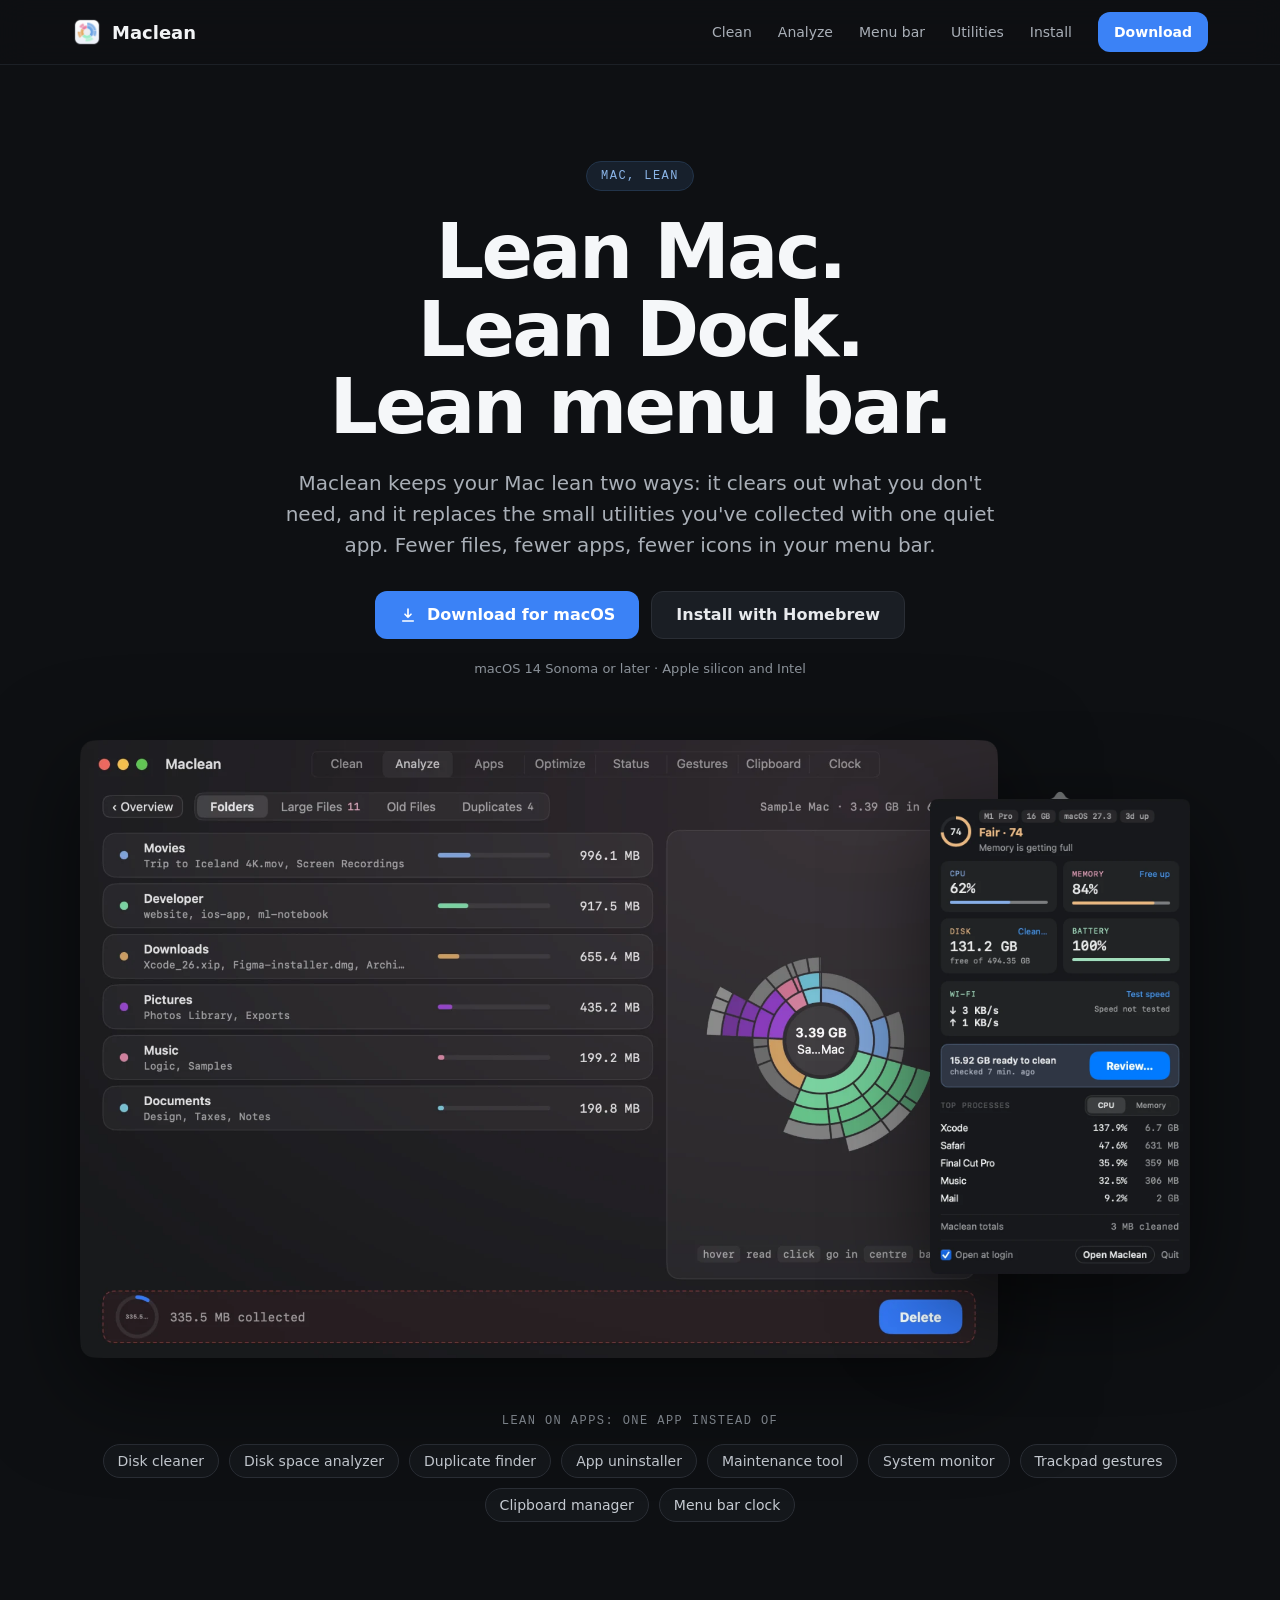
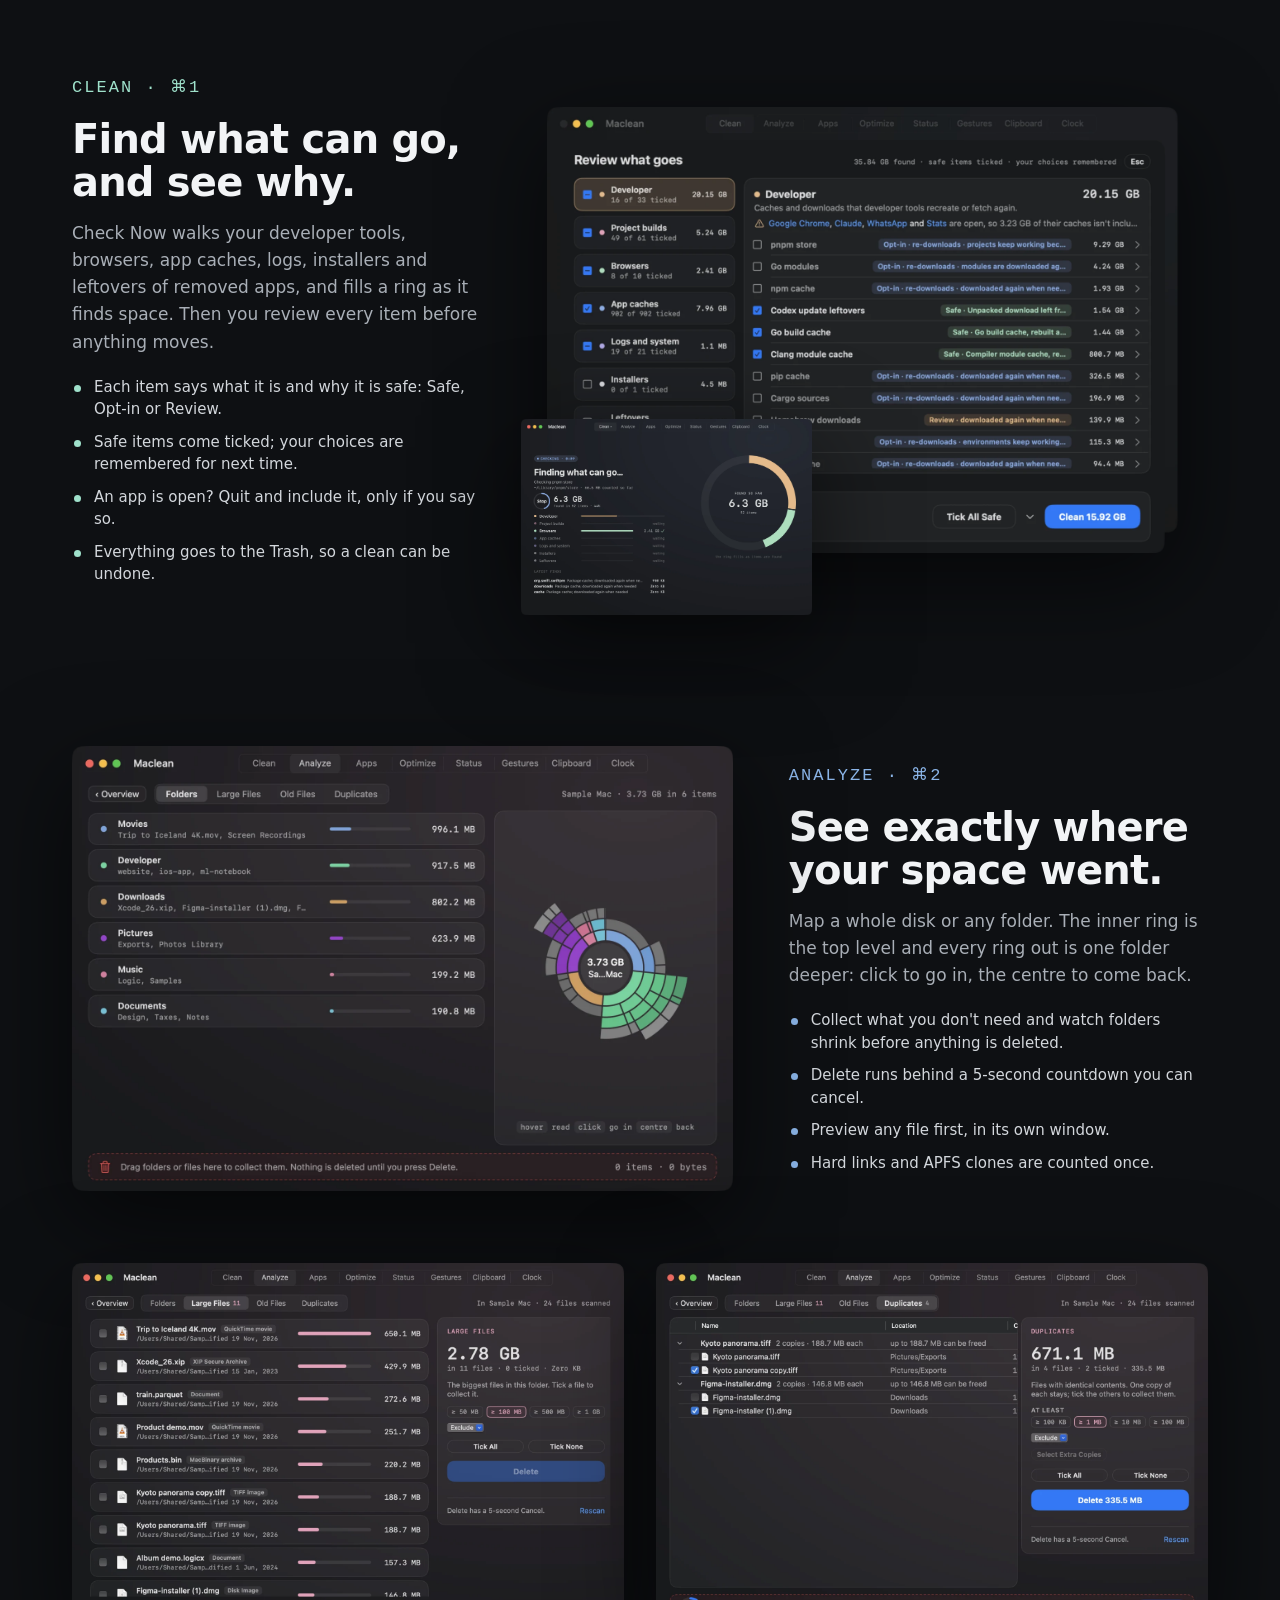
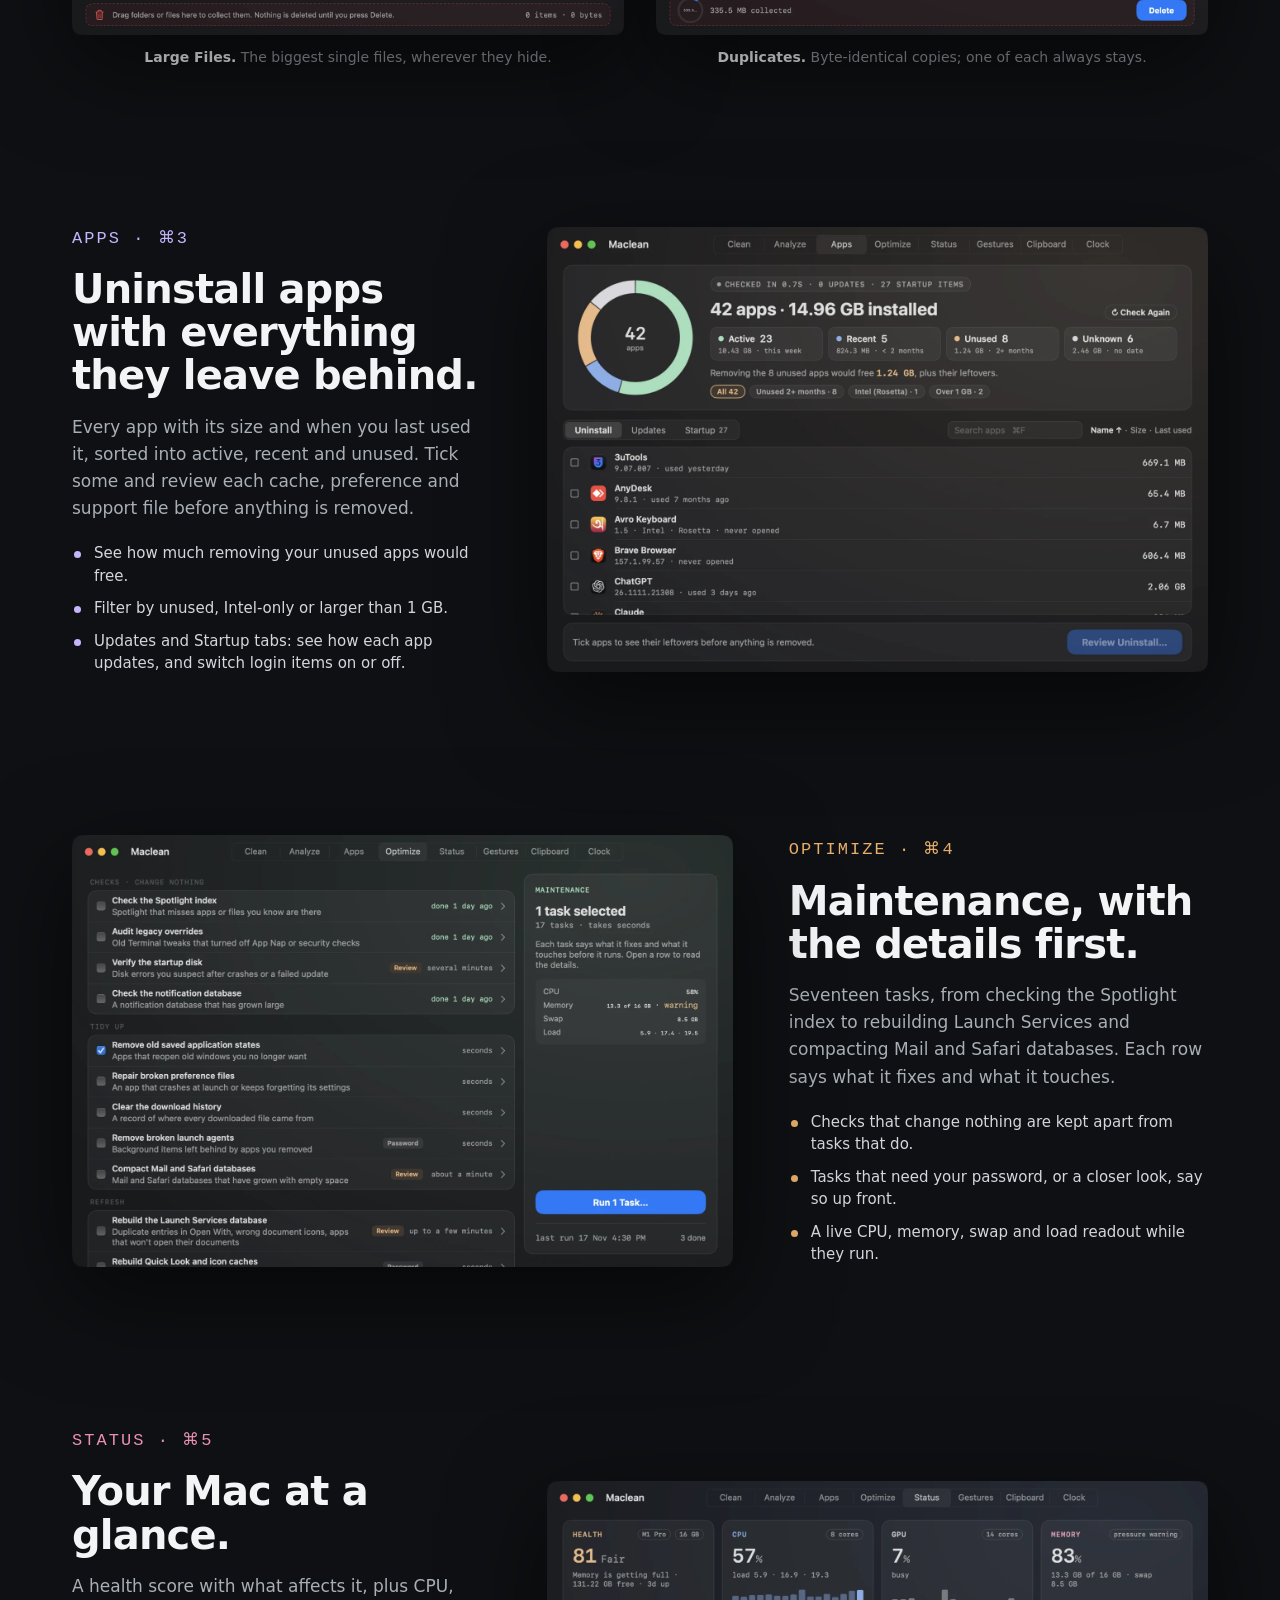
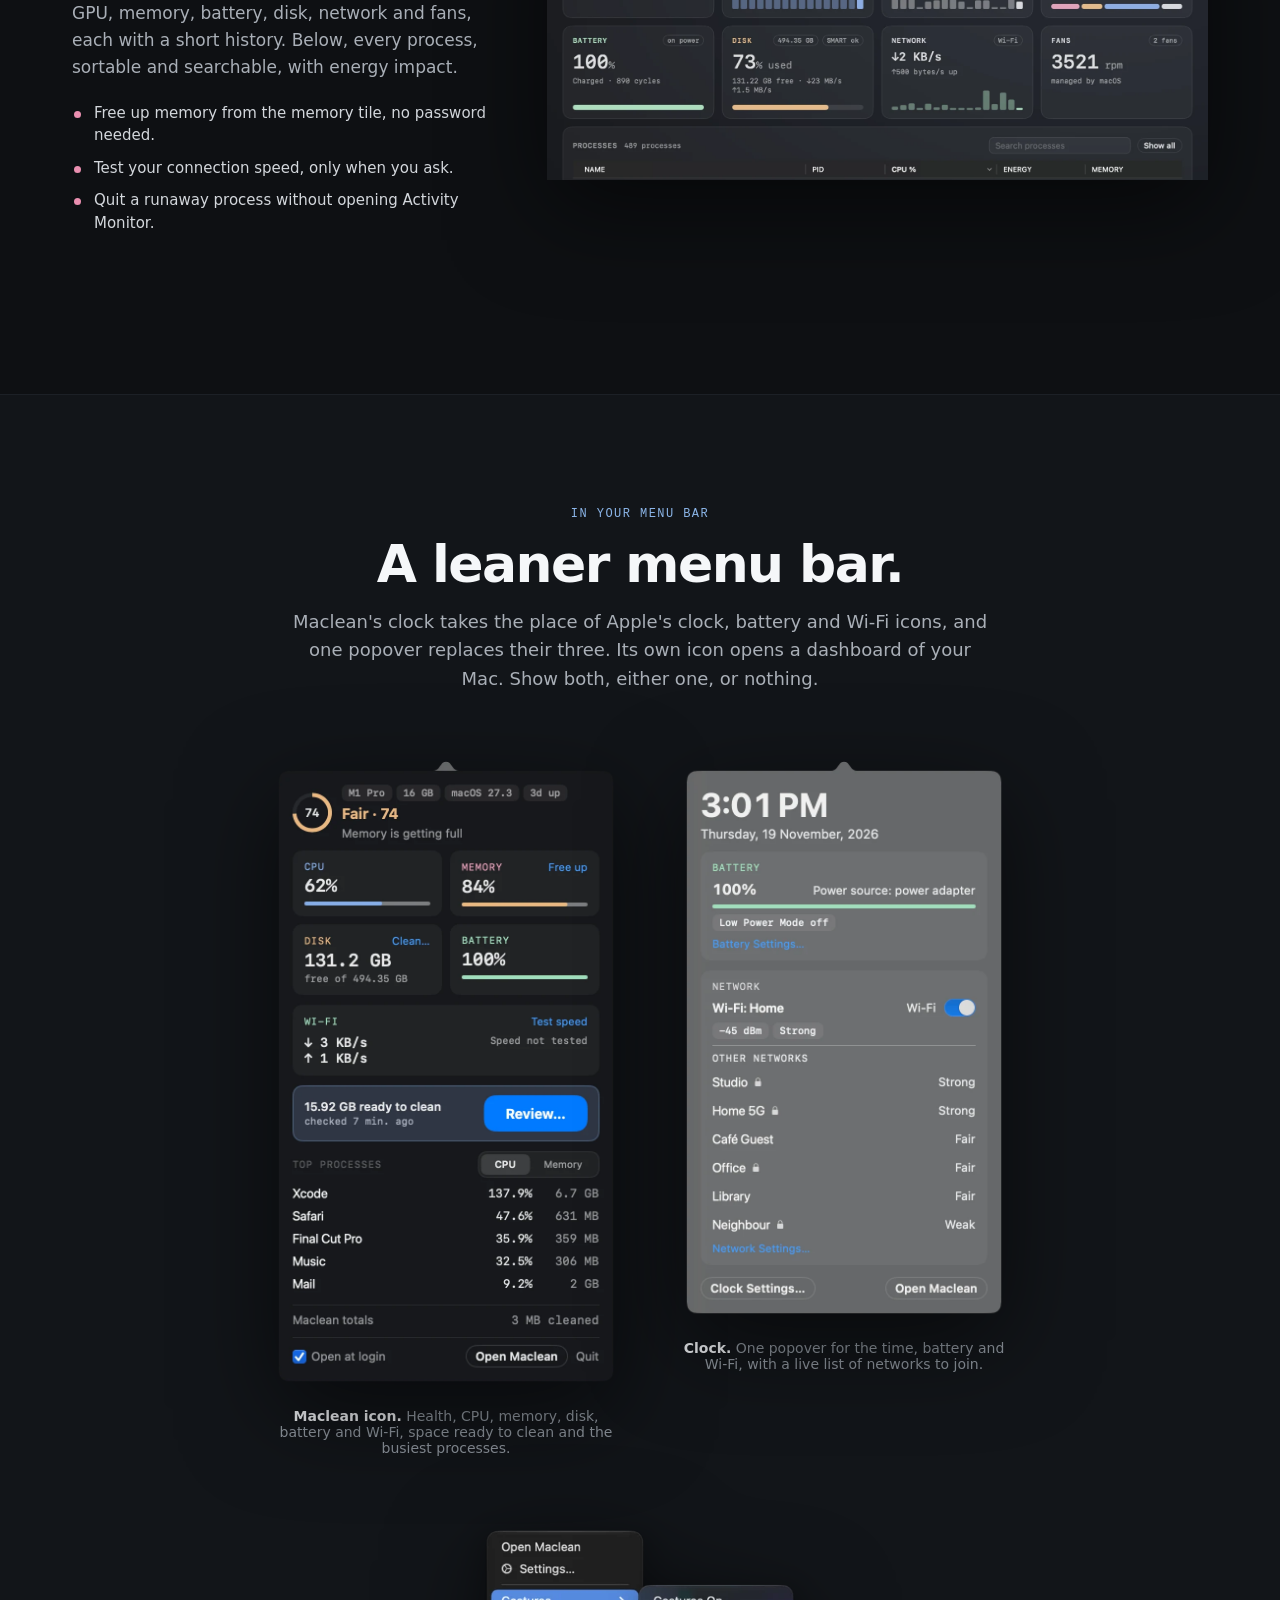
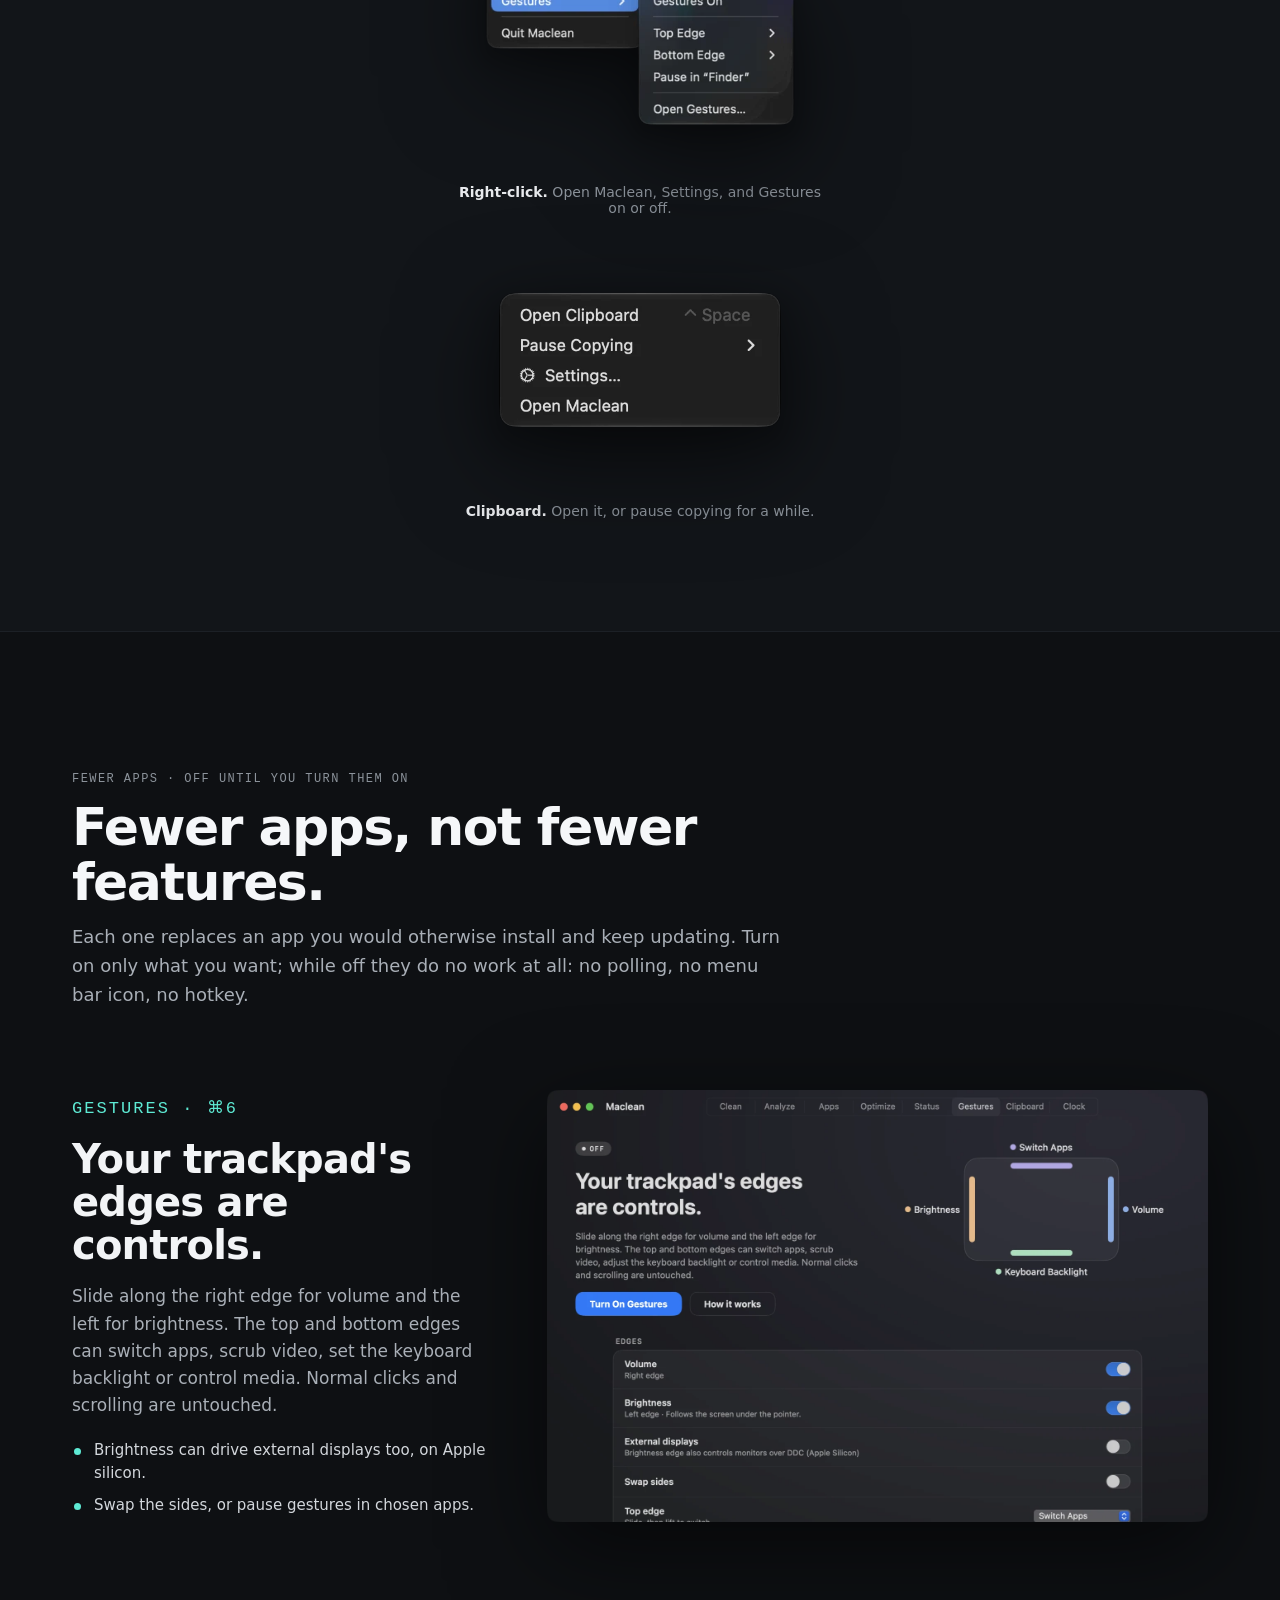
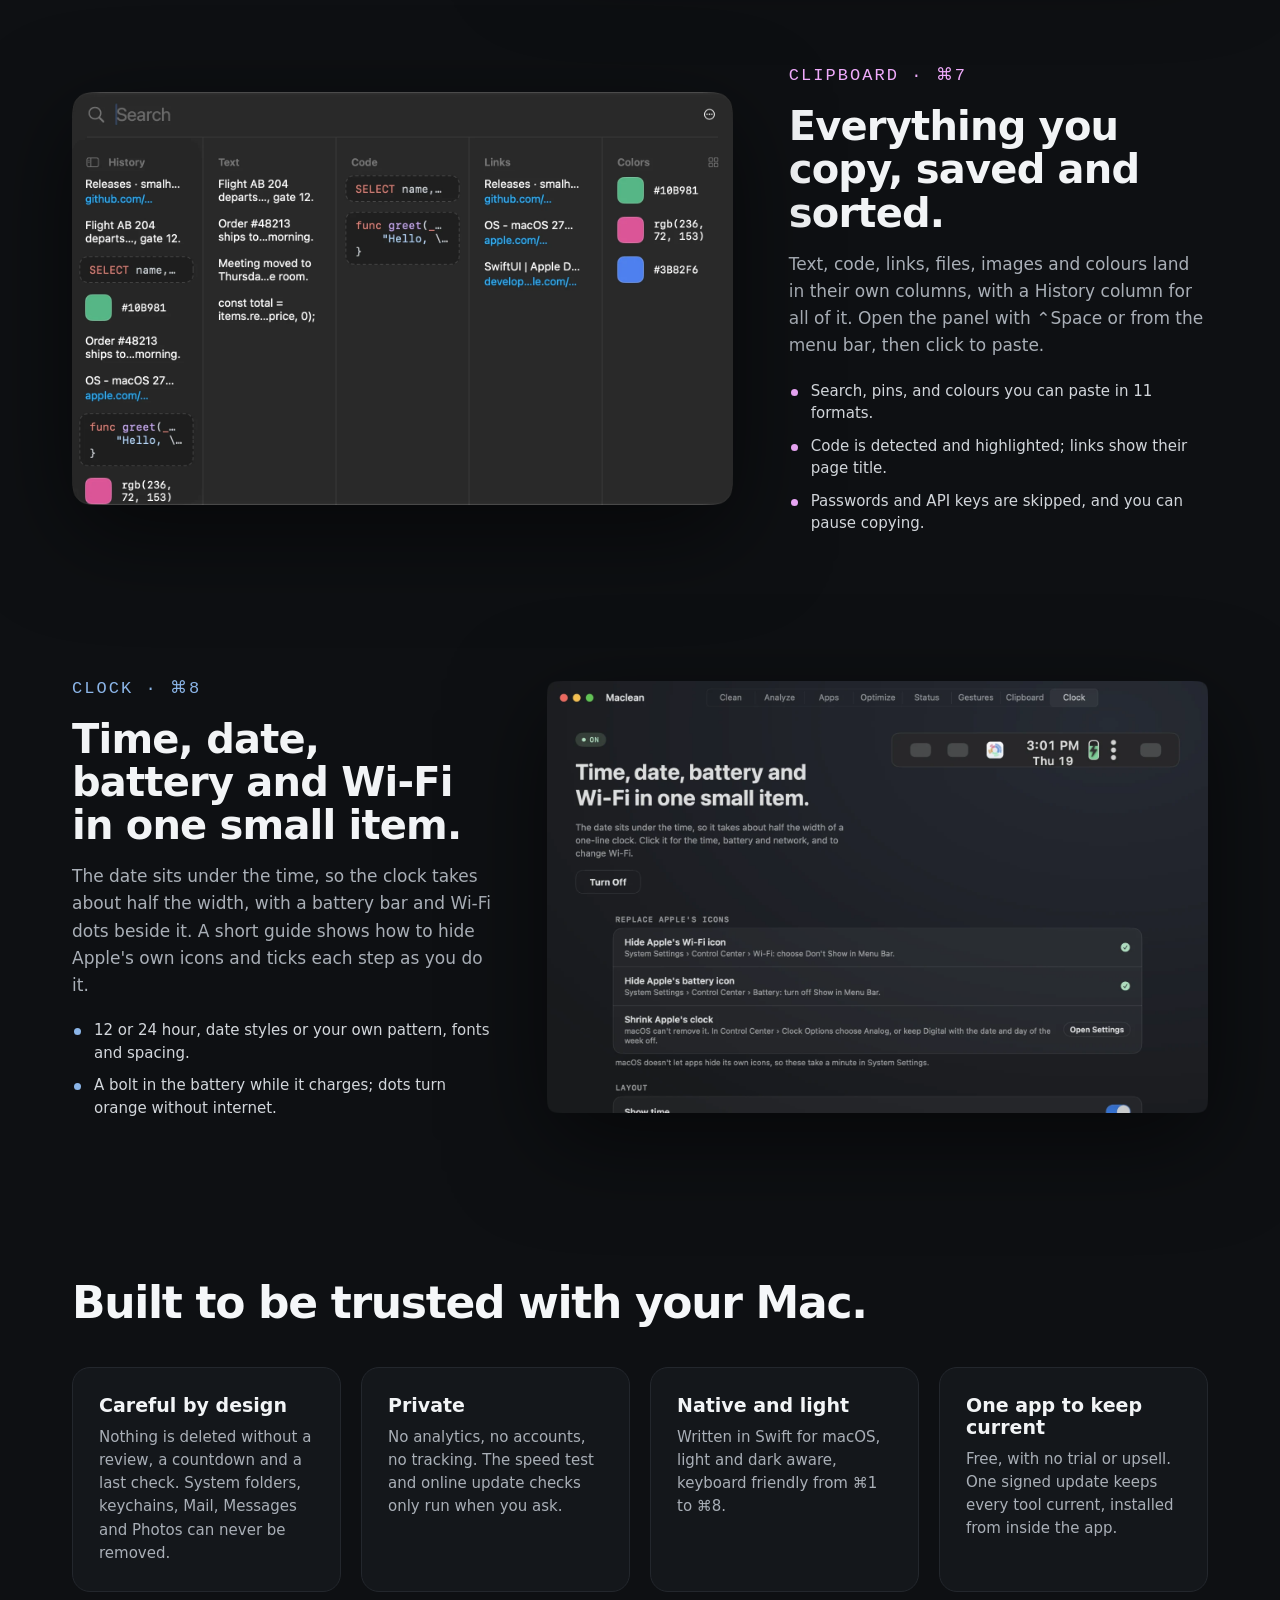
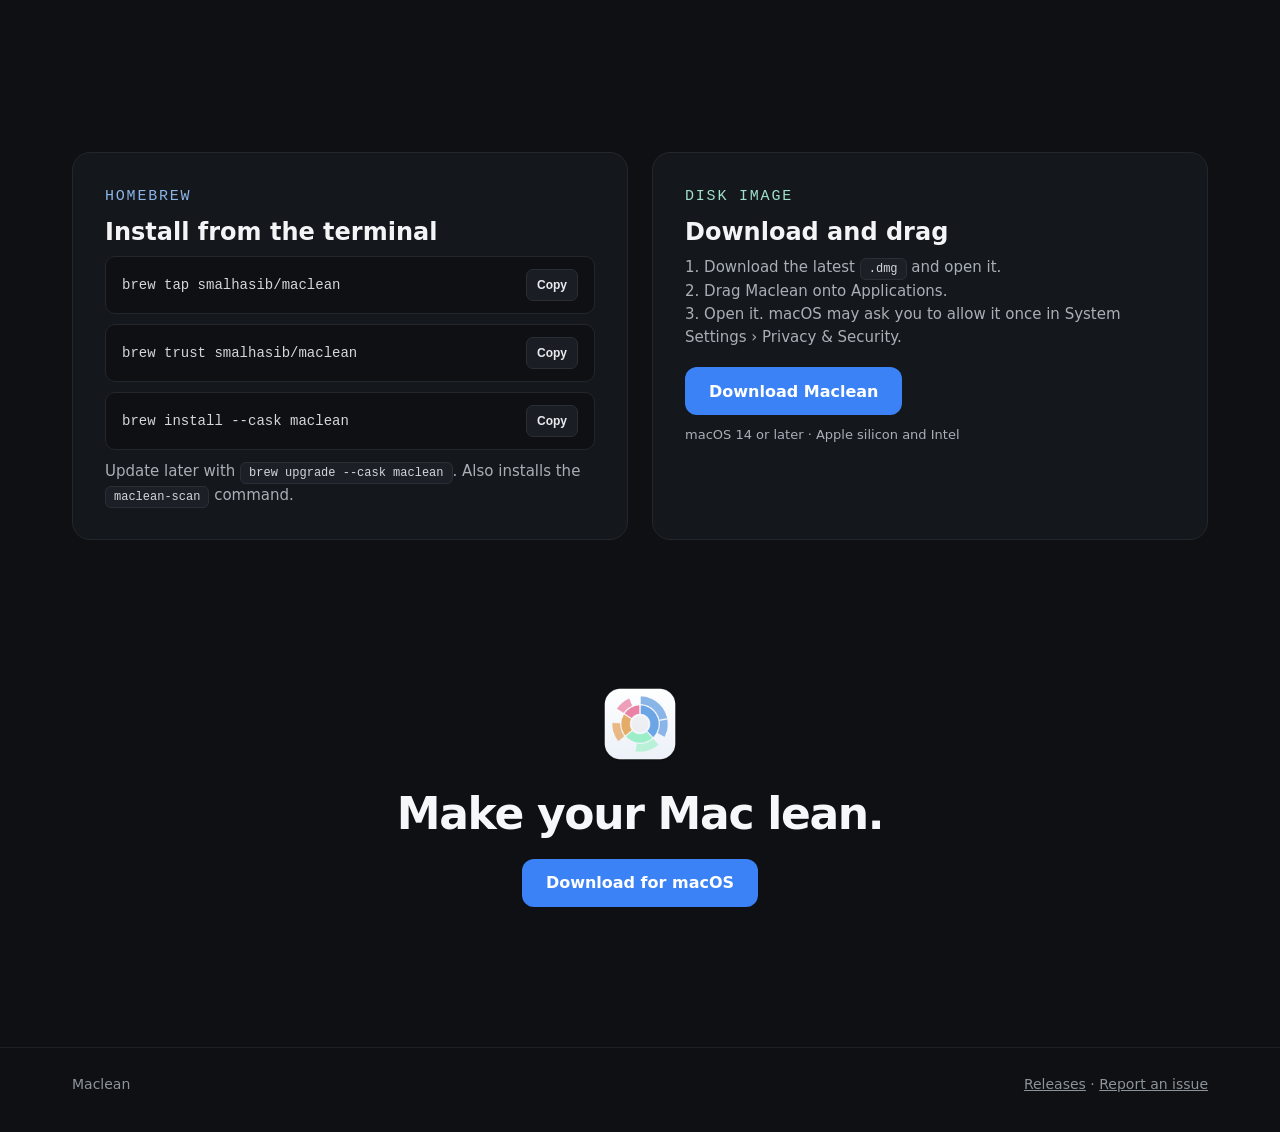
==== commit 23e3384c: "feat: reposition the site around a lean Mac" ====
--- a/index.html
+++ b/index.html
@@ -3,12 +3,12 @@
 <head>
 <meta charset="utf-8">
 <meta name="viewport" content="width=device-width, initial-scale=1">
-<title>Maclean: clean your Mac, retire six other apps</title>
-<meta name="description" content="Maclean is a free, native Mac app: disk cleaner and space analyzer, duplicate finder, app uninstaller, maintenance, system status, menu bar dashboard, trackpad gestures, clipboard history and a compact menu bar clock.">
+<title>Maclean: your Mac, lean</title>
+<meta name="description" content="Maclean keeps your Mac lean: fewer files and fewer apps. One free, native app: disk cleaner and space analyzer, duplicate finder, app uninstaller, maintenance, system status, menu bar dashboard, trackpad gestures, clipboard history and a compact menu bar clock.">
 <meta name="theme-color" content="#0E1013">
 <meta name="color-scheme" content="dark">
-<meta property="og:title" content="Maclean: clean your Mac, retire six other apps">
-<meta property="og:description" content="Disk cleaner, space analyzer, app uninstaller, system status, trackpad gestures, clipboard history and a menu bar clock in one free, native app.">
+<meta property="og:title" content="Maclean: your Mac, lean">
+<meta property="og:description" content="Fewer files, fewer apps: a disk cleaner, space analyzer, app uninstaller, system status, trackpad gestures, clipboard history and a menu bar clock in one free, native app.">
 <meta property="og:image" content="https://smalhasib.github.io/maclean/img/analyze-collect.webp">
 <meta property="og:url" content="https://smalhasib.github.io/maclean/">
 <link rel="icon" href="icon.png">
@@ -64,9 +64,9 @@
 
 <section style="padding: 96px 0 40px">
   <div class="wrap" style="display: flex; flex-direction: column; align-items: center; text-align: center; gap: 22px">
-    <p class="mono" style="margin: 0; padding: 7px 14px; border-radius: 999px; background: #17202C; color: #8BB5E8; border: 1px solid #22344A">Free · Native Swift · No telemetry</p>
-    <h1 class="hero-h1" style="margin: 0; font-size: 76px; line-height: 1.02; letter-spacing: -.035em; font-weight: 800; color: #F5F7F9; max-width: 980px">Clean your Mac. Then retire six other apps.</h1>
-    <p style="margin: 0; font-size: 20px; line-height: 1.55; color: #A9AFB7; max-width: 720px">Maclean finds what you can delete and shows where your space went. It also uninstalls apps, watches your system, turns your trackpad's edges into controls, keeps your clipboard history and gives you a better menu bar clock.</p>
+    <p class="mono" style="margin: 0; padding: 7px 14px; border-radius: 999px; background: #17202C; color: #8BB5E8; border: 1px solid #22344A">Mac, lean</p>
+    <h1 class="hero-h1" style="margin: 0; font-size: 76px; line-height: 1.02; letter-spacing: -.035em; font-weight: 800; color: #F5F7F9; max-width: 980px">Lean Mac.<br>Lean Dock.<br>Lean menu bar.</h1>
+    <p style="margin: 0; font-size: 20px; line-height: 1.55; color: #A9AFB7; max-width: 720px">Maclean keeps your Mac lean two ways: it clears out what you don't need, and it replaces the small utilities you've collected with one quiet app. Fewer files, fewer apps, fewer icons in your menu bar.</p>
     <div style="display: flex; flex-wrap: wrap; gap: 12px; justify-content: center; margin-top: 8px">
       <a class="btn" id="download" href="https://github.com/smalhasib/maclean/releases/latest" rel="noopener" style="background: #3B82F6; color: #FFFFFF">
         <svg aria-hidden="true" width="18" height="18" viewBox="0 0 24 24" fill="none" stroke="currentColor" stroke-width="2.2" stroke-linecap="round" stroke-linejoin="round"><path d="M12 4v11m0 0-4-4m4 4 4-4M5 20h14"></path></svg>
@@ -85,7 +85,7 @@
   </div>
 
   <div class="wrap" style="margin-top: 56px; display: flex; flex-direction: column; align-items: center; gap: 16px">
-    <p class="mono" style="margin: 0; color: #8C939B">One app instead of</p>
+    <p class="mono" style="margin: 0; color: #8C939B">Lean on apps: one app instead of</p>
     <div style="display: flex; flex-wrap: wrap; justify-content: center; gap: 10px">
       <span class="chip">Disk cleaner</span><span class="chip">Disk space analyzer</span><span class="chip">Duplicate finder</span><span class="chip">App uninstaller</span><span class="chip">Maintenance tool</span><span class="chip">System monitor</span><span class="chip">Trackpad gestures</span><span class="chip">Clipboard manager</span><span class="chip">Menu bar clock</span>
     </div>
@@ -198,8 +198,8 @@
 <section id="menubar" style="margin-top: 160px; padding: 112px 0; background: #121519; border-top: 1px solid #1C2026; border-bottom: 1px solid #1C2026">
   <div class="wrap" style="display: flex; flex-direction: column; align-items: center; text-align: center; gap: 16px">
     <p class="mono" style="margin: 0; color: #8BB5E8">In your menu bar</p>
-    <h2 style="margin: 0; font-size: 52px; line-height: 1.05; letter-spacing: -.03em; font-weight: 800; color: #F5F7F9; max-width: 860px">Everything important, one click away.</h2>
-    <p style="margin: 0; font-size: 18px; line-height: 1.6; color: #A9AFB7; max-width: 700px">Maclean lives in the menu bar too. Its icon opens a dashboard of your Mac; the clock opens your time, battery and network in one place. Pick what shows in Settings: Maclean and the clock, either one, or nothing.</p>
+    <h2 style="margin: 0; font-size: 52px; line-height: 1.05; letter-spacing: -.03em; font-weight: 800; color: #F5F7F9; max-width: 860px">A leaner menu bar.</h2>
+    <p style="margin: 0; font-size: 18px; line-height: 1.6; color: #A9AFB7; max-width: 700px">Maclean's clock takes the place of Apple's clock, battery and Wi‑Fi icons, and one popover replaces their three. Its own icon opens a dashboard of your Mac. Show both, either one, or nothing.</p>
   </div>
   <div class="wrap" style="margin-top: 64px; display: flex; flex-wrap: wrap; gap: 48px; justify-content: center; align-items: flex-start">
     <figure style="margin: 0; flex: 0 1 360px; min-width: 0">
@@ -225,9 +225,9 @@
 
 <section id="utilities" style="padding: 140px 0 0">
   <div class="wrap" style="display: flex; flex-direction: column; gap: 14px; max-width: 1200px">
-    <p class="mono" style="margin: 0; color: #8C939B">Optional utilities · off until you turn them on</p>
-    <h2 style="margin: 0; font-size: 52px; line-height: 1.05; letter-spacing: -.03em; font-weight: 800; color: #F5F7F9; max-width: 860px">Small tools you'd otherwise buy separately.</h2>
-    <p style="margin: 0; font-size: 18px; line-height: 1.6; color: #A9AFB7; max-width: 720px">Turn on only what you want. While off they do no work at all: no polling, no menu bar icon, no hotkey.</p>
+    <p class="mono" style="margin: 0; color: #8C939B">Fewer apps · off until you turn them on</p>
+    <h2 style="margin: 0; font-size: 52px; line-height: 1.05; letter-spacing: -.03em; font-weight: 800; color: #F5F7F9; max-width: 860px">Fewer apps, not fewer features.</h2>
+    <p style="margin: 0; font-size: 18px; line-height: 1.6; color: #A9AFB7; max-width: 720px">Each one replaces an app you would otherwise install and keep updating. Turn on only what you want; while off they do no work at all: no polling, no menu bar icon, no hotkey.</p>
   </div>
 
   <div class="wrap feature" style="margin-top: 80px; --tone: #5EEAD4">
@@ -284,7 +284,7 @@
       <div class="card"><h4>Careful by design</h4><p>Nothing is deleted without a review, a countdown and a last check. System folders, keychains, Mail, Messages and Photos can never be removed.</p></div>
       <div class="card"><h4>Private</h4><p>No analytics, no accounts, no tracking. The speed test and online update checks only run when you ask.</p></div>
       <div class="card"><h4>Native and light</h4><p>Written in Swift for macOS, light and dark aware, keyboard friendly from ⌘1 to ⌘8.</p></div>
-      <div class="card"><h4>Free, and keeps itself current</h4><p>No trial, no upsell. Signed updates install themselves from inside the app.</p></div>
+      <div class="card"><h4>One app to keep current</h4><p>Free, with no trial or upsell. One signed update keeps every tool current, installed from inside the app.</p></div>
     </div>
   </div>
 </section>
@@ -312,7 +312,7 @@
 <section style="padding: 140px 0 0">
   <div class="wrap" style="display: flex; flex-direction: column; align-items: center; text-align: center; gap: 20px">
     <img src="icon.png" alt="" style="width: 88px; height: 88px; border-radius: 20px">
-    <h2 style="margin: 0; font-size: 44px; letter-spacing: -.03em; font-weight: 800; color: #F5F7F9">A lighter Mac in a minute.</h2>
+    <h2 style="margin: 0; font-size: 44px; letter-spacing: -.03em; font-weight: 800; color: #F5F7F9">Make your Mac lean.</h2>
     <a class="btn" href="https://github.com/smalhasib/maclean/releases/latest" rel="noopener" style="background: #3B82F6; color: #FFFFFF">Download for macOS</a>
   </div>
 </section>
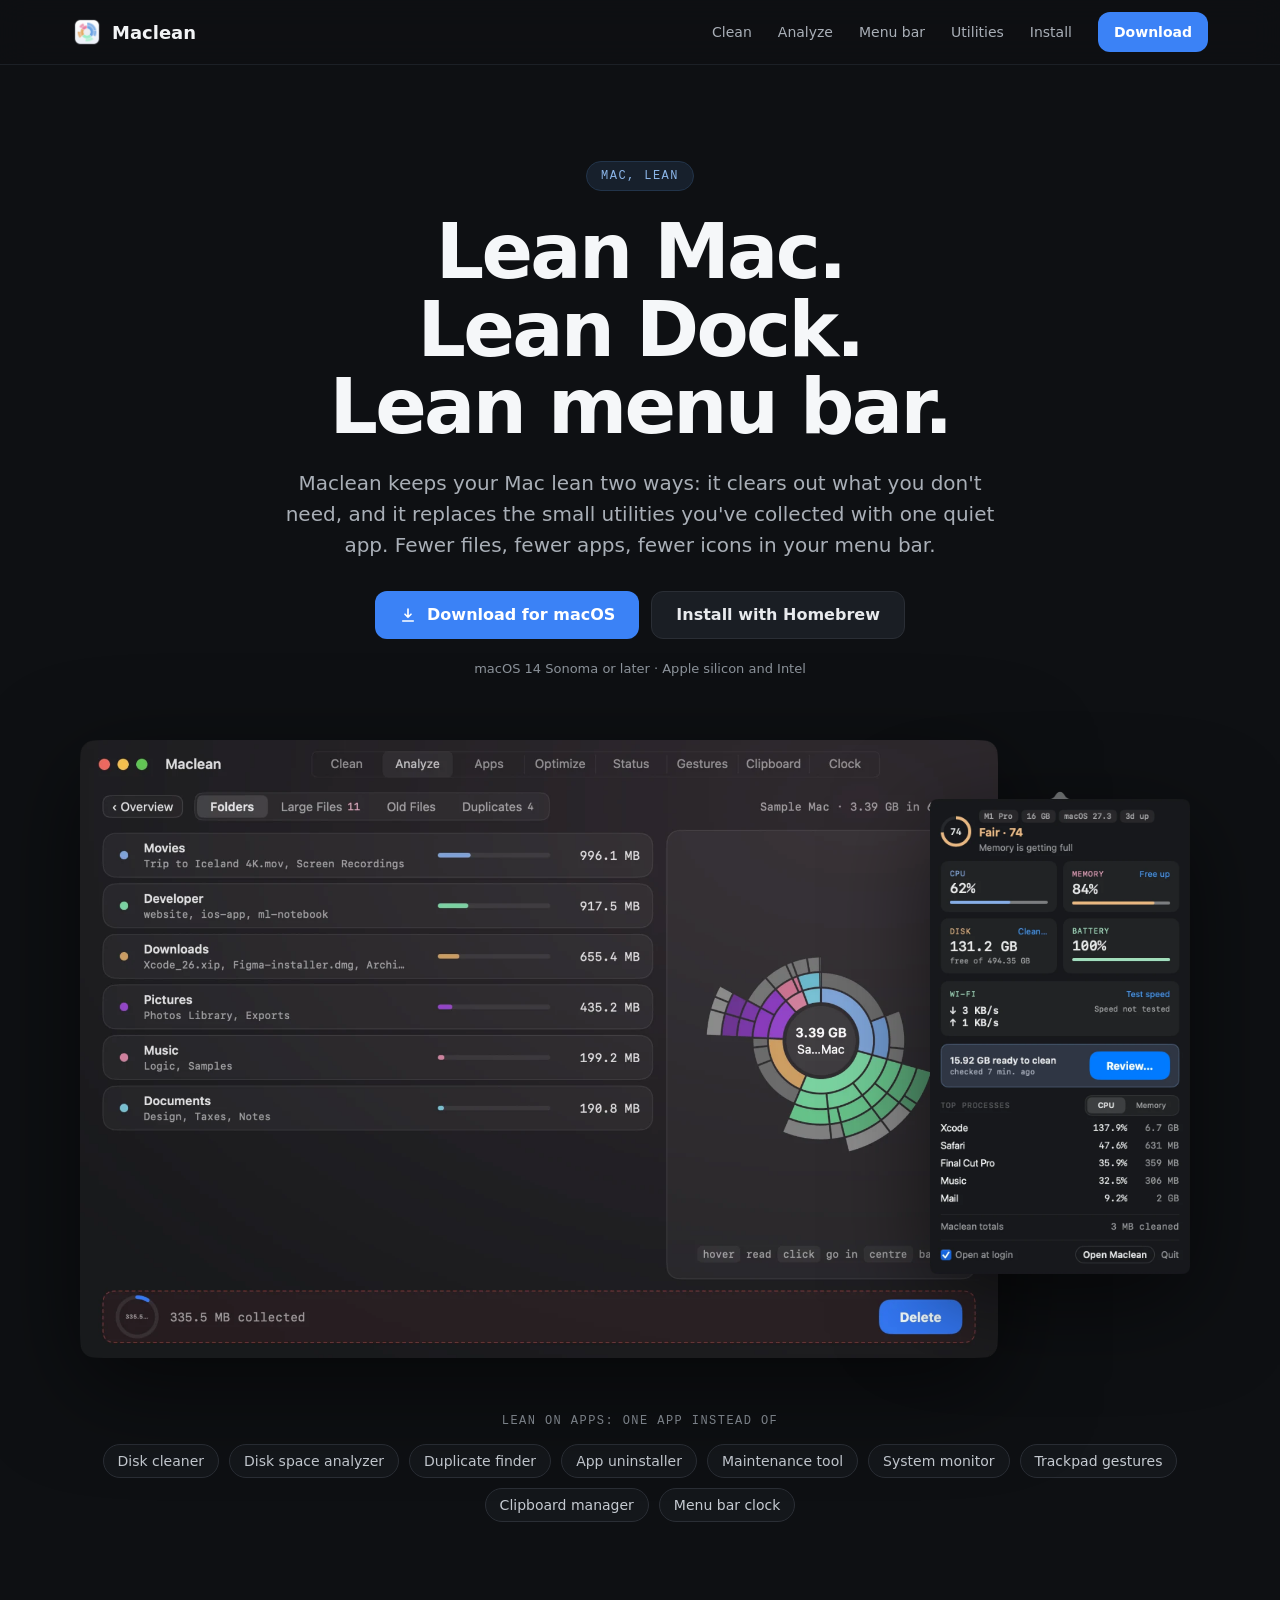
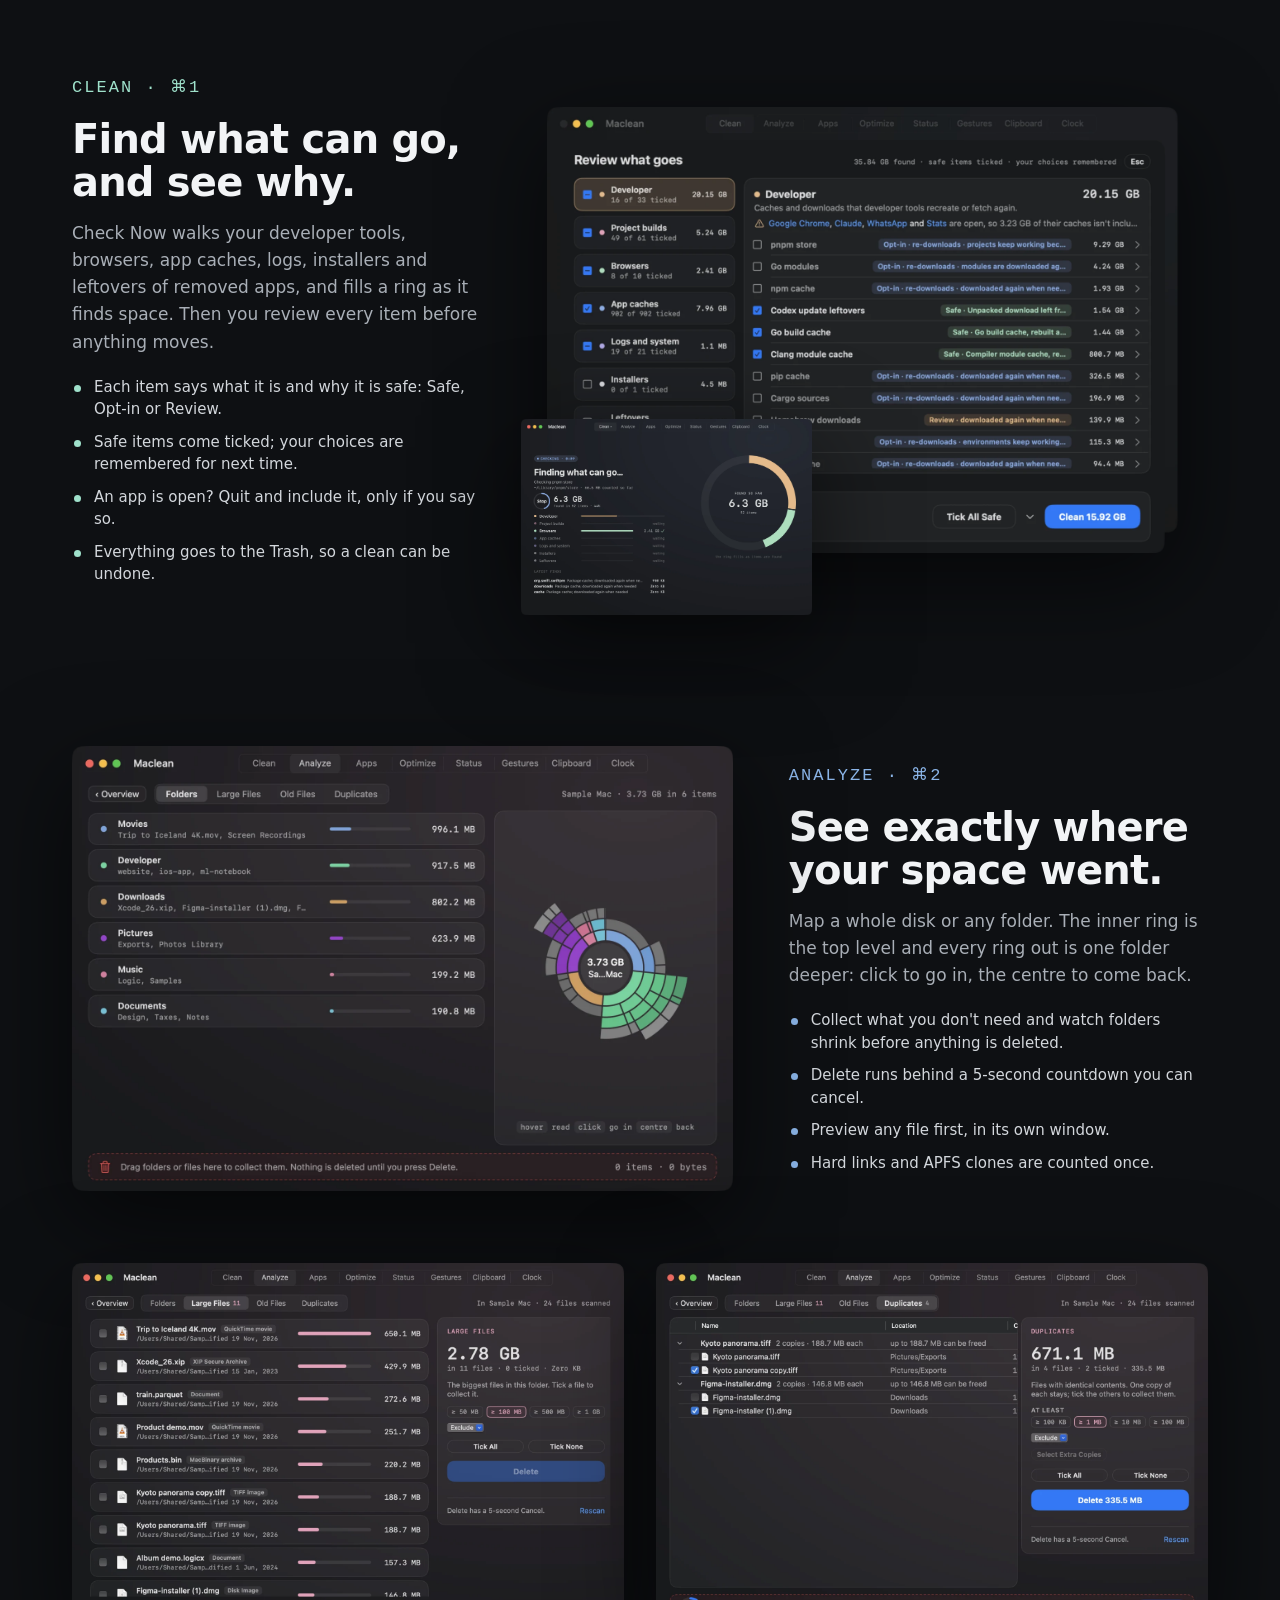
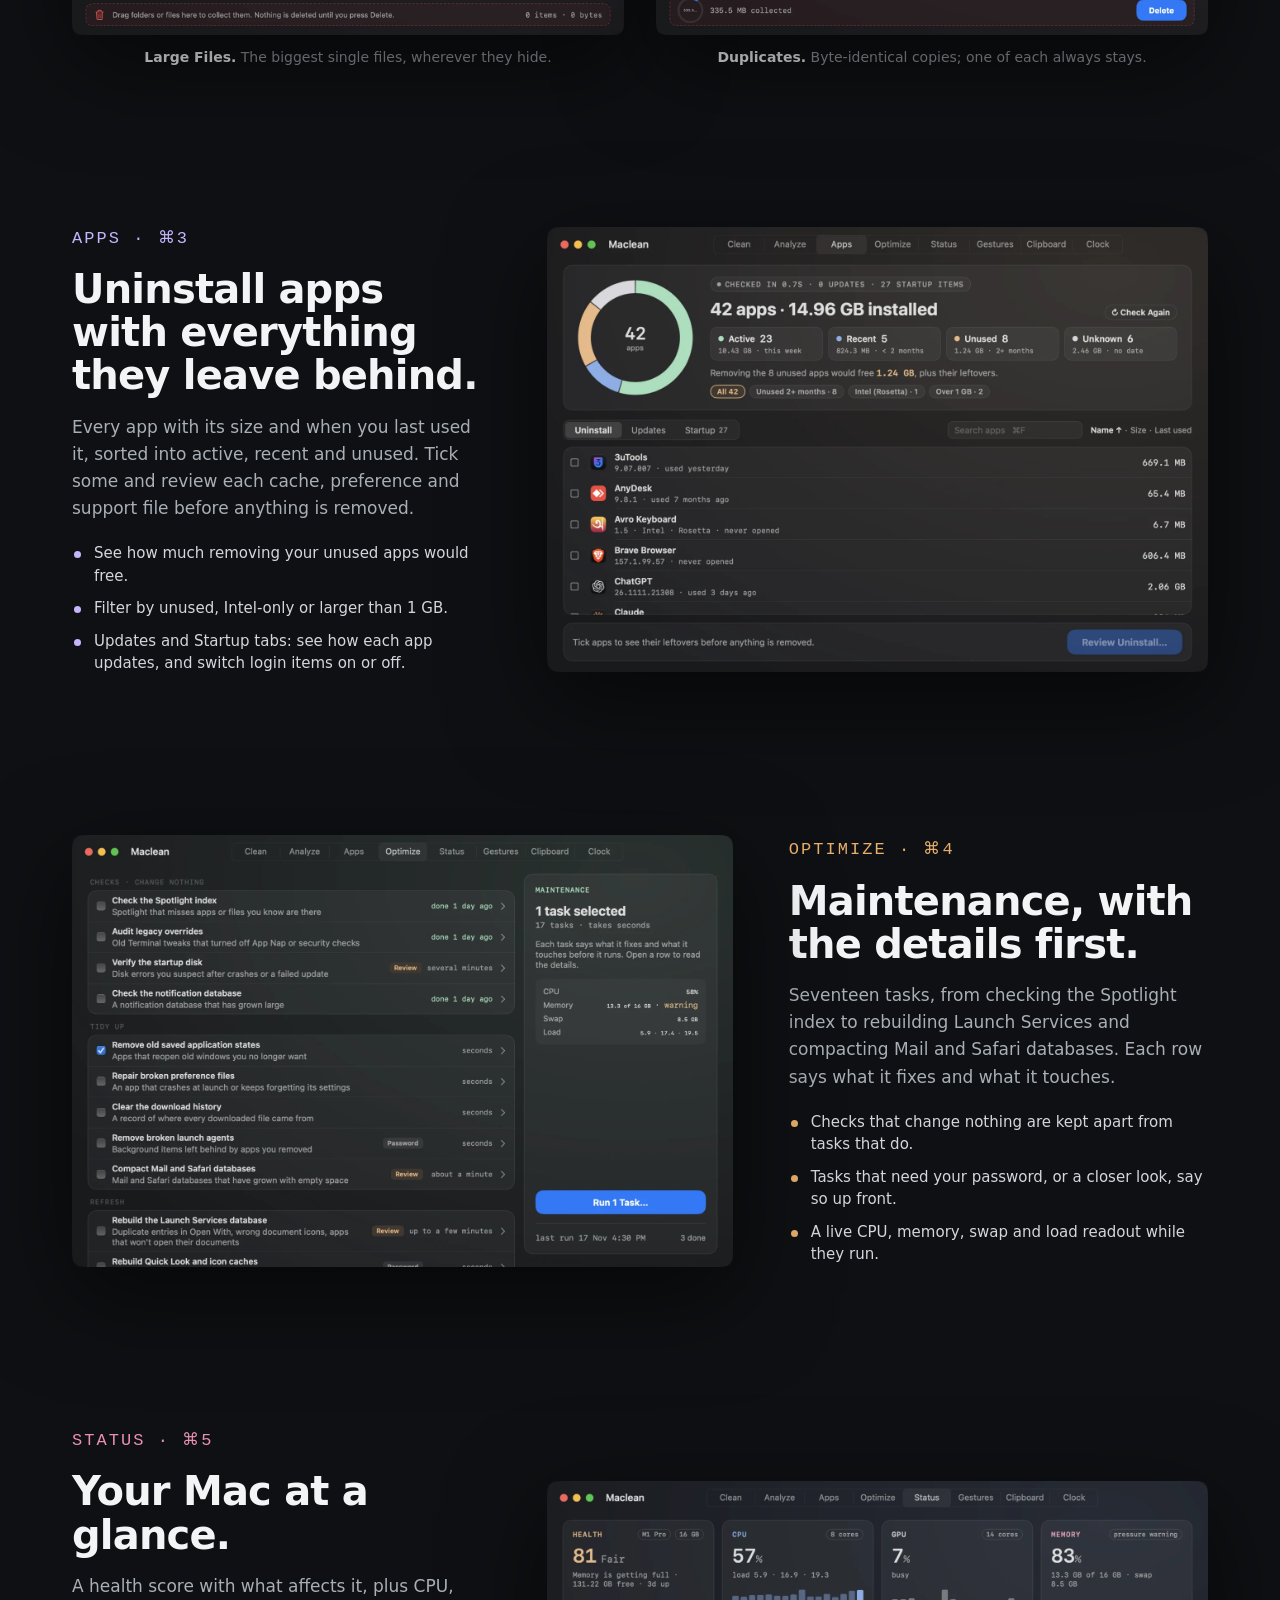
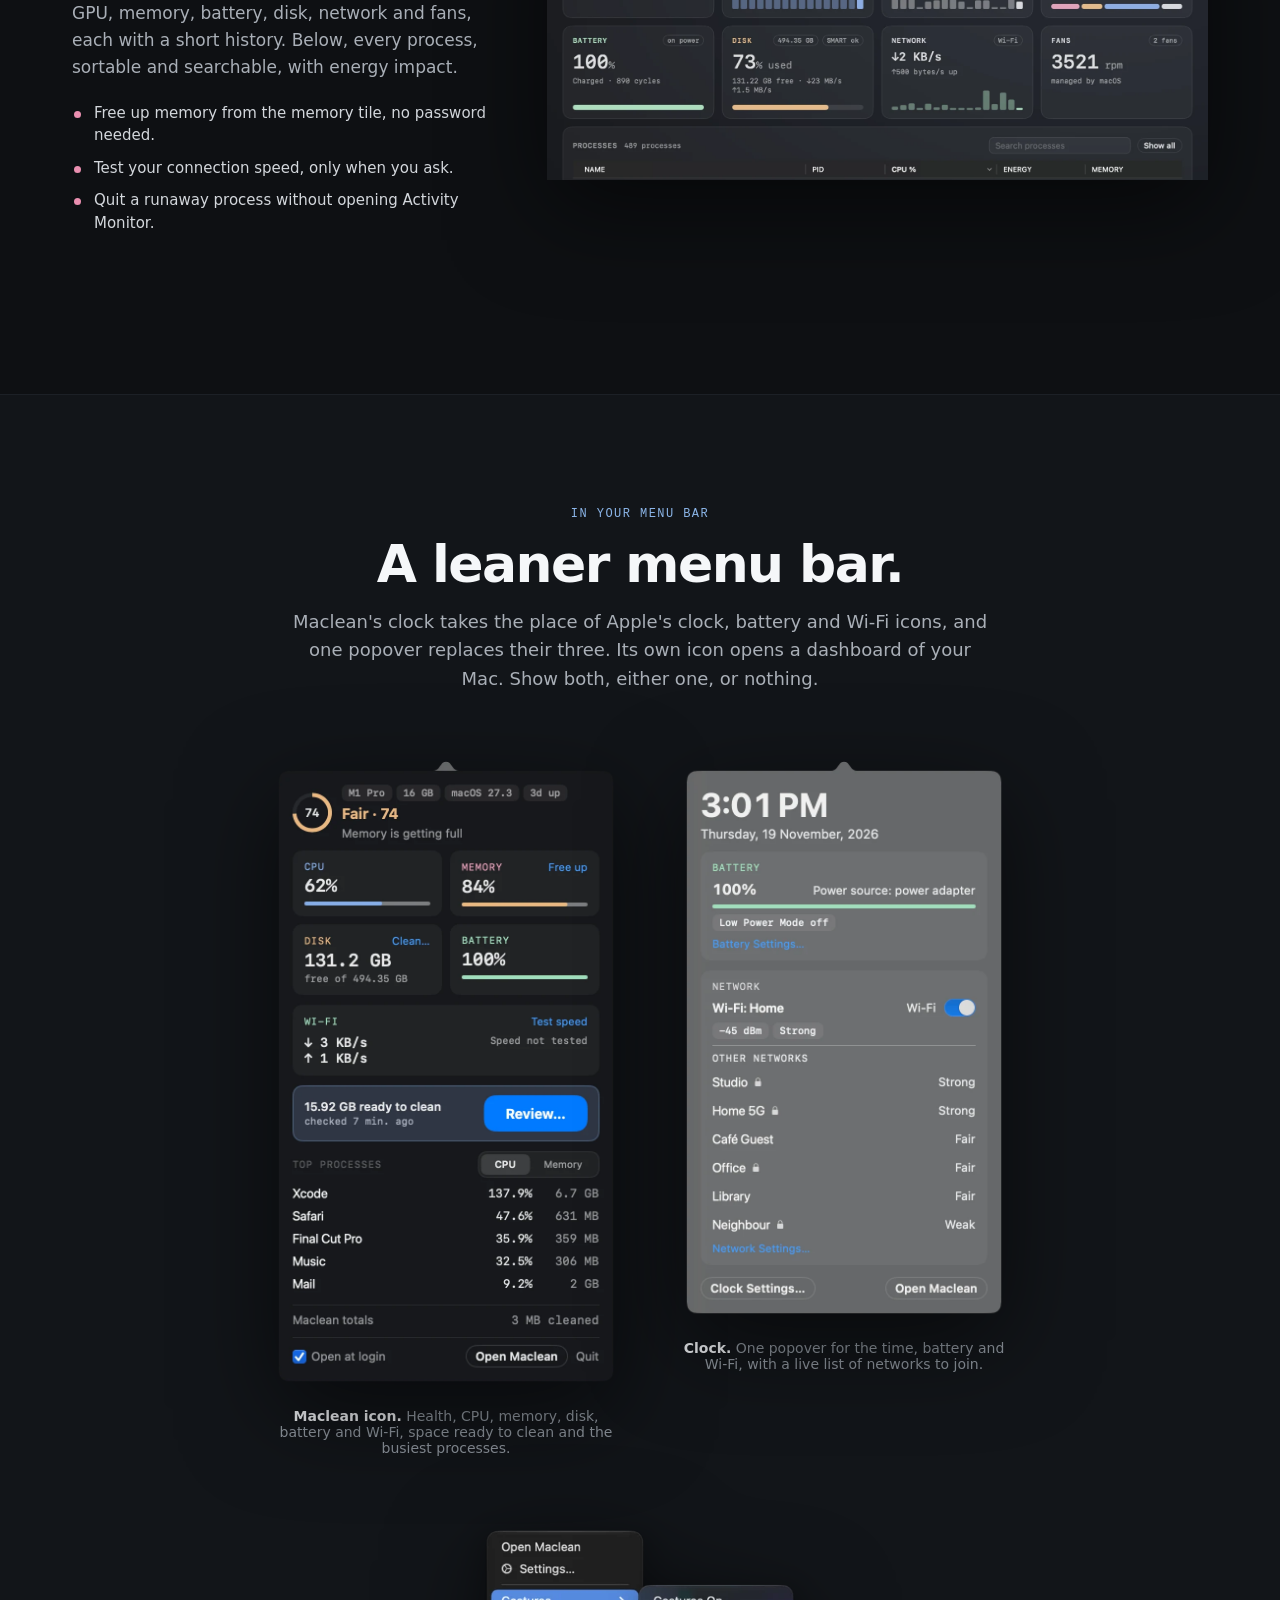
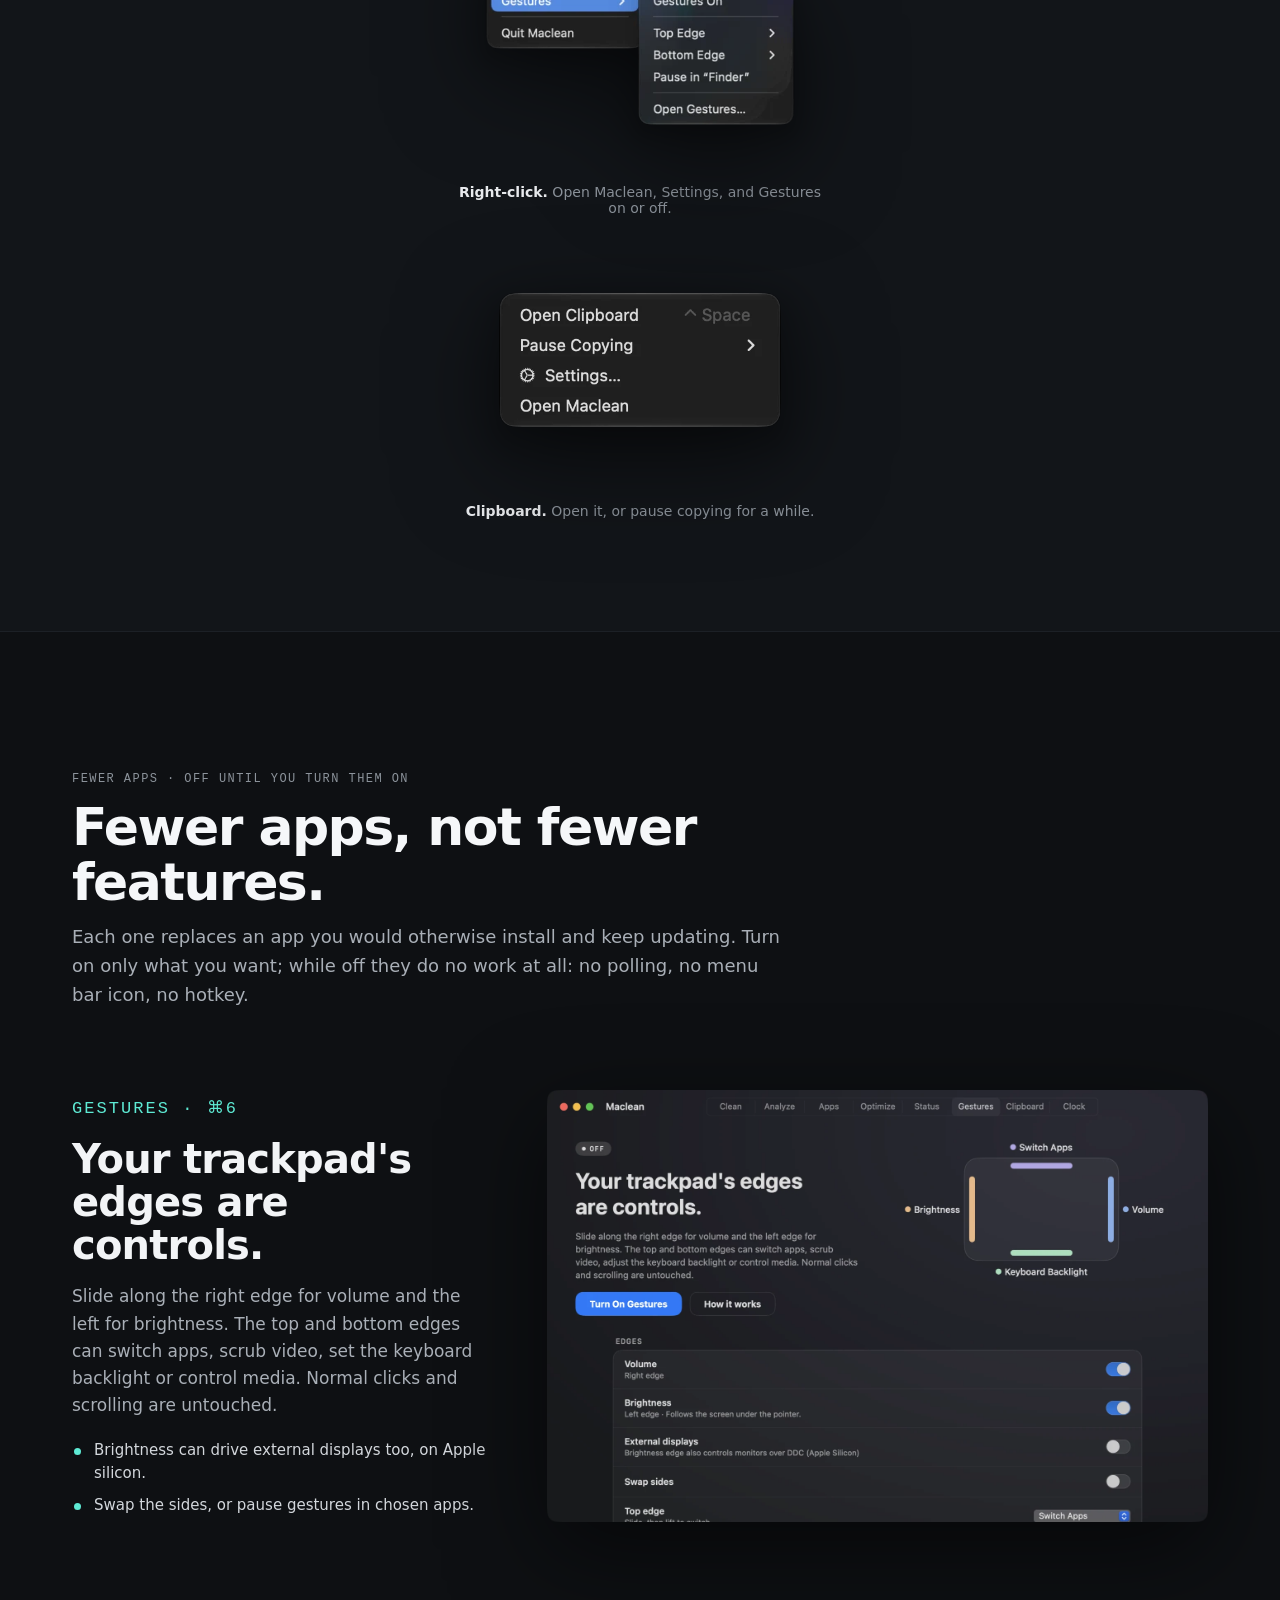
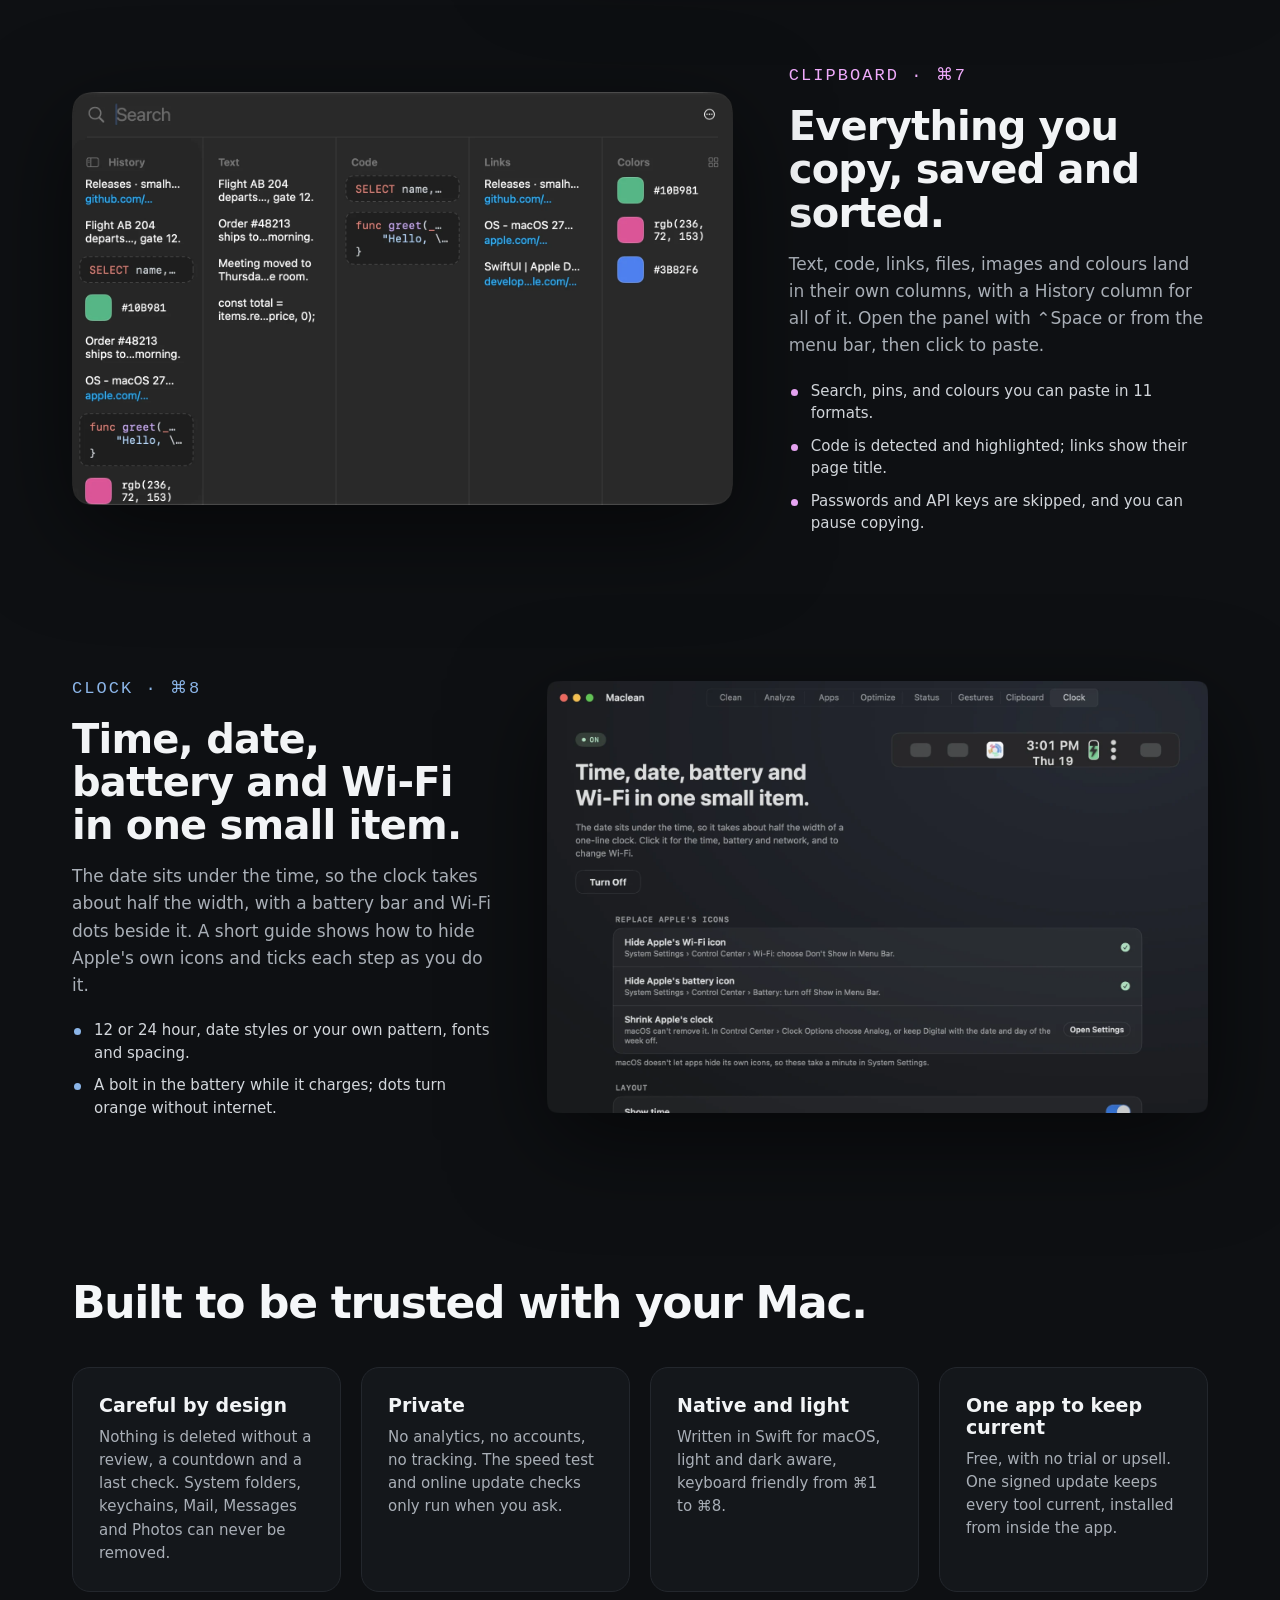
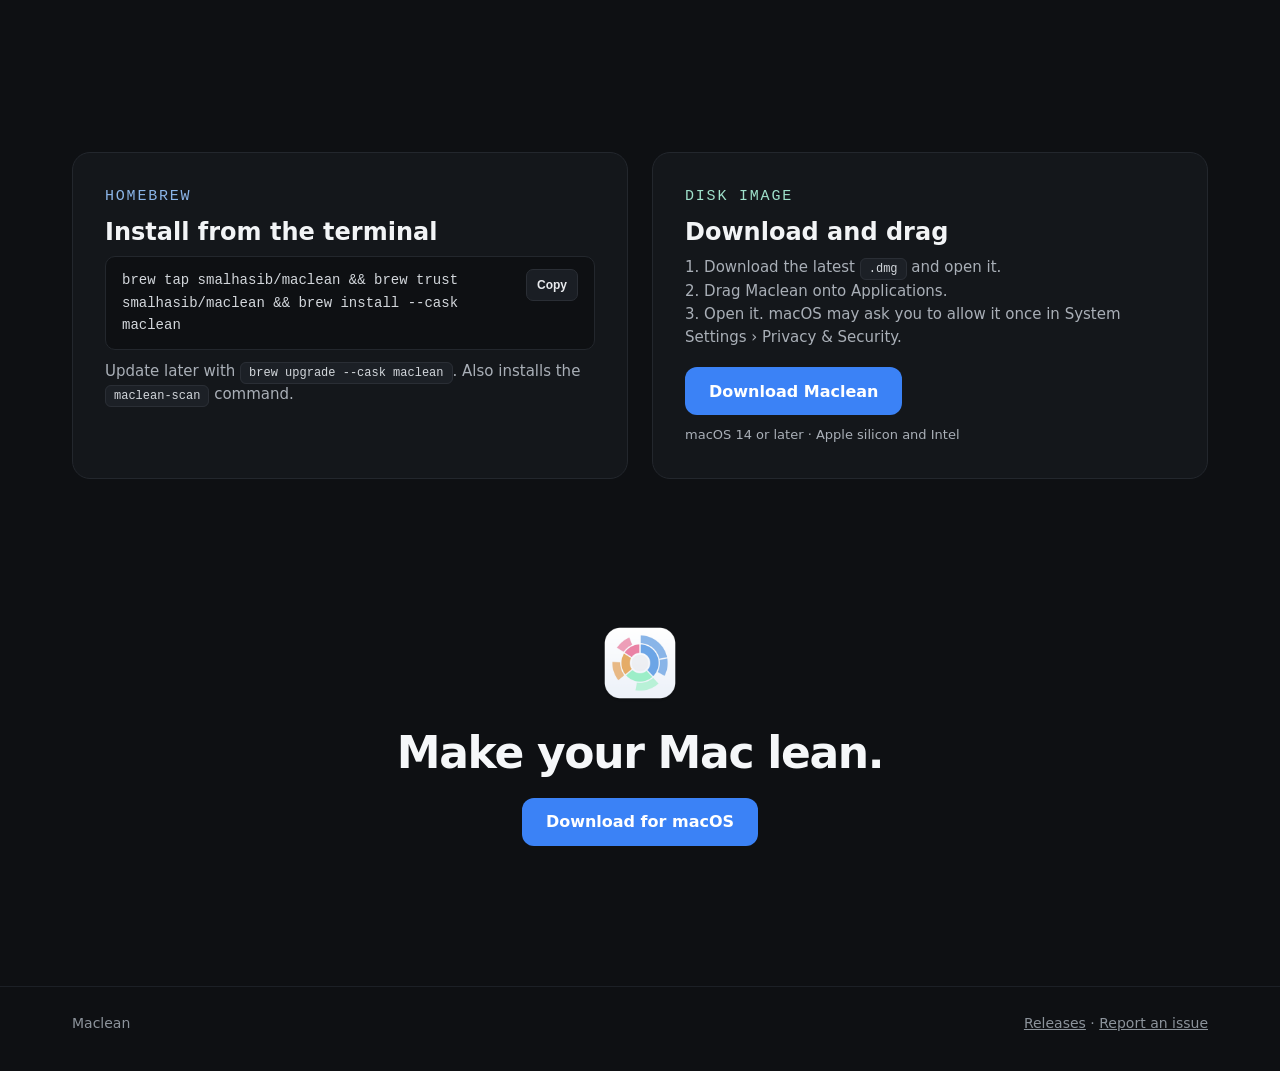
==== commit a3cf8ebc: "feat: one copyable Homebrew install command" ====
--- a/index.html
+++ b/index.html
@@ -294,9 +294,7 @@
     <div class="card" style="flex: 1 1 420px; min-width: 0; padding: 32px">
       <p class="mono" style="margin: 0; color: #8BB5E8">Homebrew</p>
       <h4 style="font-size: 24px">Install from the terminal</h4>
-      <div class="code"><span>brew tap smalhasib/maclean</span><button data-copy="brew tap smalhasib/maclean" aria-label="Copy brew tap smalhasib/maclean" style="font: 600 12px -apple-system, sans-serif; padding: 6px 10px; border-radius: 7px; border: 1px solid #2A2E35; background: #1A1E24; color: #E8EAED; min-height: 32px">Copy</button></div>
-      <div class="code"><span>brew trust smalhasib/maclean</span><button data-copy="brew trust smalhasib/maclean" aria-label="Copy brew trust smalhasib/maclean" style="font: 600 12px -apple-system, sans-serif; padding: 6px 10px; border-radius: 7px; border: 1px solid #2A2E35; background: #1A1E24; color: #E8EAED; min-height: 32px">Copy</button></div>
-      <div class="code"><span>brew install --cask maclean</span><button data-copy="brew install --cask maclean" aria-label="Copy brew install --cask maclean" style="font: 600 12px -apple-system, sans-serif; padding: 6px 10px; border-radius: 7px; border: 1px solid #2A2E35; background: #1A1E24; color: #E8EAED; min-height: 32px">Copy</button></div>
+      <div class="code" style="align-items: flex-start"><span style="min-width: 0; overflow-wrap: anywhere; line-height: 1.6">brew tap smalhasib/maclean &amp;&amp; brew trust smalhasib/maclean &amp;&amp; brew install --cask maclean</span><button data-copy="brew tap smalhasib/maclean && brew trust smalhasib/maclean && brew install --cask maclean" aria-label="Copy the install command" style="font: 600 12px -apple-system, sans-serif; padding: 6px 10px; border-radius: 7px; border: 1px solid #2A2E35; background: #1A1E24; color: #E8EAED; min-height: 32px; flex: none">Copy</button></div>
       <p>Update later with <span class="kbd">brew upgrade --cask maclean</span>. Also installs the <span class="kbd">maclean-scan</span> command.</p>
     </div>
     <div class="card" style="flex: 1 1 420px; min-width: 0; padding: 32px">
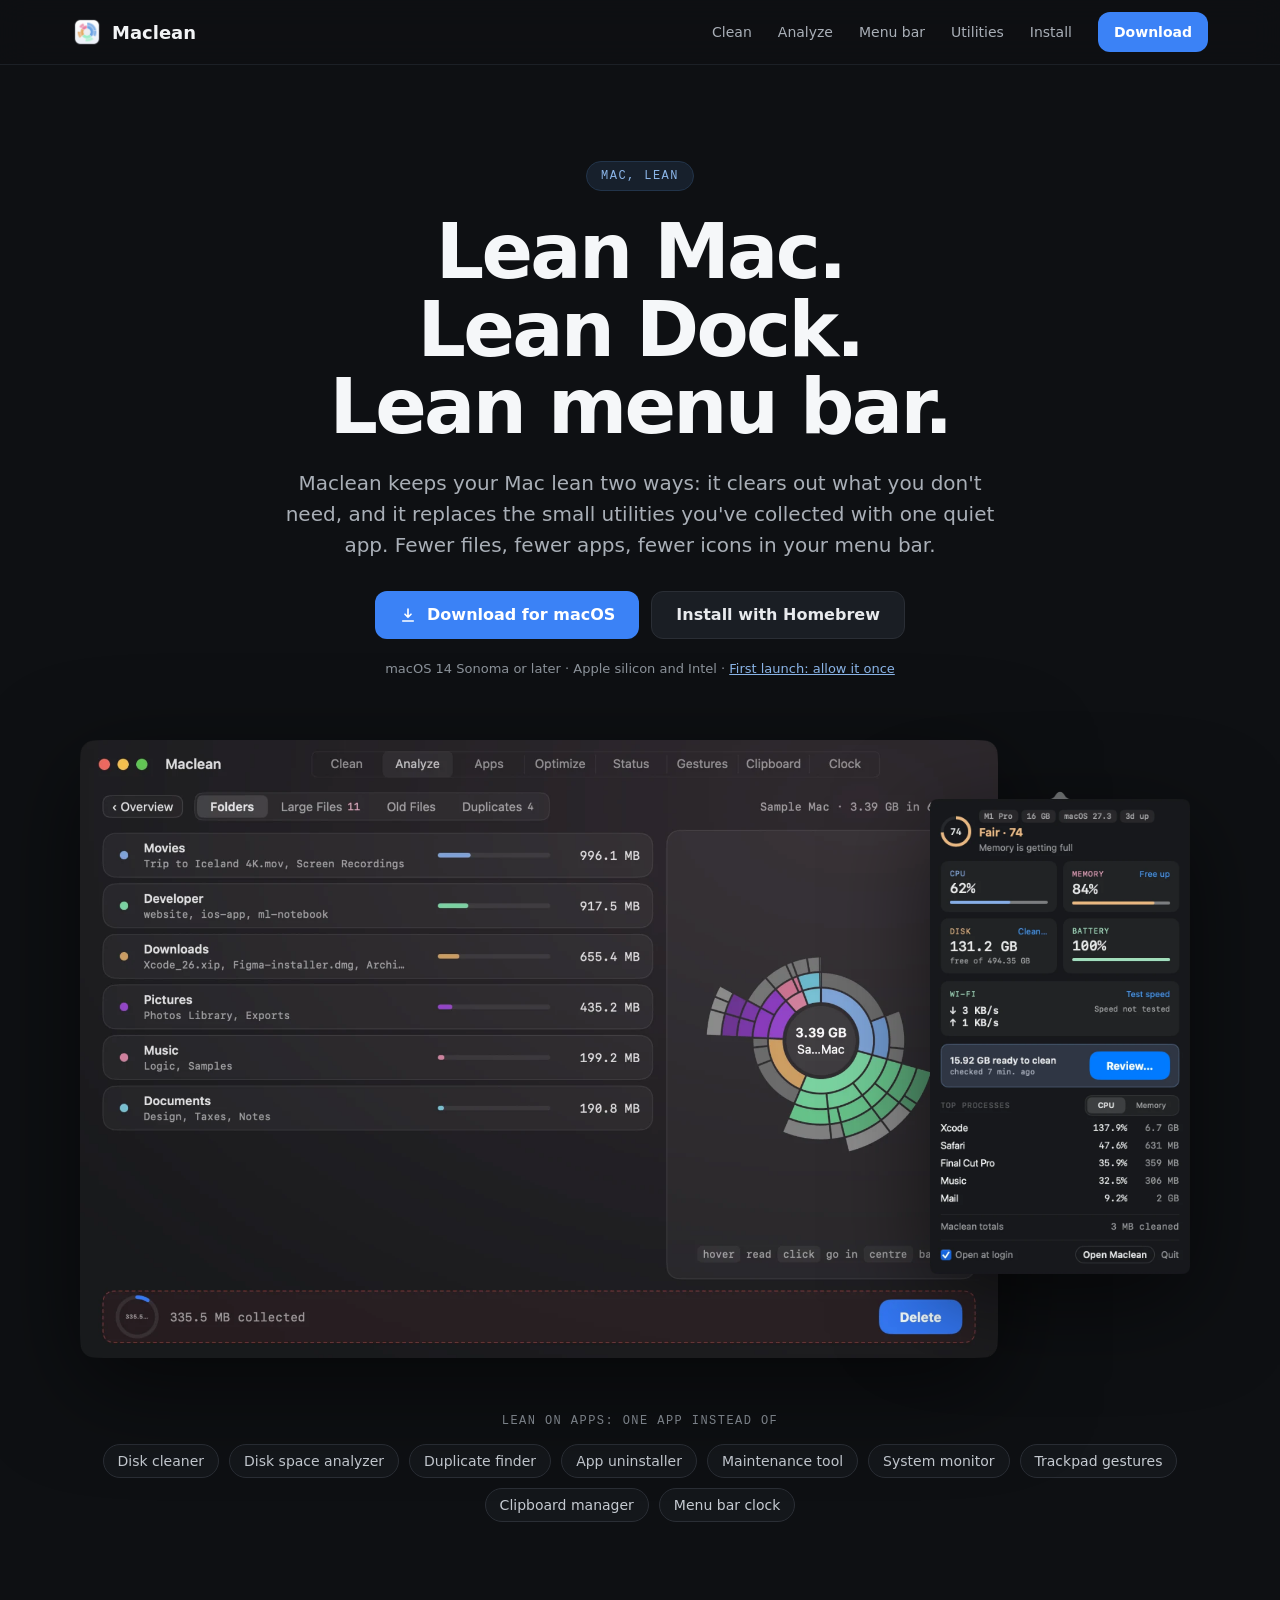
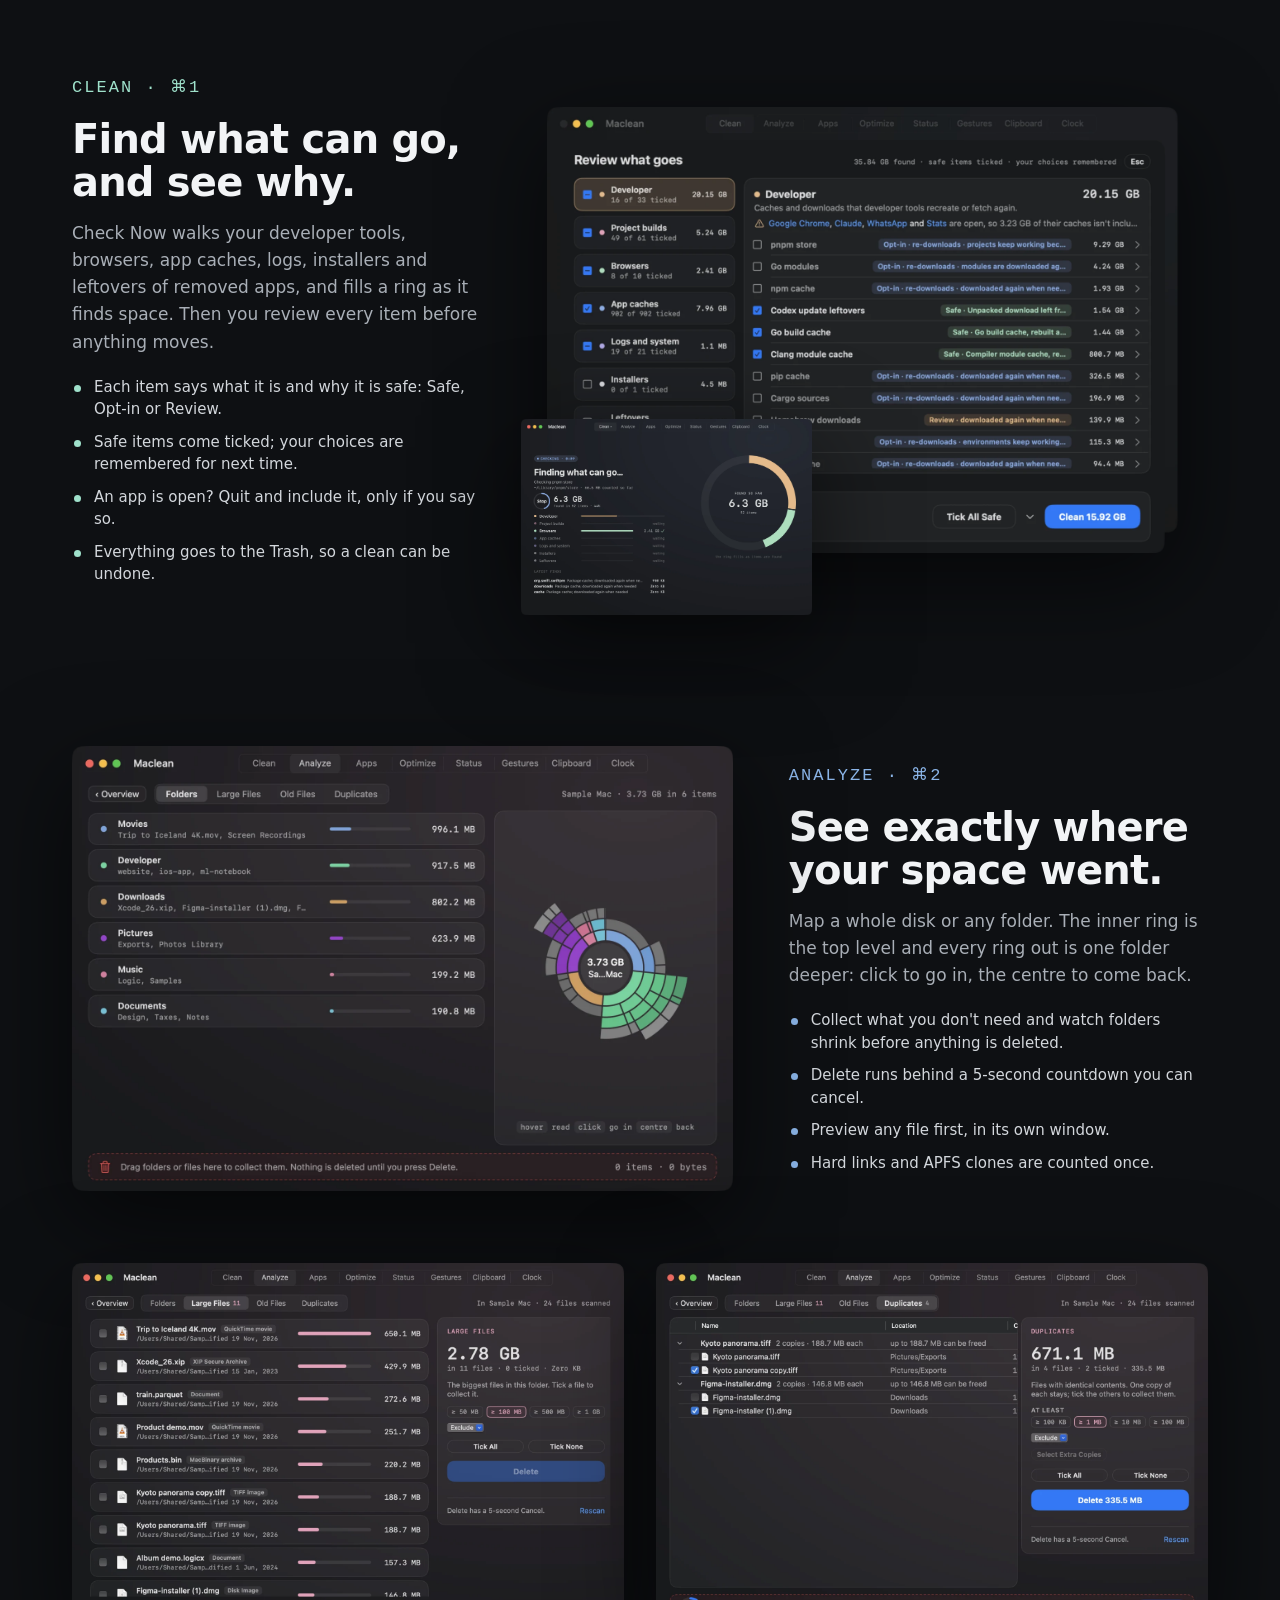
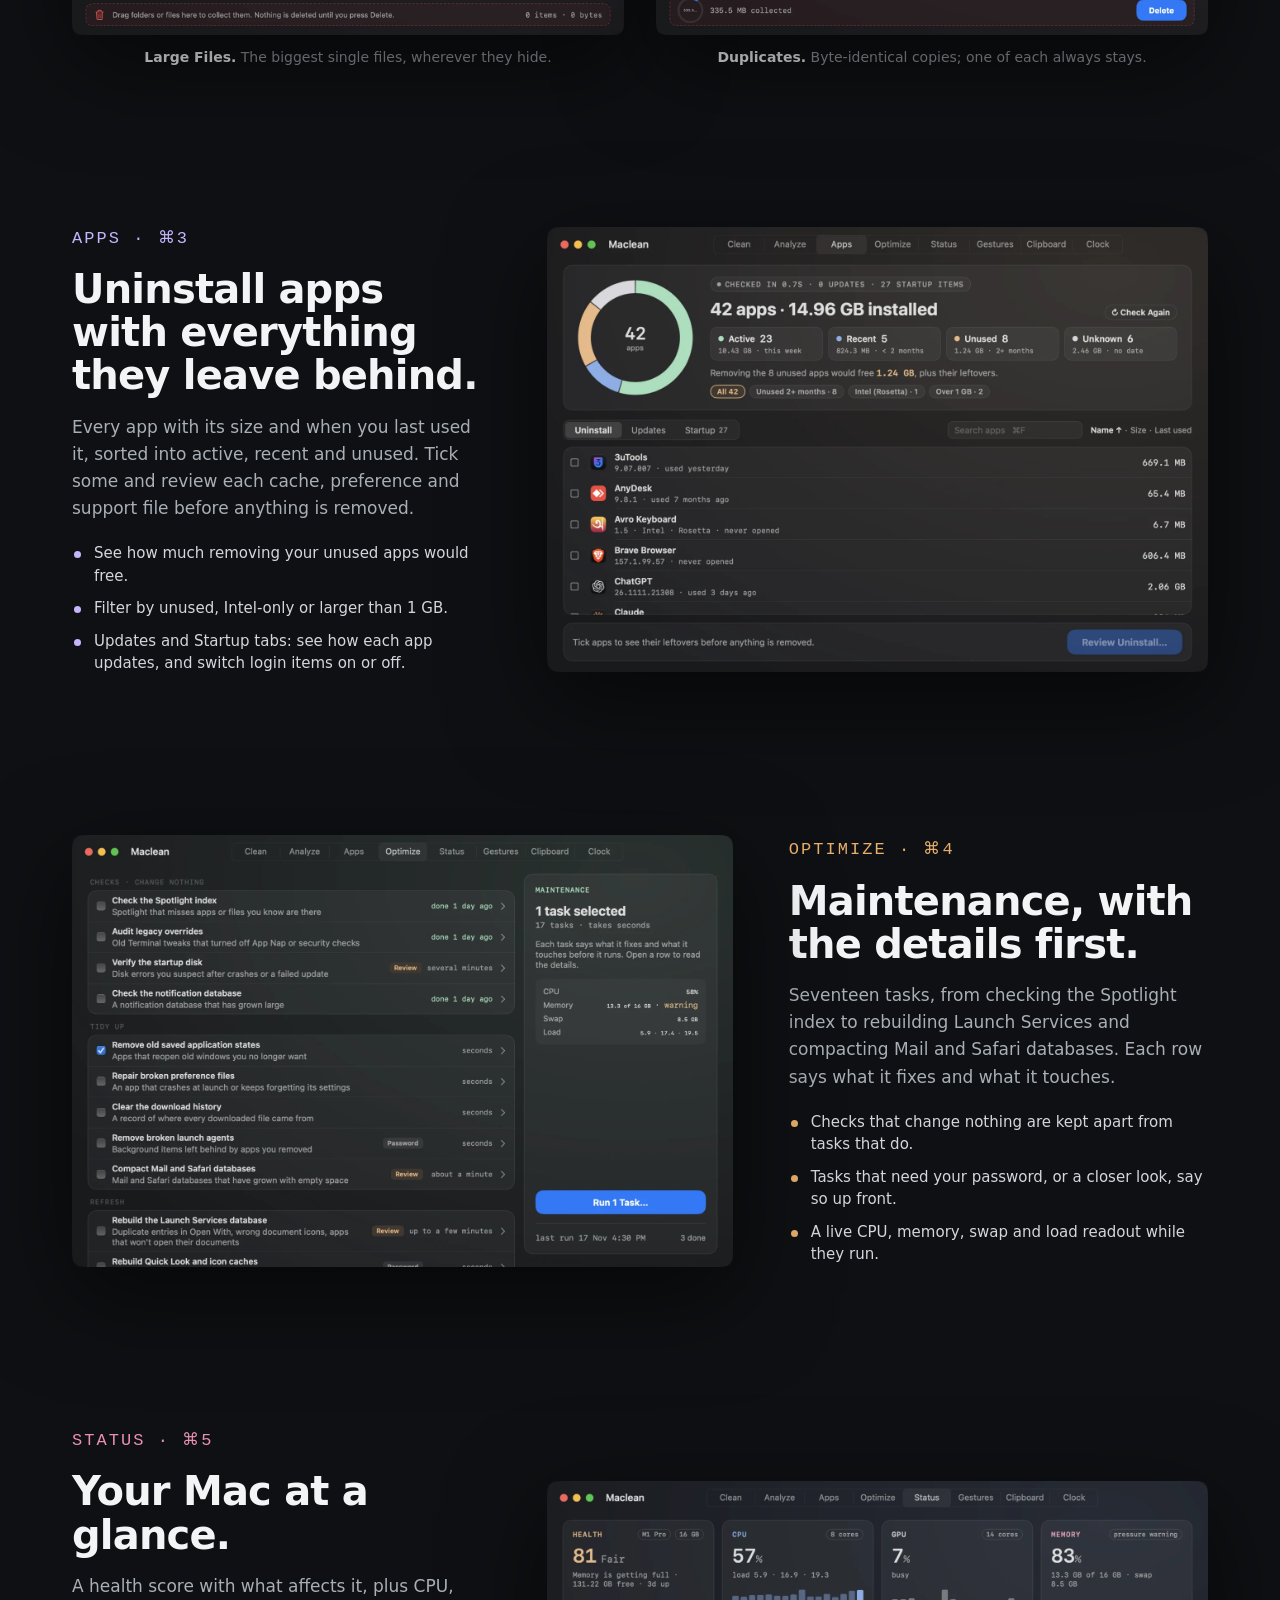
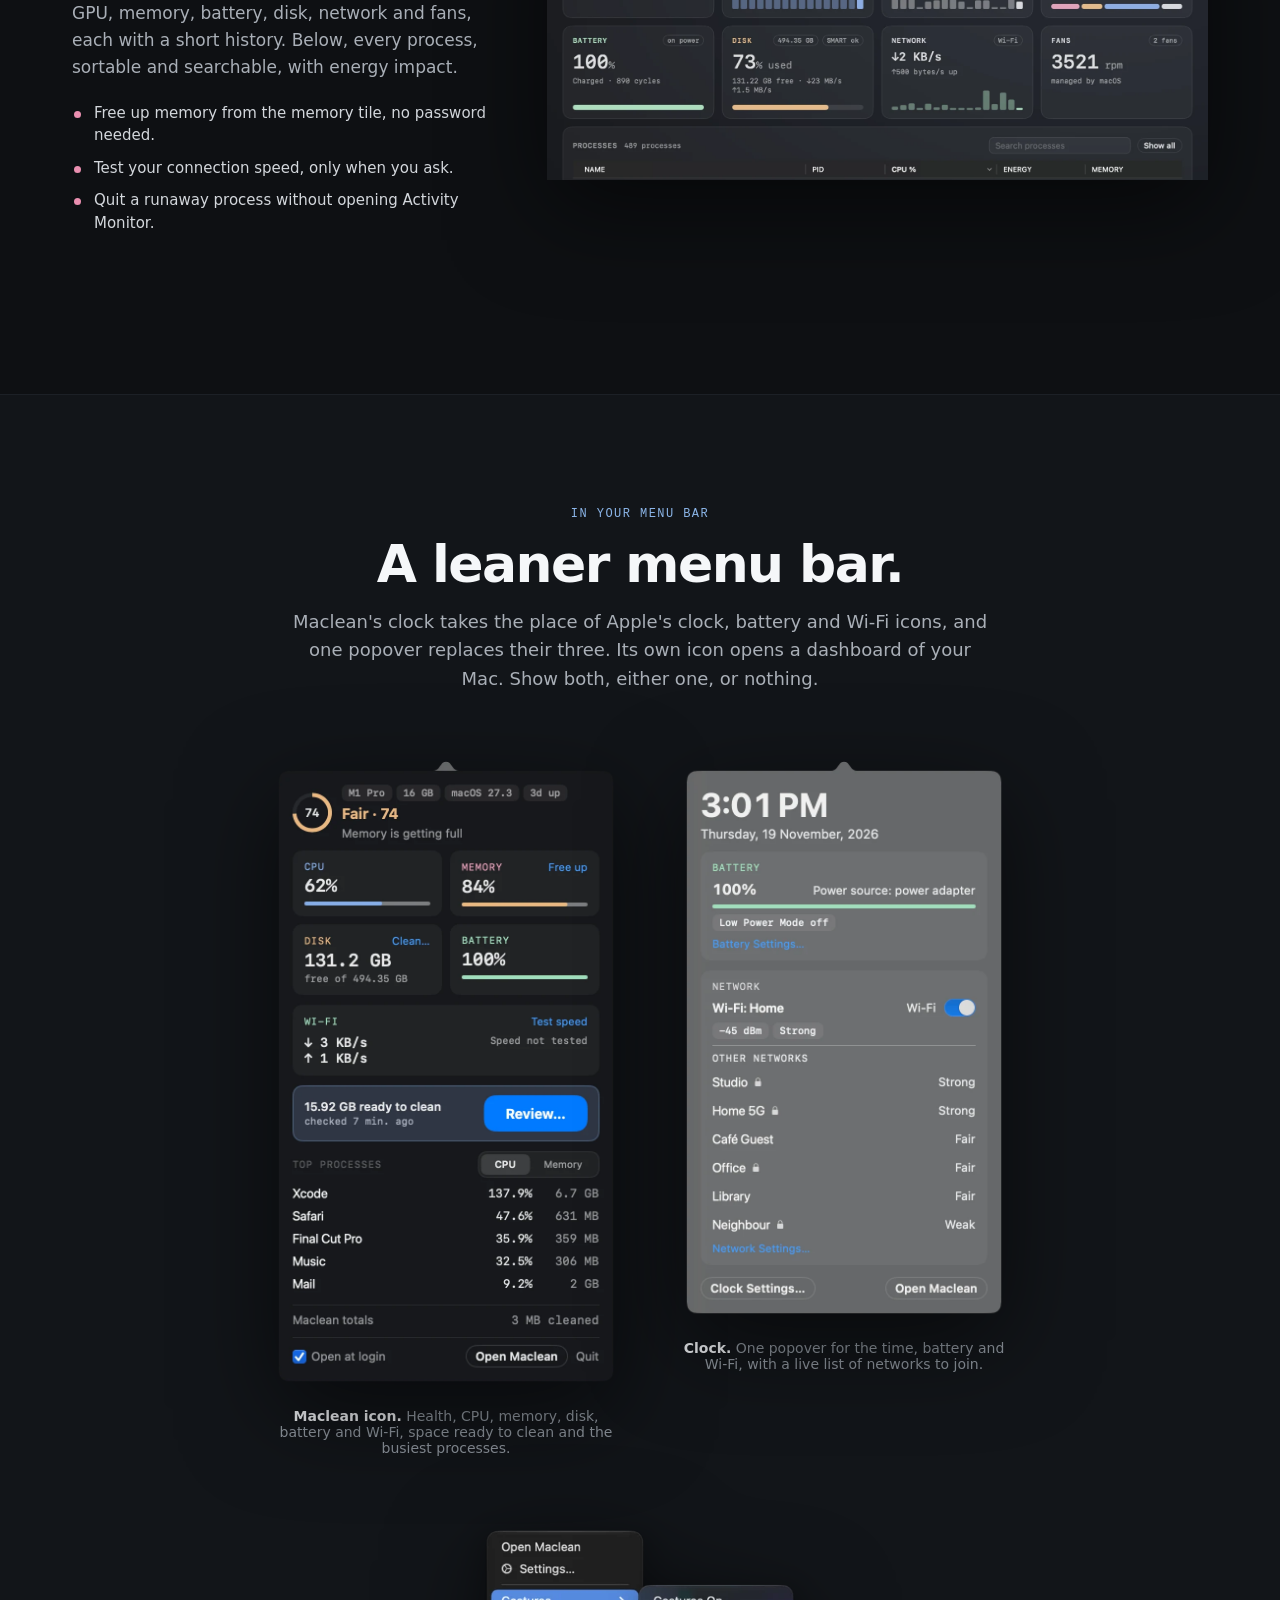
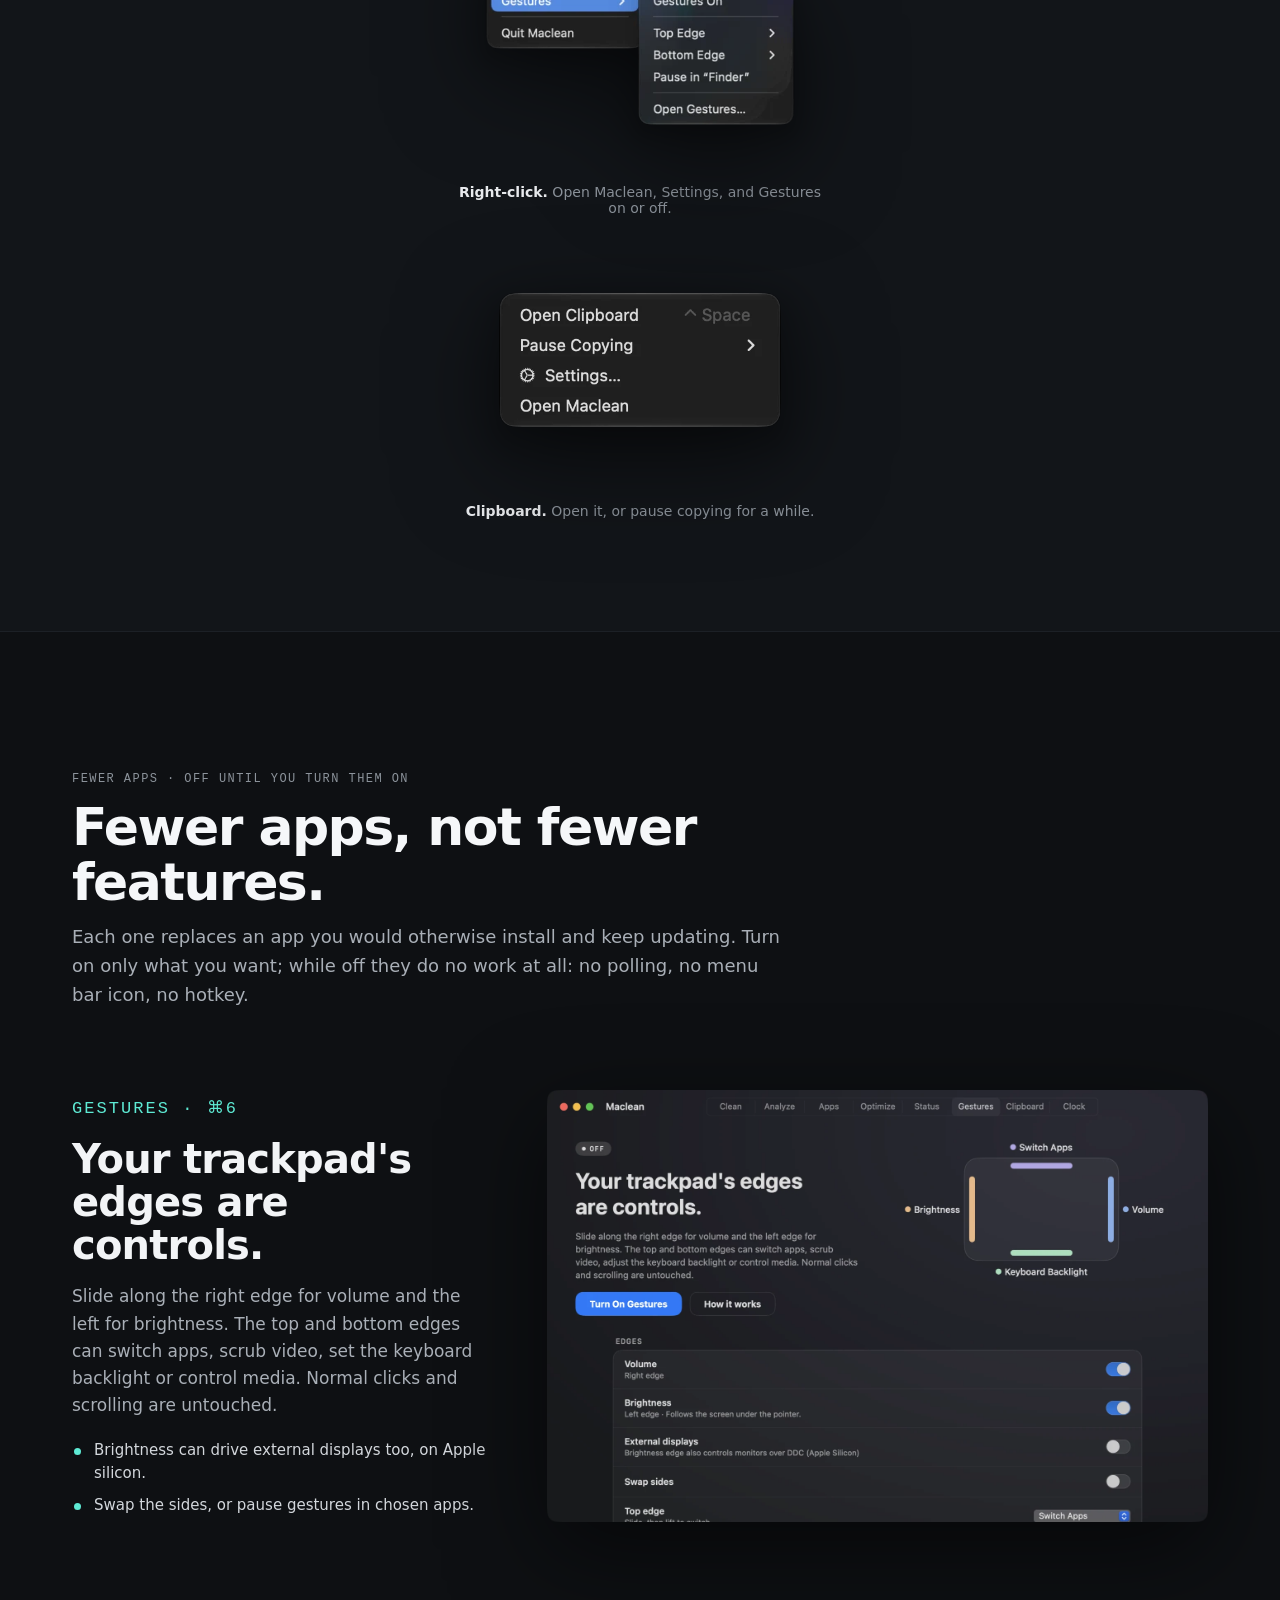
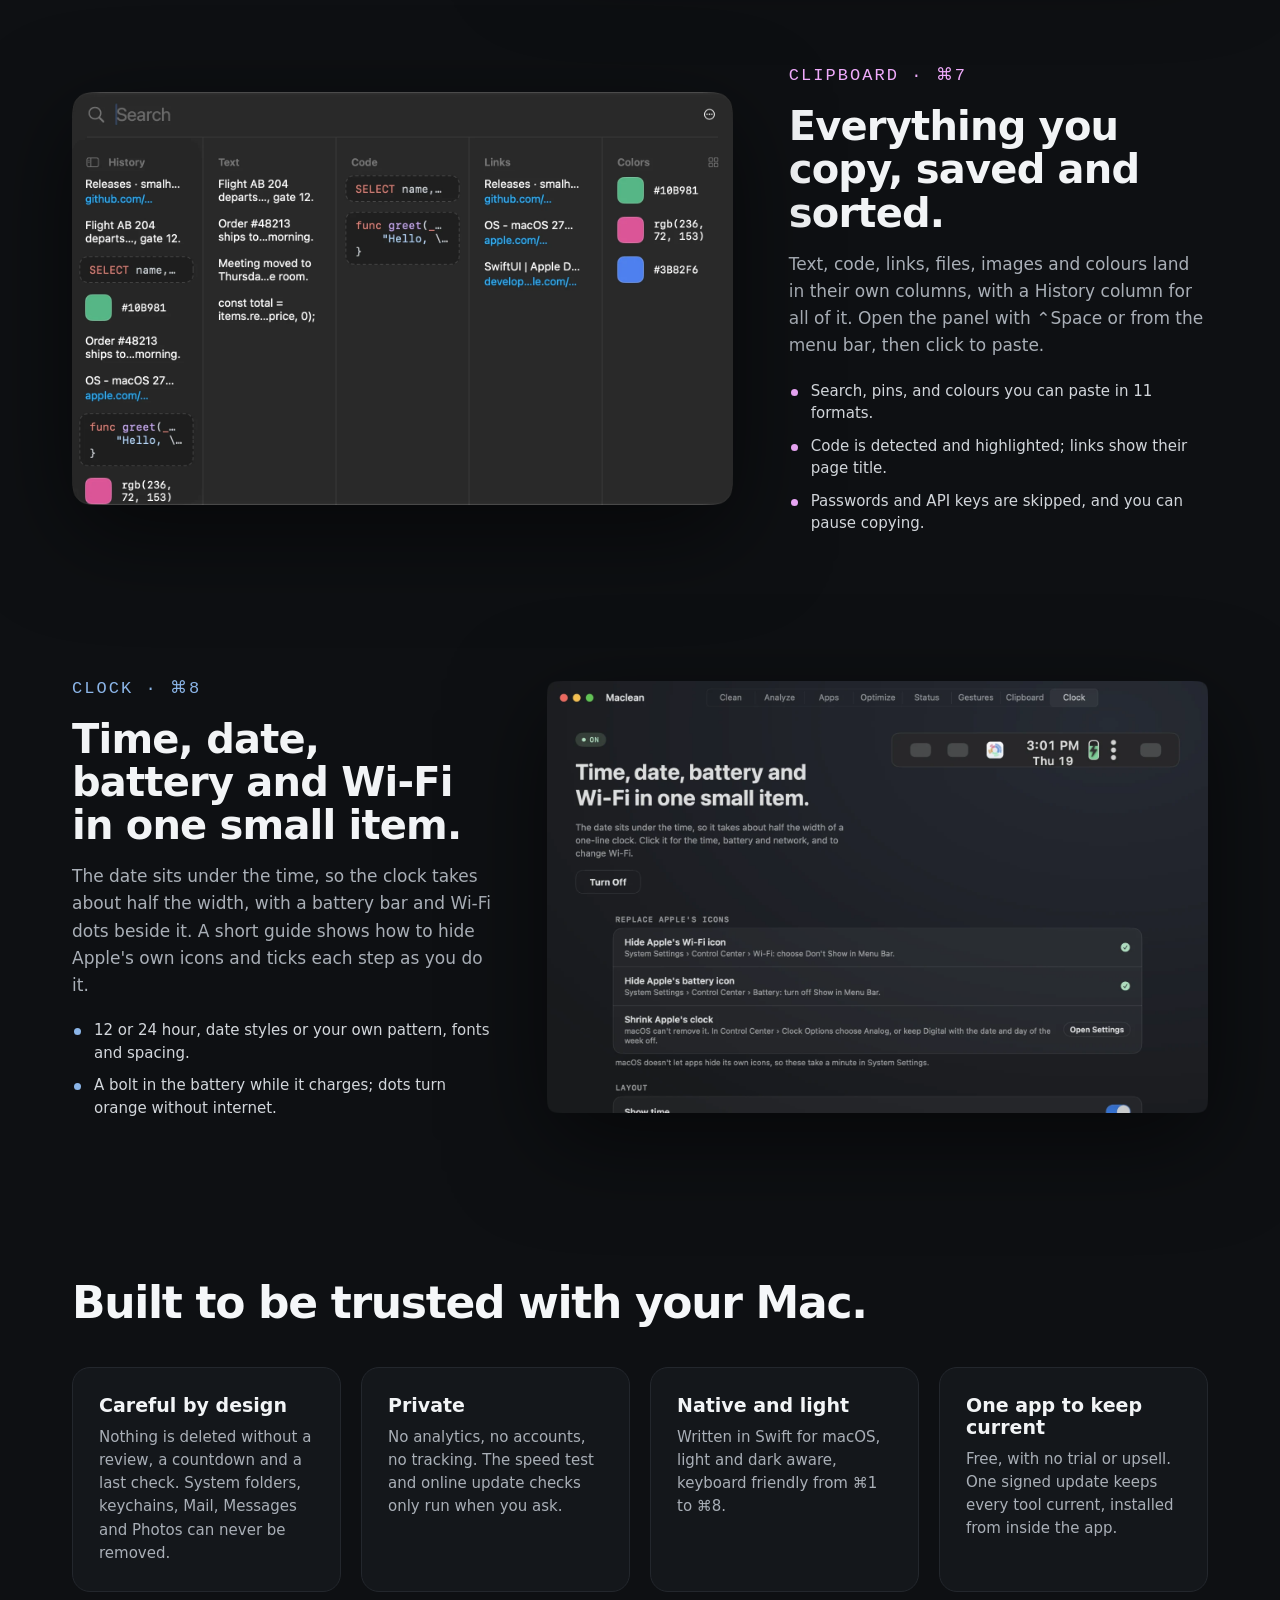
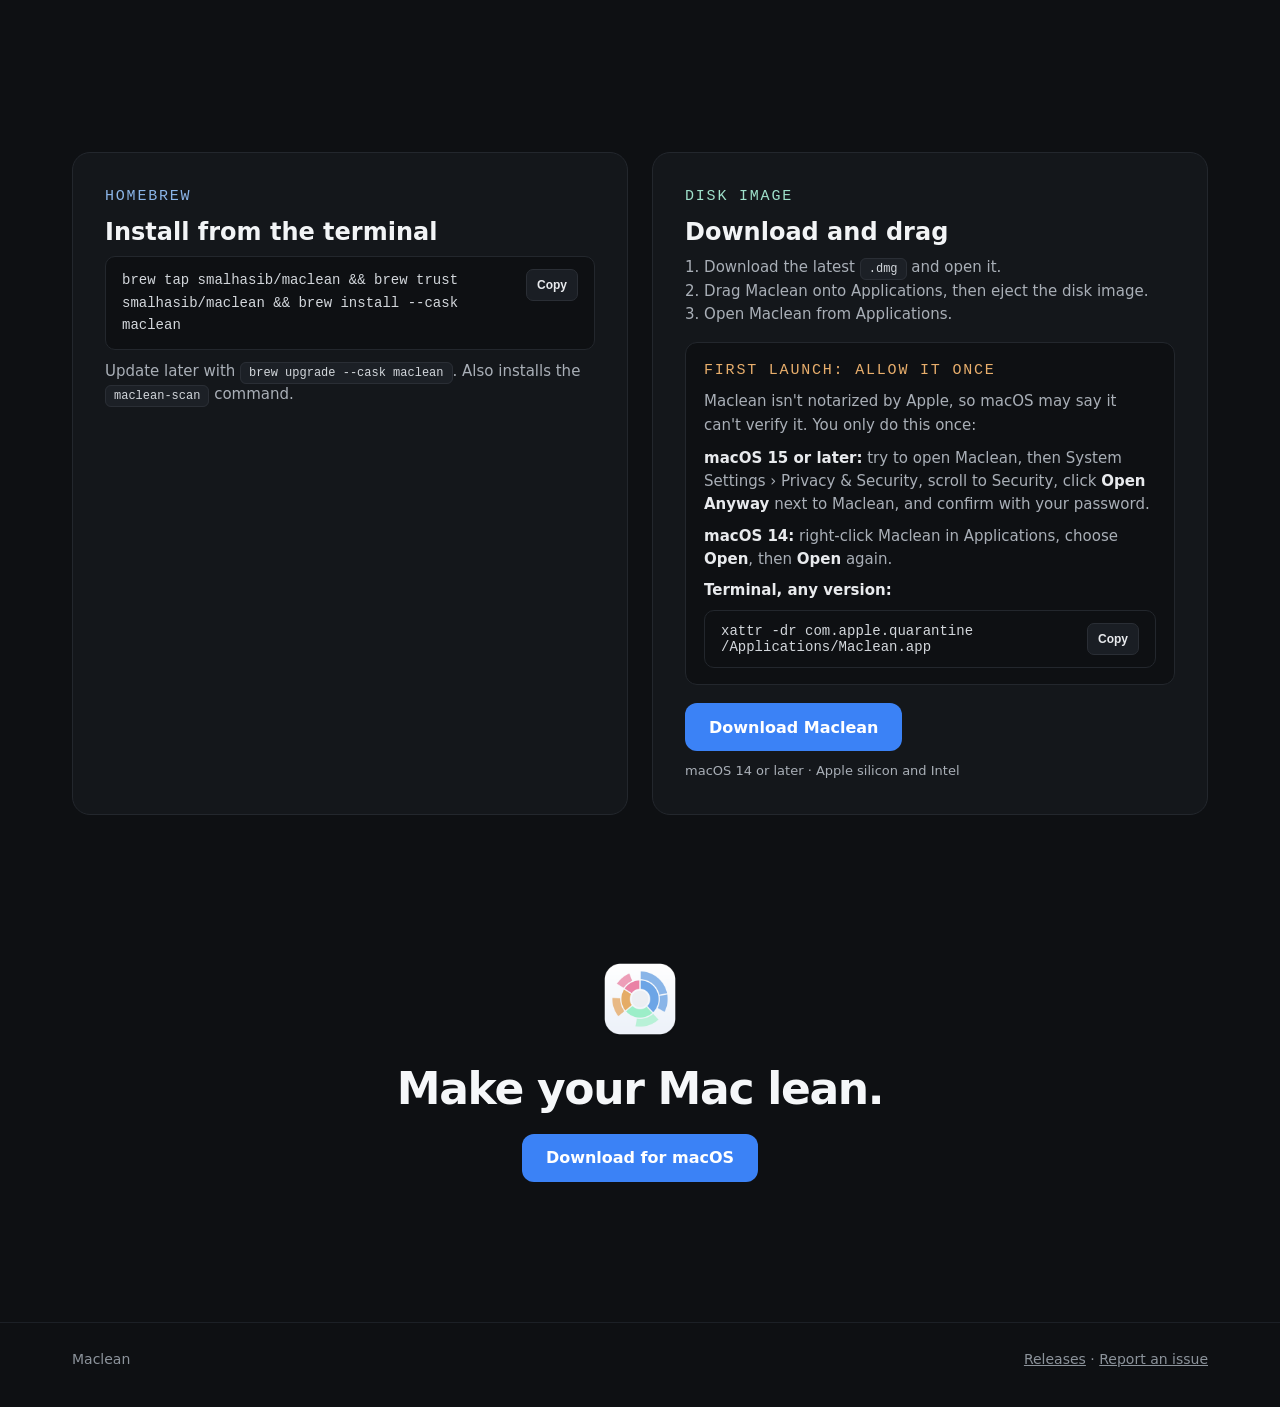
==== commit d103986d: "feat: show how to open the dmg after a download starts" ====
--- a/index.html
+++ b/index.html
@@ -41,6 +41,7 @@
 a:focus-visible,button:focus-visible{outline:2px solid #8BB5E8;outline-offset:3px}
 button{cursor:pointer}
 @media (prefers-reduced-motion:reduce){html{scroll-behavior:auto}}
+dialog::backdrop{background:rgba(5,6,8,.72);backdrop-filter:blur(4px)}
 </style>
 </head>
 <body>
@@ -74,7 +75,7 @@
       </a>
       <a class="btn" href="#install" style="background: #1A1E24; color: #E8EAED; border: 1px solid #2A2E35">Install with Homebrew</a>
     </div>
-    <p style="margin: 0; font-size: 13px; color: #8C939B">macOS 14 Sonoma or later · Apple silicon and Intel</p>
+    <p style="margin: 0; font-size: 13px; color: #8C939B">macOS 14 Sonoma or later · Apple silicon and Intel · <a href="#first-launch" style="color: #8BB5E8">First launch: allow it once</a></p>
   </div>
 
   <div class="wrap" style="margin-top: 64px">
@@ -300,7 +301,15 @@
     <div class="card" style="flex: 1 1 420px; min-width: 0; padding: 32px">
       <p class="mono" style="margin: 0; color: #9FE1CB">Disk image</p>
       <h4 style="font-size: 24px">Download and drag</h4>
-      <p>1. Download the latest <span class="kbd">.dmg</span> and open it.<br>2. Drag Maclean onto Applications.<br>3. Open it. macOS may ask you to allow it once in System Settings › Privacy &amp; Security.</p>
+      <p>1. Download the latest <span class="kbd">.dmg</span> and open it.<br>2. Drag Maclean onto Applications, then eject the disk image.<br>3. Open Maclean from Applications.</p>
+      <div id="first-launch" style="margin-top: 6px; padding: 16px 18px; border-radius: 12px; background: #0E1013; border: 1px solid #23272D">
+        <p class="mono" style="margin: 0 0 8px; color: #E8AE6C">First launch: allow it once</p>
+        <p style="margin: 0 0 10px">Maclean isn't notarized by Apple, so macOS may say it can't verify it. You only do this once:</p>
+        <p style="margin: 0 0 8px"><strong style="color: #E8EAED">macOS 15 or later:</strong> try to open Maclean, then System Settings › Privacy &amp; Security, scroll to Security, click <strong style="color: #E8EAED">Open Anyway</strong> next to Maclean, and confirm with your password.</p>
+        <p style="margin: 0 0 8px"><strong style="color: #E8EAED">macOS 14:</strong> right-click Maclean in Applications, choose <strong style="color: #E8EAED">Open</strong>, then <strong style="color: #E8EAED">Open</strong> again.</p>
+        <p style="margin: 0 0 8px"><strong style="color: #E8EAED">Terminal, any version:</strong></p>
+        <div class="code"><span style="min-width: 0; overflow-wrap: anywhere">xattr -dr com.apple.quarantine /Applications/Maclean.app</span><button data-copy="xattr -dr com.apple.quarantine /Applications/Maclean.app" aria-label="Copy the command" style="font: 600 12px -apple-system, sans-serif; padding: 6px 10px; border-radius: 7px; border: 1px solid #2A2E35; background: #1A1E24; color: #E8EAED; min-height: 32px; flex: none">Copy</button></div>
+      </div>
       <a class="btn" id="dmg-link" href="https://github.com/smalhasib/maclean/releases/latest" rel="noopener" style="align-self: flex-start; margin-top: 8px; background: #3B82F6; color: #FFFFFF">Download Maclean</a>
       <p style="font-size: 13px">macOS 14 or later · Apple silicon and Intel</p>
     </div>
@@ -311,7 +320,7 @@
   <div class="wrap" style="display: flex; flex-direction: column; align-items: center; text-align: center; gap: 20px">
     <img src="icon.png" alt="" style="width: 88px; height: 88px; border-radius: 20px">
     <h2 style="margin: 0; font-size: 44px; letter-spacing: -.03em; font-weight: 800; color: #F5F7F9">Make your Mac lean.</h2>
-    <a class="btn" href="https://github.com/smalhasib/maclean/releases/latest" rel="noopener" style="background: #3B82F6; color: #FFFFFF">Download for macOS</a>
+    <a class="btn" id="cta-download" href="https://github.com/smalhasib/maclean/releases/latest" rel="noopener" style="background: #3B82F6; color: #FFFFFF">Download for macOS</a>
   </div>
 </section>
 
@@ -325,6 +334,24 @@
 </footer>
 
 </div>
+<dialog id="after-download" aria-labelledby="ad-title" style="max-width: 520px; width: calc(100% - 40px); padding: 0; border: 1px solid #2A2E35; border-radius: 18px; background: #14171B; color: #E8EAED; font-family: -apple-system, BlinkMacSystemFont, 'SF Pro Text', 'Inter', system-ui, sans-serif">
+  <div style="padding: 28px; display: flex; flex-direction: column; gap: 14px">
+    <p class="mono" style="margin: 0; color: #9FE1CB">Downloading Maclean</p>
+    <h2 id="ad-title" style="margin: 0; font-size: 26px; letter-spacing: -.02em; color: #F5F7F9">Three steps to finish</h2>
+    <ol style="margin: 0; padding-left: 20px; line-height: 1.7; color: #D3D7DC">
+      <li>Open the downloaded <span class="kbd">.dmg</span>.</li>
+      <li>Drag <strong>Maclean</strong> onto <strong>Applications</strong>, then eject the disk image.</li>
+      <li>Open Maclean from Applications.</li>
+    </ol>
+    <div style="padding: 14px 16px; border-radius: 12px; background: #0E1013; border: 1px solid #23272D; color: #A9AFB7; font-size: 14px; line-height: 1.6">
+      <strong style="color: #E8AE6C">If macOS says it can't verify Maclean,</strong> that's expected, because it isn't notarized by Apple. Open System Settings › Privacy &amp; Security and click <strong style="color: #E8EAED">Open Anyway</strong> next to Maclean (macOS 15 or later), or right-click Maclean and choose Open (macOS 14). Or run this once in Terminal:
+      <div class="code" style="margin-top: 10px"><span style="min-width: 0; overflow-wrap: anywhere">xattr -dr com.apple.quarantine /Applications/Maclean.app</span><button data-copy="xattr -dr com.apple.quarantine /Applications/Maclean.app" aria-label="Copy the command" style="font: 600 12px -apple-system, sans-serif; padding: 6px 10px; border-radius: 7px; border: 1px solid #2A2E35; background: #1A1E24; color: #E8EAED; min-height: 32px; flex: none">Copy</button></div>
+    </div>
+    <div style="display: flex; justify-content: flex-end">
+      <button id="ad-close" class="btn" style="border: 0; background: #3B82F6; color: #FFFFFF; font-family: inherit">Got it</button>
+    </div>
+  </div>
+</dialog>
 <script src="app.js" defer></script>
 </body>
 </html>
